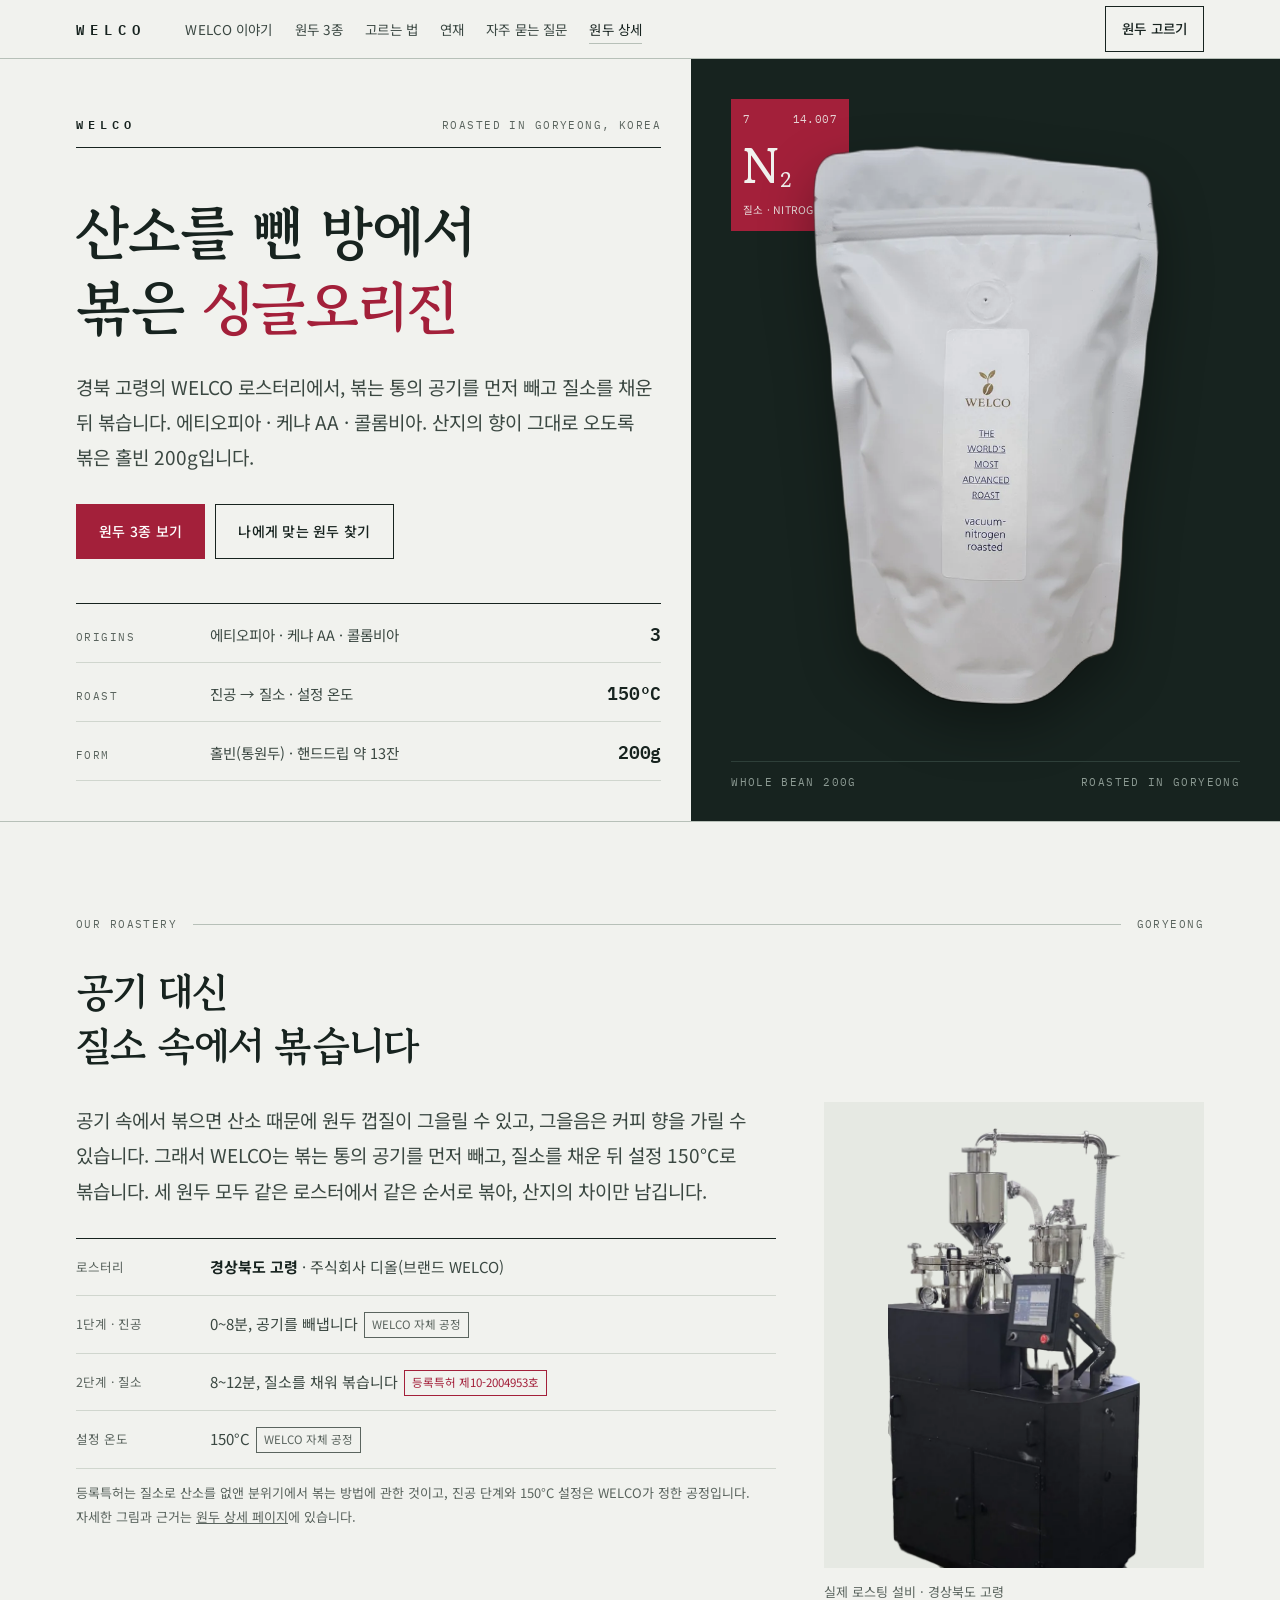
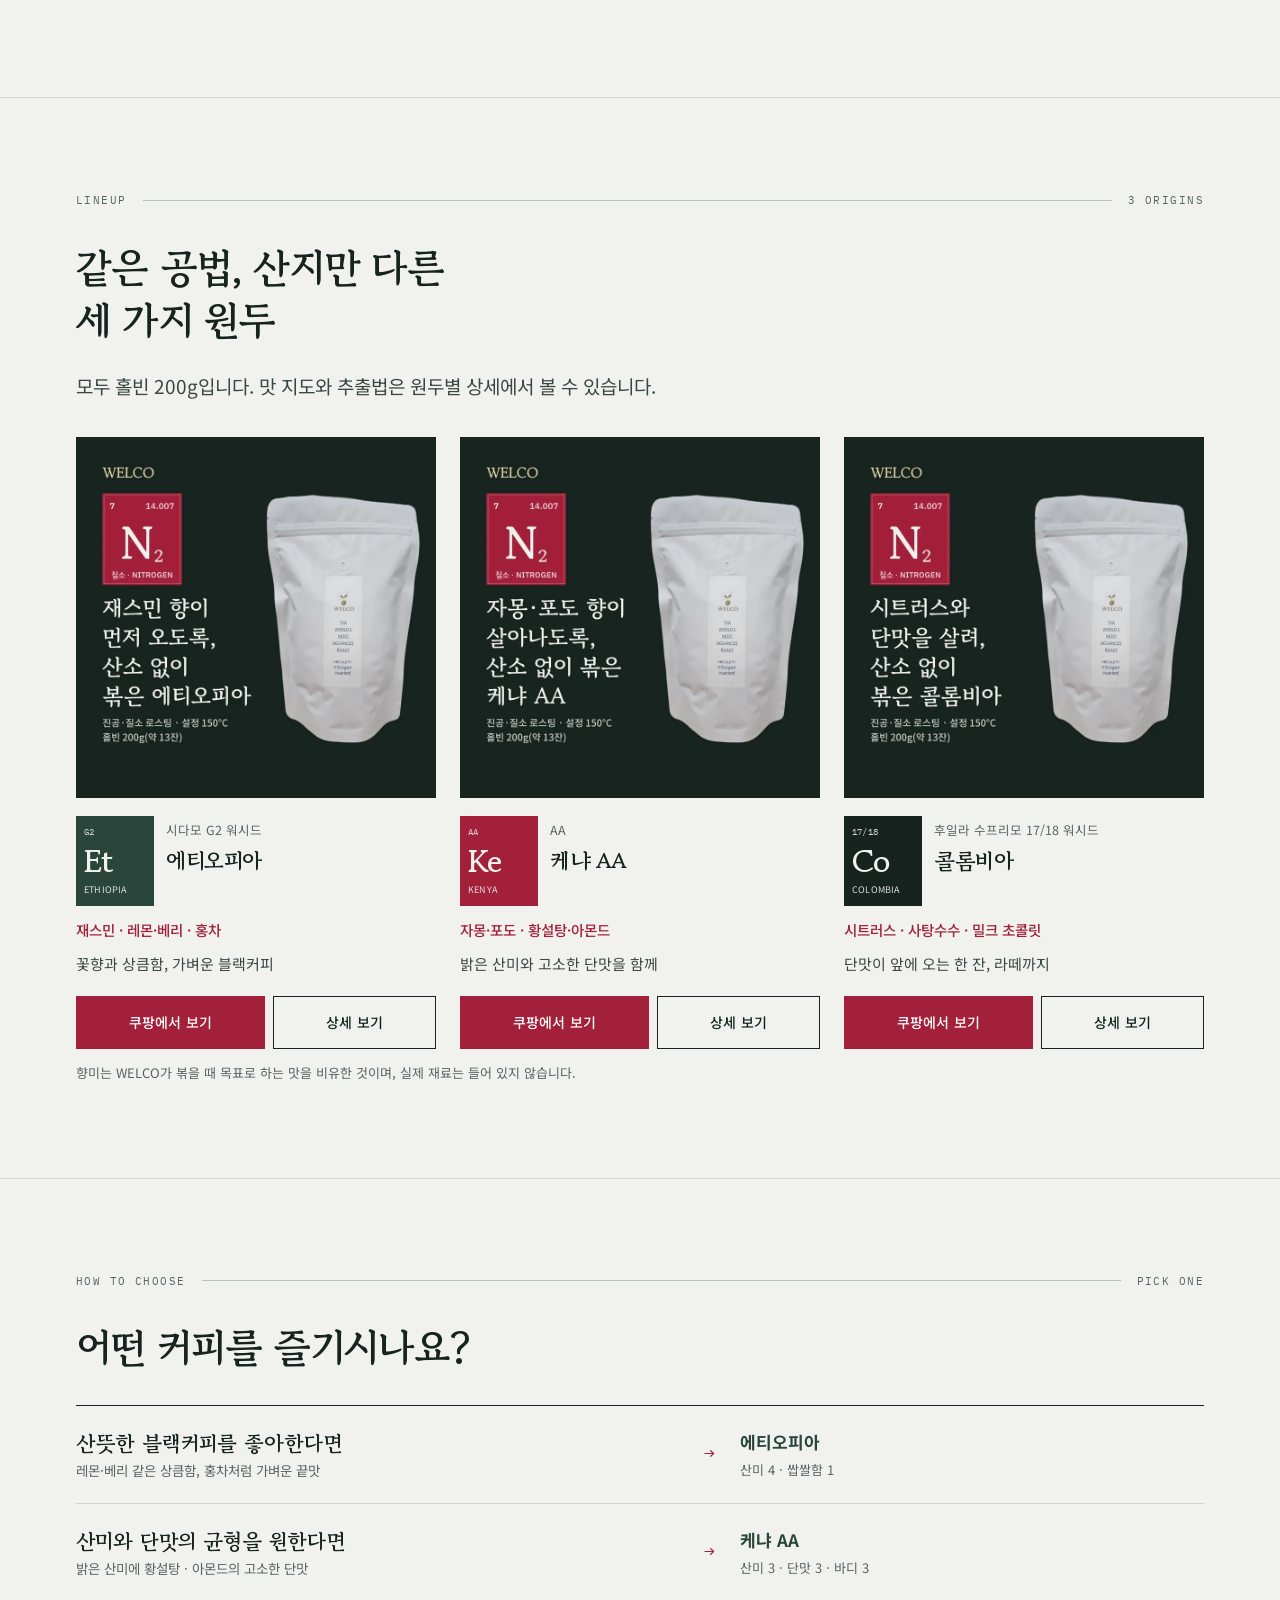
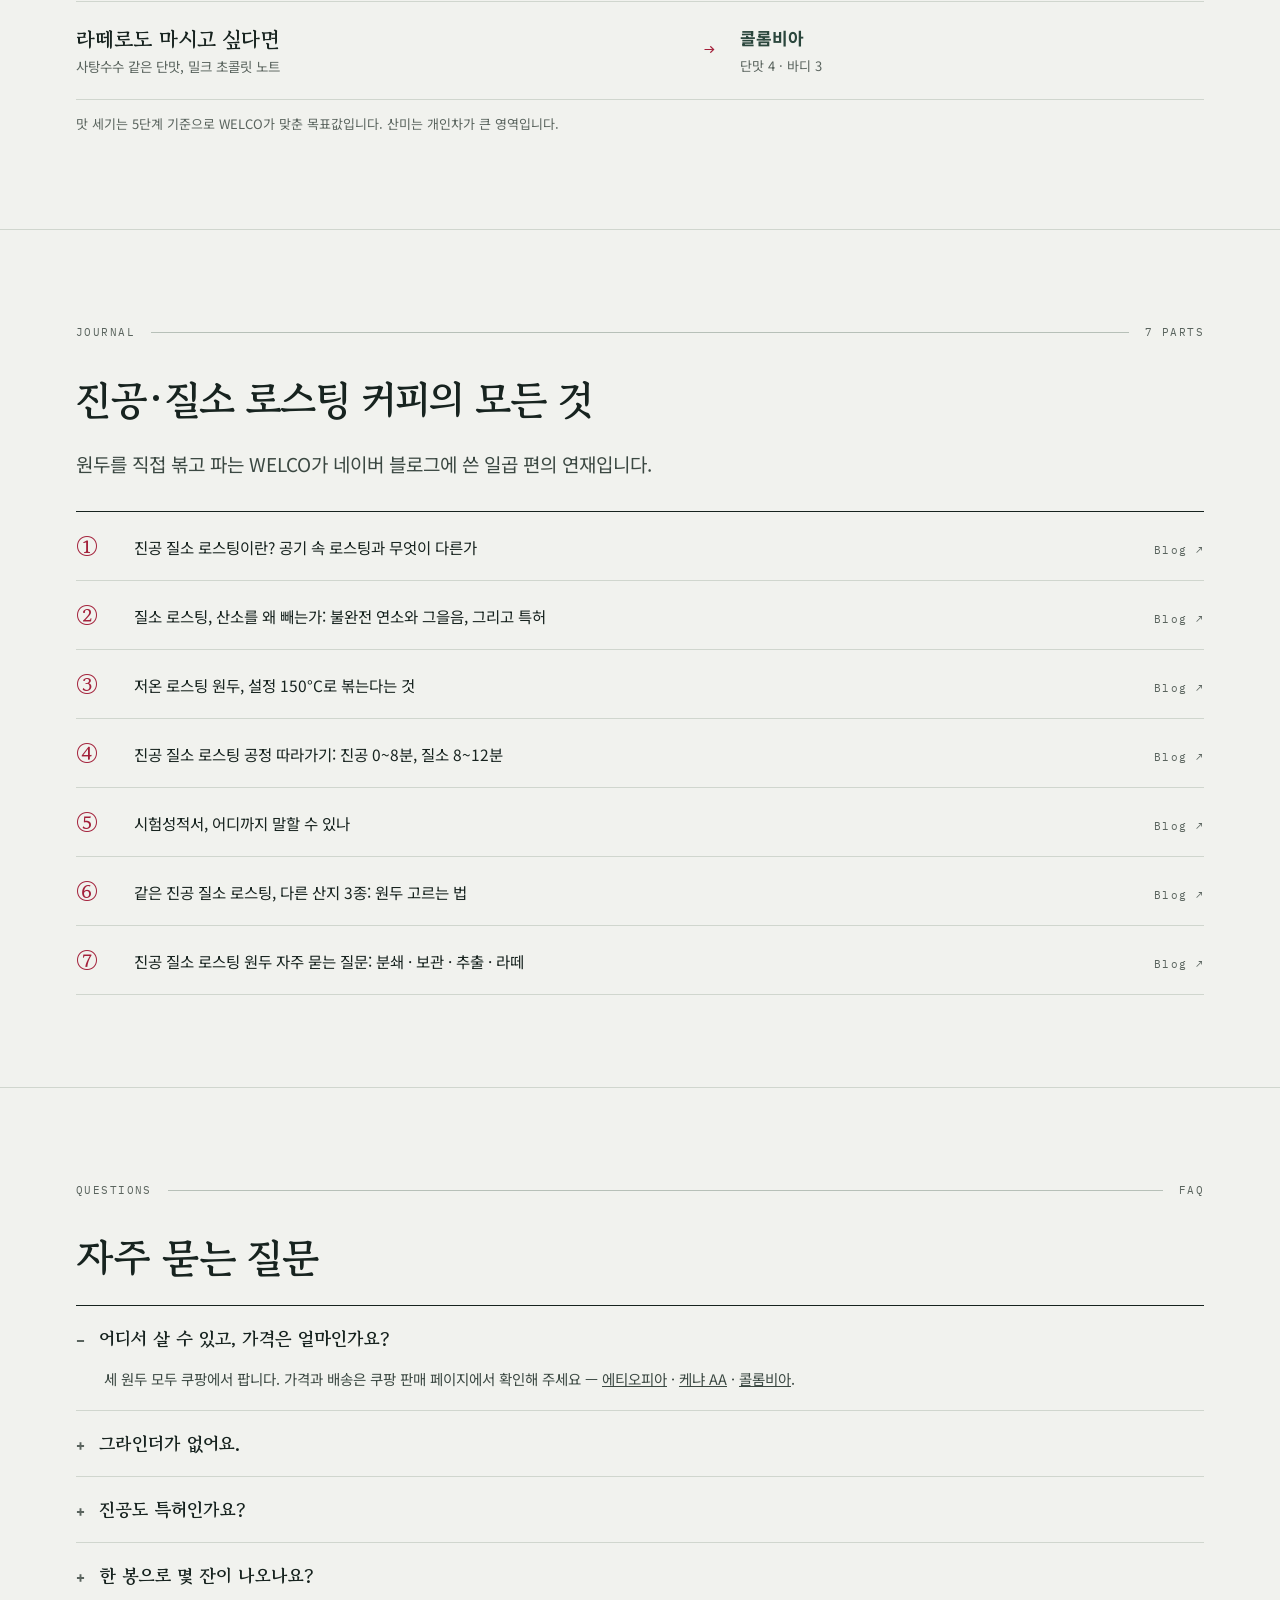
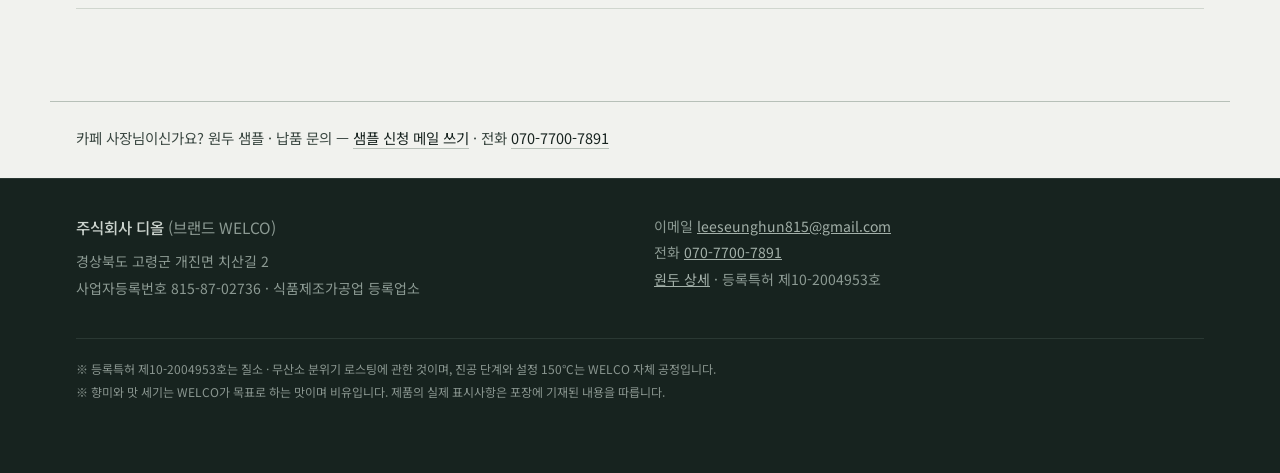
==== index.html @ 34b6f6d3 "디자인 루프 2회차: 접근성 보강 - 본문으로 건너뛰기 링크와 main 영역 추가, 워드마크 translate=no - 모바일 독립 링크·헤더 버튼 터치 대상 44px 이상(375" ====
<!DOCTYPE html>
<!--
  ============================================================================
  WELCO (주식회사 디올) — 첫 화면 / welco-coffee.github.io  (v4, 2026-11-15)
  독자 = 일반 소비자. 역할 = 요약 · 안내. 원두별 맛 지도 · 추출법 · 시험은 shop.html(상세)이 맡는다.
  디자인 시스템 v3 "N₂ SHEET" — assets/spec.css 를 shop.html과 공유한다.

  ⚑ 가격 · 재고는 적지 않는다. 구매는 쿠팡 링크로 보낸다.
  ⚑ 특허(제10-2004953호) = 질소 · 무산소 분위기 로스팅. 진공 단계는 WELCO 자체 공정.
  ⚑ 시험 결과는 이 페이지에 쓰지 않는다(범위 표기와 함께 shop.html에만).
  ⚑ 봉투 사진의 로고와 THE WORLD'S MOST ADVANCED ROAST 문구는 자르거나 흐리지 않는다.
  ⚑ 카페 납품은 맨 아래 한 줄(#cafe)만.
  ============================================================================
-->
<html lang="ko">
<head>
<meta charset="utf-8">
<meta name="viewport" content="width=device-width, initial-scale=1">
<title>WELCO — 산소를 뺀 방에서 볶은 싱글오리진 원두 | 경북 고령 로스터리</title>
<meta name="description" content="경북 고령 WELCO 로스터리가 공기를 빼고(진공) 질소를 채운 뒤 설정 150°C로 볶은 싱글오리진 홀빈 200g. 에티오피아 · 케냐 AA · 콜롬비아 중 취향에 맞는 원두를 고르고 쿠팡에서 만나 보세요.">
<meta property="og:title" content="WELCO — 산소를 뺀 방에서 볶은 싱글오리진 원두">
<meta property="og:description" content="경북 고령 로스터리의 진공·질소 로스팅. 에티오피아 · 케냐 AA · 콜롬비아 홀빈 200g.">
<meta property="og:image" content="https://welco-coffee.github.io/assets/img/og-lineup.jpg">
<meta property="og:url" content="https://welco-coffee.github.io/">
<meta property="og:type" content="website">
<meta property="og:locale" content="ko_KR">
<meta name="twitter:card" content="summary_large_image">
<link rel="canonical" href="https://welco-coffee.github.io/">
<link rel="icon" href="assets/logo.png">
<link rel="preload" as="image" href="assets/img/pouch.webp" type="image/webp" fetchpriority="high">
<link rel="preconnect" href="https://fonts.googleapis.com">
<link rel="preconnect" href="https://fonts.gstatic.com" crossorigin>
<script type="application/ld+json">
{
  "@context": "https://schema.org",
  "@type": "Organization",
  "name": "WELCO",
  "legalName": "주식회사 디올",
  "url": "https://welco-coffee.github.io/",
  "logo": "https://welco-coffee.github.io/assets/logo.png",
  "description": "경북 고령 로스터리. 진공·질소 로스팅 싱글오리진 원두(에티오피아 · 케냐 AA · 콜롬비아).",
  "email": "leeseunghun815@gmail.com",
  "telephone": "+82-70-7700-7891",
  "address": {
    "@type": "PostalAddress",
    "streetAddress": "개진면 치산길 2",
    "addressLocality": "고령군",
    "addressRegion": "경상북도",
    "addressCountry": "KR"
  }
}
</script>
<link href="https://fonts.googleapis.com/css2?family=Gowun+Batang:wght@400;700&family=Noto+Sans+KR:wght@400;500;700&family=IBM+Plex+Mono:wght@500;600&display=swap" rel="stylesheet">
<link rel="stylesheet" href="assets/spec.css">
<style>
  /* 히어로 오른쪽: 잉크 판 위에 실물 봉투(로고 · 문구 그대로), 왼쪽 위에 N₂ 칸 */
  .hero .R{background:var(--ink); border-left:0;}
  .hero .R .el{position:absolute; left:40px; top:40px;}
  .hero .R img{max-height:560px; filter:drop-shadow(0 22px 26px rgba(0,0,0,.34));}
  .hero .R figcaption{color:#8C9A93; border-top-color:#2E3F39;}
  .hero h1{font-size:58px;}
  @media(max-width:980px){ .hero .R{padding:30px 20px 52px;} .hero .R .el{left:20px; top:20px;} .hero .R img{max-height:300px;} }
  /* 모바일: 사진 띠를 낮게 눌러 첫 화면에 제목과 구매 버튼이 함께 들어오게 한다 */
  @media(max-width:700px){ .hero h1{font-size:31px; margin-top:20px;} .hero .R{padding:16px 20px 38px;} .hero .R img{max-height:200px;} .hero .R figcaption{bottom:12px;} .hero .lede{margin:16px 0 22px;} .hero .L{padding-top:22px;} .hero .cta-row{margin-bottom:30px;} }

  /* WELCO 이야기 */
  .story{display:grid; grid-template-columns:minmax(0,1fr) minmax(0,380px); gap:48px; align-items:start; margin-top:30px;}
  .story .stage{background:var(--paper2); padding:26px 20px 0; display:flex; justify-content:center;}
  .story .stage img{max-height:440px; width:auto;}
  .facts{list-style:none; margin:30px 0 0; padding:0; border-top:1px solid var(--ink);}
  .facts li{display:grid; grid-template-columns:120px minmax(0,1fr); gap:14px; padding:14px 0; border-bottom:1px solid var(--rule);}
  .facts .k{font-size:12.5px; color:var(--ink3); padding-top:2px;}
  .facts .v{font-size:15px; color:var(--ink2);}
  .facts .v b{color:var(--ink); font-weight:700;}
  .facts .tag{display:inline-block; font-size:11.5px; padding:1px 7px; margin-left:6px; border:1px solid var(--cherry); color:var(--cherry); vertical-align:1px;}
  .facts .tag.own{border-color:var(--ink3); color:var(--ink3);}

  /* 원두 3종 요약 카드 */
  .trio{display:grid; grid-template-columns:repeat(3,minmax(0,1fr)); gap:24px; margin-top:34px;}
  .trio article{display:flex; flex-direction:column; min-width:0; border-top:1px solid var(--ink);}
  .trio .ph{background:var(--ink); aspect-ratio:1/1; overflow:hidden;}
  .trio .ph img{width:100%; height:100%; object-fit:contain;}
  .trio .id{display:flex; gap:12px; align-items:flex-start; margin:18px 0 10px;}
  .trio h3{font-size:22px; line-height:1.35;}
  .trio .reg{font-size:12.5px; color:var(--ink3); margin:2px 0 4px;}
  .trio .notes{font-size:14.5px; color:var(--cherry); font-weight:500; margin:0 0 6px;}
  .trio .one{font-size:15px; color:var(--ink2); margin:0 0 18px;}
  .trio .go{margin-top:auto; display:flex; gap:8px; flex-wrap:wrap;}
  .trio .go .btn{flex:1 1 auto; text-align:center; padding:12px 14px;}

  /* 고르는 법 */
  .pick{list-style:none; margin:30px 0 0; padding:0; border-top:1px solid var(--ink);}
  .pick li{border-bottom:1px solid var(--rule);}
  .pick a{display:grid; grid-template-columns:minmax(0,1.3fr) 28px minmax(0,1fr); gap:16px; align-items:center;
          padding:20px 0; text-decoration:none;}
  .pick .if{font-family:var(--serif); font-weight:700; font-size:21px; line-height:1.45; color:var(--ink);}
  .pick .if small{display:block; font-family:var(--sans); font-weight:400; font-size:13.5px; color:var(--ink3); margin-top:3px;}
  .pick .ar{font-family:var(--mono); color:var(--cherry); font-size:18px; text-align:center;}
  .pick .then{font-size:17px; font-weight:700; color:var(--leaf);}
  .pick .then span{display:block; font-size:13px; font-weight:400; color:var(--ink3);}
  .pick a:hover .then{color:var(--cherry);}

  /* 연재 목록 */
  .series{list-style:none; margin:30px 0 0; padding:0; border-top:1px solid var(--ink);}
  .series li{border-bottom:1px solid var(--rule);}
  .series a{display:grid; grid-template-columns:44px minmax(0,1fr) auto; gap:14px; align-items:baseline; padding:15px 0; text-decoration:none;}
  .series a:hover .ti{color:var(--cherry);}
  .series .no{font-family:var(--serif); font-weight:700; font-size:20px; color:var(--cherry);}
  .series .ti{font-size:15.5px; color:var(--ink);}
  .series .ar{font-family:var(--mono); font-size:11px; letter-spacing:.12em; color:var(--ink3);}

  /* 카페 한 줄 */
  .cafe{border-top:1px solid var(--rule2); padding:22px var(--pad) 26px;}
  .cafe p{margin:0; font-size:14.5px; color:var(--ink2);}
  .cafe a{color:var(--ink); border-bottom:1px solid var(--rule2); text-decoration:none;}
  .cafe a:hover{border-bottom-color:var(--cherry); color:var(--cherry);}

  @media(max-width:980px){
    .story{grid-template-columns:1fr;}
    .story .stage img{max-height:340px;}
    .trio{grid-template-columns:1fr; gap:40px;}
  }
  @media(max-width:700px){
    .facts li{grid-template-columns:1fr; gap:2px;}
    .pick a{grid-template-columns:minmax(0,1fr) auto; gap:6px 12px;}
    .pick .if{grid-column:1 / -1; font-size:18px;}
    .pick .ar{text-align:left;}
    .series a{grid-template-columns:30px minmax(0,1fr);}
    .series .ar{display:none;}
    .series .ti{font-size:15px;}
    .cafe a{display:inline-block; padding:11px 0 9px;}
  }
</style>
</head>
<body>
<a class="skip" href="#main">본문으로 건너뛰기</a>

<header>
  <div class="wrap nav">
    <a class="wm" href="#top" translate="no">WELCO</a>
    <ul>
      <li><a href="#story">WELCO 이야기</a></li>
      <li><a href="#beans">원두 3종</a></li>
      <li><a href="#pick">고르는 법</a></li>
      <li><a href="#blog">연재</a></li>
      <li><a href="#faq">자주 묻는 질문</a></li>
      <li><a class="x" href="shop.html">원두 상세</a></li>
    </ul>
    <a class="cta" href="#beans">원두 고르기</a>
  </div>
</header>

<!-- ══ HERO ══════════════════════════════════════════════════ -->
<main id="main">
<div class="hero" id="top">
  <div class="L">
    <div class="top">
      <span class="mono" style="color:var(--ink); font-size:12px; letter-spacing:.42em; font-weight:600;">WELCO</span>
      <span class="mono">Roasted in Goryeong, Korea</span>
    </div>

    <h1>산소를 뺀 방에서<br>볶은 <i>싱글오리진</i></h1>

    <p class="lede">
      경북 고령의 WELCO 로스터리에서, 볶는 통의 공기를 먼저 빼고 질소를 채운 뒤 볶습니다.
      에티오피아 · 케냐 AA · 콜롬비아. 산지의 향이 그대로 오도록 볶은 홀빈 200g입니다.
    </p>

    <div class="cta-row">
      <a class="btn btn-buy" href="#beans">원두 3종 보기</a>
      <a class="btn btn-line" href="#pick">나에게 맞는 원두 찾기</a>
    </div>

    <div class="specs">
      <div class="srow"><span class="mono">Origins</span><span class="v">에티오피아 · 케냐 AA · 콜롬비아</span><span class="n">3</span></div>
      <div class="srow"><span class="mono">Roast</span><span class="v">진공 → 질소 · 설정 온도</span><span class="n">150°C</span></div>
      <div class="srow"><span class="mono">Form</span><span class="v">홀빈(통원두) · 핸드드립 약 13잔</span><span class="n">200g</span></div>
    </div>
  </div>

  <figure class="R">
    <span class="el" aria-hidden="true"><span class="z"><span>7</span><span>14.007</span></span><span class="sym">N<sub>2</sub></span><span class="nm"><span class="ko">질소 · </span>NITROGEN</span></span>
    <img src="assets/img/pouch.webp" alt="WELCO 원두 200g 파우치 실물 — WELCO 로고와 THE WORLD'S MOST ADVANCED ROAST 문구"
         width="556" height="900" fetchpriority="high" decoding="async">
    <figcaption><span>Whole Bean 200g</span><span>Roasted in Goryeong</span></figcaption>
  </figure>
</div>

<!-- ══ WELCO 이야기 ══════════════════════════════════════════ -->
<section class="sect" id="story">
  <div class="wrap">
    <div class="head"><span class="mono">Our Roastery</span><span class="line"></span><span class="mono">Goryeong</span></div>
    <h2 class="t">공기 대신<br>질소 속에서 볶습니다</h2>
    <div class="story">
      <div>
        <p class="lede">
          공기 속에서 볶으면 산소 때문에 원두 껍질이 그을릴 수 있고, 그을음은 커피 향을 가릴 수 있습니다.
          그래서 WELCO는 볶는 통의 공기를 먼저 빼고, 질소를 채운 뒤 설정 150°C로 볶습니다.
          세 원두 모두 같은 로스터에서 같은 순서로 볶아, 산지의 차이만 남깁니다.
        </p>
        <ul class="facts">
          <li><span class="k">로스터리</span><span class="v"><b>경상북도 고령</b> · 주식회사 디올(브랜드 WELCO)</span></li>
          <li><span class="k">1단계 · 진공</span><span class="v">0~8분, 공기를 빼냅니다<span class="tag own">WELCO 자체 공정</span></span></li>
          <li><span class="k">2단계 · 질소</span><span class="v">8~12분, 질소를 채워 볶습니다<span class="tag">등록특허 제10-2004953호</span></span></li>
          <li><span class="k">설정 온도</span><span class="v">150°C<span class="tag own">WELCO 자체 공정</span></span></li>
        </ul>
        <p class="note">등록특허는 질소로 산소를 없앤 분위기에서 볶는 방법에 관한 것이고, 진공 단계와 150°C 설정은 WELCO가 정한 공정입니다.
        자세한 그림과 근거는 <a href="shop.html#process">원두 상세 페이지</a>에 있습니다.</p>
      </div>
      <figure>
        <div class="stage"><img src="assets/img/roaster.webp" alt="경상북도 고령 WELCO 로스터리의 진공·질소 로스터 실물" width="514" height="900" loading="lazy" decoding="async"></div>
        <figcaption class="note">실제 로스팅 설비 · 경상북도 고령</figcaption>
      </figure>
    </div>
  </div>
</section>

<!-- ══ 원두 3종 ══════════════════════════════════════════════ -->
<section class="sect" id="beans">
  <div class="wrap">
    <div class="head"><span class="mono">Lineup</span><span class="line"></span><span class="mono">3 Origins</span></div>
    <h2 class="t">같은 공법, 산지만 다른<br>세 가지 원두</h2>
    <p class="lede">모두 홀빈 200g입니다. 맛 지도와 추출법은 원두별 상세에서 볼 수 있습니다.</p>

    <div class="trio">
      <article>
        <div class="ph"><img src="assets/img/ethiopia-01.webp" alt="WELCO 에티오피아 — 재스민 향이 먼저 오도록, 산소 없이 볶은 에티오피아" width="800" height="800" loading="lazy" decoding="async"></div>
        <div class="id">
          <span class="el sm leaf" aria-hidden="true"><span class="z"><span>G2</span><span></span></span><span class="sym">Et</span><span class="nm">ETHIOPIA</span></span>
          <div><p class="reg">시다모 G2 워시드</p><h3>에티오피아</h3></div>
        </div>
        <p class="notes">재스민 · 레몬·베리 · 홍차</p>
        <p class="one">꽃향과 상큼함, 가벼운 블랙커피</p>
        <div class="go">
          <a class="btn btn-buy" href="https://www.coupang.com/vp/products/9765493123" target="_blank" rel="noopener">쿠팡에서 보기</a>
          <a class="btn btn-line" href="shop.html#ethiopia">상세 보기</a>
        </div>
      </article>
      <article>
        <div class="ph"><img src="assets/img/kenya-01.webp" alt="WELCO 케냐 AA — 자몽·포도 향이 살아나도록, 산소 없이 볶은 케냐 AA" width="800" height="800" loading="lazy" decoding="async"></div>
        <div class="id">
          <span class="el sm" aria-hidden="true"><span class="z"><span>AA</span><span></span></span><span class="sym">Ke</span><span class="nm">KENYA</span></span>
          <div><p class="reg">AA</p><h3>케냐 AA</h3></div>
        </div>
        <p class="notes">자몽·포도 · 황설탕·아몬드</p>
        <p class="one">밝은 산미와 고소한 단맛을 함께</p>
        <div class="go">
          <a class="btn btn-buy" href="https://www.coupang.com/vp/products/9252103197" target="_blank" rel="noopener">쿠팡에서 보기</a>
          <a class="btn btn-line" href="shop.html#kenya">상세 보기</a>
        </div>
      </article>
      <article>
        <div class="ph"><img src="assets/img/colombia-01.webp" alt="WELCO 콜롬비아 — 시트러스와 단맛을 살려, 산소 없이 볶은 콜롬비아" width="800" height="800" loading="lazy" decoding="async"></div>
        <div class="id">
          <span class="el sm ink" aria-hidden="true"><span class="z"><span>17/18</span><span></span></span><span class="sym">Co</span><span class="nm">COLOMBIA</span></span>
          <div><p class="reg">후일라 수프리모 17/18 워시드</p><h3>콜롬비아</h3></div>
        </div>
        <p class="notes">시트러스 · 사탕수수 · 밀크 초콜릿</p>
        <p class="one">단맛이 앞에 오는 한 잔, 라떼까지</p>
        <div class="go">
          <a class="btn btn-buy" href="https://www.coupang.com/vp/products/9765914575" target="_blank" rel="noopener">쿠팡에서 보기</a>
          <a class="btn btn-line" href="shop.html#colombia">상세 보기</a>
        </div>
      </article>
    </div>
    <p class="note">향미는 WELCO가 볶을 때 목표로 하는 맛을 비유한 것이며, 실제 재료는 들어 있지 않습니다.</p>
  </div>
</section>

<!-- ══ 고르는 법 ═════════════════════════════════════════════ -->
<section class="sect" id="pick">
  <div class="wrap">
    <div class="head"><span class="mono">How to Choose</span><span class="line"></span><span class="mono">Pick One</span></div>
    <h2 class="t">어떤 커피를 즐기시나요?</h2>
    <ol class="pick">
      <li><a href="shop.html#ethiopia">
        <span class="if">산뜻한 블랙커피를 좋아한다면<small>레몬·베리 같은 상큼함, 홍차처럼 가벼운 끝맛</small></span>
        <span class="ar">→</span><span class="then">에티오피아<span>산미 4 · 쌉쌀함 1</span></span></a></li>
      <li><a href="shop.html#kenya">
        <span class="if">산미와 단맛의 균형을 원한다면<small>밝은 산미에 황설탕 · 아몬드의 고소한 단맛</small></span>
        <span class="ar">→</span><span class="then">케냐 AA<span>산미 3 · 단맛 3 · 바디 3</span></span></a></li>
      <li><a href="shop.html#colombia">
        <span class="if">라떼로도 마시고 싶다면<small>사탕수수 같은 단맛, 밀크 초콜릿 노트</small></span>
        <span class="ar">→</span><span class="then">콜롬비아<span>단맛 4 · 바디 3</span></span></a></li>
    </ol>
    <p class="note">맛 세기는 5단계 기준으로 WELCO가 맞춘 목표값입니다. 산미는 개인차가 큰 영역입니다.</p>
  </div>
</section>

<!-- ══ 블로그 연재 ═══════════════════════════════════════════ -->
<section class="sect" id="blog">
  <div class="wrap">
    <div class="head"><span class="mono">Journal</span><span class="line"></span><span class="mono">7 Parts</span></div>
    <h2 class="t">진공·질소 로스팅 커피의 모든 것</h2>
    <p class="lede">원두를 직접 볶고 파는 WELCO가 네이버 블로그에 쓴 일곱 편의 연재입니다.</p>
    <ol class="series">
      <li><a href="https://blog.naver.com/leeseunghun815/224477705615" target="_blank" rel="noopener"><span class="no">①</span><span class="ti">진공 질소 로스팅이란? 공기 속 로스팅과 무엇이 다른가</span><span class="ar">Blog ↗</span></a></li>
      <li><a href="https://blog.naver.com/leeseunghun815/224477707424" target="_blank" rel="noopener"><span class="no">②</span><span class="ti">질소 로스팅, 산소를 왜 빼는가: 불완전 연소와 그을음, 그리고 특허</span><span class="ar">Blog ↗</span></a></li>
      <li><a href="https://blog.naver.com/leeseunghun815/224477708943" target="_blank" rel="noopener"><span class="no">③</span><span class="ti">저온 로스팅 원두, 설정 150°C로 볶는다는 것</span><span class="ar">Blog ↗</span></a></li>
      <li><a href="https://blog.naver.com/leeseunghun815/224477710483" target="_blank" rel="noopener"><span class="no">④</span><span class="ti">진공 질소 로스팅 공정 따라가기: 진공 0~8분, 질소 8~12분</span><span class="ar">Blog ↗</span></a></li>
      <li><a href="https://blog.naver.com/leeseunghun815/224477712047" target="_blank" rel="noopener"><span class="no">⑤</span><span class="ti">시험성적서, 어디까지 말할 수 있나</span><span class="ar">Blog ↗</span></a></li>
      <li><a href="https://blog.naver.com/leeseunghun815/224477713742" target="_blank" rel="noopener"><span class="no">⑥</span><span class="ti">같은 진공 질소 로스팅, 다른 산지 3종: 원두 고르는 법</span><span class="ar">Blog ↗</span></a></li>
      <li><a href="https://blog.naver.com/leeseunghun815/224477715603" target="_blank" rel="noopener"><span class="no">⑦</span><span class="ti">진공 질소 로스팅 원두 자주 묻는 질문: 분쇄 · 보관 · 추출 · 라떼</span><span class="ar">Blog ↗</span></a></li>
    </ol>
  </div>
</section>

<!-- ══ 자주 묻는 질문 ════════════════════════════════════════ -->
<section class="sect" id="faq">
  <div class="wrap">
    <div class="head"><span class="mono">Questions</span><span class="line"></span><span class="mono">FAQ</span></div>
    <h2 class="t">자주 묻는 질문</h2>
    <div class="faq">
      <details open>
        <summary>어디서 살 수 있고, 가격은 얼마인가요?</summary>
        <p>세 원두 모두 쿠팡에서 팝니다. 가격과 배송은 쿠팡 판매 페이지에서 확인해 주세요 — <a href="https://www.coupang.com/vp/products/9765493123" target="_blank" rel="noopener">에티오피아</a> · <a href="https://www.coupang.com/vp/products/9252103197" target="_blank" rel="noopener">케냐 AA</a> · <a href="https://www.coupang.com/vp/products/9765914575" target="_blank" rel="noopener">콜롬비아</a>.</p>
      </details>
      <details>
        <summary>그라인더가 없어요.</summary>
        <p>홀빈(통원두) 상품이라 분쇄가 필요합니다. 분쇄된 가루는 판매하지 않습니다. 선물하실 때도 받는 분께 그라인더가 있는지 먼저 확인해 주세요.</p>
      </details>
      <details>
        <summary>진공도 특허인가요?</summary>
        <p>아닙니다. 등록특허 제10-2004953호는 질소로 산소를 없앤 분위기에서 볶는 방법입니다. 질소를 채우기 전에 공기를 빼는 진공 단계와 설정 150°C는 WELCO가 정한 자체 공정입니다.</p>
      </details>
      <details>
        <summary>한 봉으로 몇 잔이 나오나요?</summary>
        <p>핸드드립 한 잔에 원두 15g이면 200g 한 봉으로 약 13잔입니다. 하루 한 잔이면 약 2주 분량입니다. 원두별 추출법은 <a href="shop.html#beans">원두 상세</a>에 있습니다.</p>
      </details>
    </div>
  </div>
</section>

<!-- ══ 카페 한 줄 ════════════════════════════════════════════ -->
<div class="wrap cafe" id="cafe">
  <p>카페 사장님이신가요? 원두 샘플 · 납품 문의 —
    <a href="mailto:leeseunghun815@gmail.com?subject=%5BWELCO%5D%20%EC%B9%B4%ED%8E%98%20%EC%9B%90%EB%91%90%20%EC%83%98%ED%94%8C%20%EC%8B%A0%EC%B2%AD&amp;body=%E2%91%A0%20%EB%A7%A4%EC%9E%A5%EB%AA%85%20%C2%B7%20%EC%97%B0%EB%9D%BD%EC%B2%98%3A%0A%E2%91%A1%20%EC%83%98%ED%94%8C%20%EB%B0%9B%EC%9C%BC%EC%8B%A4%20%EC%A3%BC%EC%86%8C%3A%0A%E2%91%A2%20%EC%9B%90%ED%95%98%EC%8B%9C%EB%8A%94%20%EC%9B%90%EB%91%90%20%28%EC%97%90%ED%8B%B0%EC%98%A4%ED%94%BC%EC%95%84%20/%20%EC%BC%80%EB%83%90%20AA%20/%20%EC%BD%9C%EB%A1%AC%EB%B9%84%EC%95%84%29%3A%0A%E2%91%A3%20%EC%A3%BC%EB%A1%9C%20%EC%93%B0%EC%8B%9C%EB%8A%94%20%EC%B6%94%EC%B6%9C%20%EB%B0%A9%EC%8B%9D%20%28%EC%97%90%EC%8A%A4%ED%94%84%EB%A0%88%EC%86%8C%20%C2%B7%20%ED%95%B8%EB%93%9C%EB%93%9C%EB%A6%BD%20%C2%B7%20%EC%BD%9C%EB%93%9C%EB%B8%8C%EB%A3%A8%20%EB%93%B1%29%3A%0A%E2%91%A4%20%ED%95%9C%20%EB%8B%AC%20%EC%9B%90%EB%91%90%20%EC%82%AC%EC%9A%A9%EB%9F%89%20%28%EB%8C%80%EB%9E%B5%29%3A%0A">샘플 신청 메일 쓰기</a>
    · 전화 <a href="tel:07077007891">070-7700-7891</a></p>
</div>

</main>

<footer>
  <div class="wrap grid">
    <div>
      <p style="margin:0 0 6px;"><b>주식회사 디올</b> (브랜드 WELCO)</p>
      <p style="margin:0; font-size:14px;">
        경상북도 고령군 개진면 치산길 2<br>
        사업자등록번호 815-87-02736 · 식품제조가공업 등록업소
      </p>
    </div>
    <div>
      <p style="margin:0; font-size:14px;">
        이메일 <a href="mailto:leeseunghun815@gmail.com">leeseunghun815@gmail.com</a><br>
        전화 <a href="tel:07077007891">070-7700-7891</a><br>
        <a href="shop.html">원두 상세</a> · 등록특허 제10-2004953호
      </p>
    </div>
    <p class="disc">
      ※ 등록특허 제10-2004953호는 질소 · 무산소 분위기 로스팅에 관한 것이며, 진공 단계와 설정 150°C는 WELCO 자체 공정입니다.<br>
      ※ 향미와 맛 세기는 WELCO가 목표로 하는 맛이며 비유입니다. 제품의 실제 표시사항은 포장에 기재된 내용을 따릅니다.
    </p>
  </div>
</footer>

</body>
</html>
---- assets/spec.css ----
@charset "UTF-8";
/* ============================================================================
   WELCO 디자인 시스템 v3 "N₂ SHEET" (2026-11-15) — v2 "SPEC SHEET"의 격자·괘선을 잇고
   색·서체를 쿠팡 상세페이지와 같은 WELCO 브랜드 값으로 바꿨다.
   index.html(B2B 카페 납품·임가공)과 shop.html(B2C 원두 3종)이 함께 쓴다.
   한쪽에만 필요한 규칙은 그 페이지의 <style> 블록에 둔다.

   타입   제목 Gowun Batang 700 · 본문 Noto Sans KR 400/500/700
          라벨·수치 IBM Plex Mono 500 (라틴·숫자 전용 — 한글을 모노에 넣지 않는다)
   색     잉크 #17231F · 잎 #2A463C · 체리 #A3203A · 재스민 #E6D8A8 · 바탕 #F1F2EE
          돌 #5A645E · 안개 #D0D6CE · 카드 #FBFBF8
   금지   그라디언트 · 둥근 모서리 · 이모지. 구분은 1px 괘선과 여백으로.
   서명   주기율표 칸(N₂ · 산지 칸) — .el
   ============================================================================ */

:root{
    --paper:#F1F2EE; --paper2:#E6E9E3; --raised:#FBFBF8; --ink:#17231F; --ink2:#3B4842; --ink3:#5A645E;
    --rule:#D0D6CE; --rule2:#B7C0B8; --leaf:#2A463C; --cherry:#A3203A; --jasmine:#E6D8A8;
    --sage:var(--leaf);
    --sans:'Noto Sans KR','Pretendard','Apple SD Gothic Neo','Malgun Gothic','맑은 고딕',sans-serif;
    --serif:'Gowun Batang','Nanum Myeongjo','AppleMyungjo',serif;
    --mono:'IBM Plex Mono','Consolas',monospace;
    --pad:26px;
  }
  *{box-sizing:border-box;}
  html{scroll-behavior:smooth;}
  body{
    margin:0; background:var(--paper); color:var(--ink); font-family:var(--sans);
    font-size:15.5px; line-height:1.9; word-break:keep-all; overflow-wrap:break-word;
    -webkit-font-smoothing:antialiased; -webkit-text-size-adjust:100%;
  }
  /* width/height 속성을 CLS 방지용으로 달았으므로 height:auto가 없으면 사진이 늘어난다 */
  img{max-width:100%; height:auto; display:block;}
  a{color:inherit;}
  p{margin:0 0 1.15em;}
  h1,h2,h3,h4{font-family:var(--serif); font-weight:700; letter-spacing:-.02em; margin:0; word-break:keep-all;}

  .wrap{max-width:1180px; margin:0 auto; padding:0 var(--pad);}
  /* 모노스페이스는 라틴·숫자 전용. 한글 라벨은 .label(본문 서체)을 쓴다 —
     한글을 모노에 넣으면 자간이 무너진다. */
  .mono{font-family:var(--mono); font-size:11px; letter-spacing:.13em; text-transform:uppercase; color:var(--ink3);}
  .label{font-size:12.5px; letter-spacing:.02em; color:var(--ink3); font-weight:500;}
  .plate .label{color:#9AA79F;}
  .sect{padding:92px 0; border-top:1px solid var(--rule);}
  .sect:first-of-type{border-top:0;}
  .plate{background:var(--ink); color:#E2E7E3; border-top:0;}
  .plate h2,.plate h3{color:#F6F7F3;} .plate .mono{color:#9AA79F;}
  .plate .lede{color:#C3CBC5;}

  /* 섹션 머리: 라벨 ── 괘선 ── 번호 */
  .head{display:flex; align-items:center; gap:16px; margin-bottom:30px;}
  .head .line{flex:1; height:1px; background:var(--rule2);}
  .plate .head .line{background:#2E3F39;}
  h2.t{font-size:40px; line-height:1.34; margin:0 0 20px; max-width:900px;}
  .lede{font-size:19px; line-height:1.85; color:var(--ink2); max-width:720px; margin:0 0 4px;}
  .body{max-width:720px;}
  .rule-b{border-bottom:1px solid var(--rule);}

  /* 헤더 */
  header{position:sticky; top:0; z-index:60; background:rgba(241,242,238,.94);
         backdrop-filter:saturate(1.2) blur(6px); border-bottom:1px solid var(--rule2);}
  .nav{display:flex; align-items:center; height:58px; gap:26px;}
  .nav .wm{font-family:var(--mono); font-weight:600; font-size:14px; letter-spacing:.42em;
           text-decoration:none; color:var(--ink);}
  .nav ul{list-style:none; display:flex; gap:22px; margin:0 auto 0 14px; padding:0;}
  .nav ul a{font-size:13.5px; letter-spacing:.01em; color:var(--ink2);
            text-decoration:none; padding:4px 0; border-bottom:1px solid transparent;}
  .nav ul a:hover{color:var(--ink); border-bottom-color:var(--ink);}
  /* 다른 페이지로 건너가는 링크는 괘선을 미리 깔아 '여기 말고 저기'임을 알린다 */
  .nav ul a.x{color:var(--ink); border-bottom-color:var(--rule2);}
  .nav .cta{font-size:13.5px; font-weight:500; letter-spacing:.01em;
            border:1px solid var(--ink); color:var(--ink); text-decoration:none; padding:9px 16px;}
  .nav .cta:hover{background:var(--ink); color:var(--paper);}

  /* 좁은 화면에서 메뉴를 감추면 모바일에는 섹션으로 갈 방법이 아예 없어진다.
     숨기는 대신 헤더 둘째 줄로 내려 가로로 넘기는 탭 바로 만든다.
     스크롤은 이 <ul> 안에서만 일어나므로 문서에는 가로 스크롤이 생기지 않는다. */
  /* 앵커로 섹션에 내려앉을 때 sticky 헤더가 제목을 덮지 않도록 그만큼 자리를 비운다 */
  section[id], div[id]{scroll-margin-top:74px;}

  @media(max-width:900px){
    /* 헤더가 2행이 되어 면적이 넓어지면 반투명(.94)+blur 사이로 본문이 비쳐 어른거린다.
       모바일에서는 불투명으로 세운다. */
    header{background:var(--paper); backdrop-filter:none;}
    section[id], div[id]{scroll-margin-top:104px;}
    .nav{flex-wrap:wrap; height:auto; gap:0;}
    .nav .wm{height:52px; display:flex; align-items:center; margin-right:auto;}
    .nav .cta{align-self:center; padding:12px 14px; font-size:13px;}
    .nav ul{order:3; width:100%; min-width:0; margin:0; padding:0; gap:20px;
            flex-wrap:nowrap; overflow-x:auto; overscroll-behavior-x:contain;
            border-top:1px solid var(--rule); scrollbar-width:none; -ms-overflow-style:none;}
    .nav ul::-webkit-scrollbar{display:none;}
    .nav ul li{flex:0 0 auto;}
    .nav ul a{display:block; padding:10px 0; white-space:nowrap; font-size:13px;}
  }

  /* 히어로 */
  .hero{display:grid; grid-template-columns:1fr 46%;
        min-height:min(calc(100vh - 58px), 740px); border-bottom:1px solid var(--rule2);}
  .hero .L{padding:54px var(--pad) 40px; display:flex; flex-direction:column;
           max-width:calc(1180px * .54); margin-left:max(calc((100vw - 1180px)/2), 0px);}
  .hero .top{display:flex; justify-content:space-between; align-items:baseline; gap:20px;
             border-bottom:1px solid var(--ink); padding-bottom:11px;}
  .hero h1{font-size:60px; line-height:1.3; margin:46px 0 0;}
  .hero h1 i{font-style:normal; color:var(--cherry);}
  .hero .lede{margin:24px 0 30px;}
  .hero .cta-row{display:flex; gap:10px; flex-wrap:wrap; margin-bottom:44px;}
  .specs{margin-top:auto; border-top:1px solid var(--ink);}
  /* 그리드 자식의 기본 min-width:auto 때문에 좁은 화면에서 칸이 밀려 가로 스크롤이 생긴다 */
  .hero .L, .hero .R, .specs{min-width:0;}
  .srow{display:grid; grid-template-columns:minmax(0,118px) minmax(0,1fr) auto; gap:16px;
        align-items:baseline; border-bottom:1px solid var(--rule); padding:12px 0;}
  .srow .v{font-size:14.5px; color:var(--ink2);}
  .srow .n{font-family:var(--mono); font-size:18px; font-weight:600; letter-spacing:-.01em; white-space:nowrap;}
  .srow .n.sg{color:var(--sage);}
  /* 로스팅기·패키지는 배경을 지운 컷아웃이라 종이 위에 놓는다 */
  .hero .R{position:relative; background:var(--paper); border-left:1px solid var(--rule2);
           overflow:hidden; display:flex; align-items:center; justify-content:center;
           padding:44px 40px 74px;}
  .hero .R picture{display:contents;}
  .hero .R img{width:auto; max-width:100%; height:100%; max-height:100%; object-fit:contain;}
  .hero .R figcaption{position:absolute; left:40px; right:40px; bottom:28px; display:flex;
        justify-content:space-between; gap:14px; color:var(--ink3); font-family:var(--mono);
        font-size:10.5px; letter-spacing:.13em; text-transform:uppercase;
        border-top:1px solid var(--rule2); padding-top:11px;}
  @media(max-width:980px){
    .hero{grid-template-columns:1fr; min-height:0;}
    .hero .L{max-width:none; margin:0 auto; width:100%; max-width:1180px; padding-top:38px;}
    /* 높이를 고정하지 않고 사진 높이로 결정한다 — 고정 높이는 기기마다 남는 여백이 달라진다.
       (sticky 헤더는 문서 흐름에서 자리를 차지하므로 이 영역을 가리지 않는다) */
    .hero .R{height:auto; order:-1; border-left:0; border-bottom:1px solid var(--rule2);
             padding:24px 20px 48px;}
    .hero .R img{height:auto; max-height:300px; width:auto;}
    .hero .R figcaption{left:20px; right:20px; bottom:16px; font-size:10.5px; letter-spacing:.09em;}
    .hero h1{font-size:34px; margin-top:30px;}
  }

  /* 버튼 */
  .btn{display:inline-block; font-size:14px; font-weight:500; letter-spacing:.02em;
       text-decoration:none; padding:13px 22px; border:1px solid var(--ink);}
  .btn-fill{background:var(--ink); color:var(--paper);}
  .btn-fill:hover{background:#000;}
  .btn-line:hover{background:var(--ink); color:var(--paper);}
  .plate .btn{border-color:#F1F2EE; color:#F1F2EE;}
  .plate .btn-fill{background:#F1F2EE; color:var(--ink);}
  .plate .btn-line:hover{background:#F1F2EE; color:var(--ink);}

  /* 2열 카드 */
  .duo{display:grid; grid-template-columns:1fr 1fr; gap:0; border-top:1px solid var(--ink);}
  .duo > div{padding:34px 34px 36px; border-bottom:1px solid var(--rule2);}
  .duo > div:first-child{border-right:1px solid var(--rule2);}
  .duo h3{font-size:26px; margin:10px 0 12px;}
  .duo ul{list-style:none; margin:18px 0 0; padding:0;}
  .duo li{position:relative; padding:8px 0 8px 20px; border-bottom:1px solid var(--rule);
          font-size:14.5px; color:var(--ink2);}
  .duo li::before{content:''; position:absolute; left:0; top:18px; width:9px; height:1px; background:var(--ink3);}
  .duo .go{display:inline-block; margin-top:20px; font-family:var(--mono); font-size:11px;
           letter-spacing:.12em; text-transform:uppercase; text-decoration:none;
           border-bottom:1px solid var(--ink); padding-bottom:3px;}
  @media(max-width:820px){ .duo{grid-template-columns:1fr;} .duo > div:first-child{border-right:0;} }

  /* 표 */
  table{width:100%; border-collapse:collapse; margin:0 0 10px;}
  th,td{border-bottom:1px solid var(--rule); padding:13px 14px 13px 0; text-align:left;
        vertical-align:top; font-size:14.5px; line-height:1.8;}
  th{font-size:12.5px; letter-spacing:.02em; color:var(--ink3); font-weight:500;
     width:132px; white-space:nowrap;}
  td{color:var(--ink2);}
  table.tbl{border-top:1px solid var(--ink);}
  table.price th{width:auto; text-align:right; color:var(--ink3);}
  table.price th:first-child{text-align:left;}
  table.price td{text-align:right; font-family:var(--mono); font-size:16px; color:var(--ink);}
  table.price td:first-child{text-align:left; font-family:var(--sans); font-size:15px;}
  table.price tr.hi td{background:#E6E9E3;}
  .plate th{color:#94A29B;} .plate td{color:#CBD3CD;}
  .plate th,.plate td{border-bottom-color:#2A3833;}
  .plate table.tbl{border-top-color:#4E5F58;}
  /* 산문 주석은 본문 서체로 — 모노는 라벨·수치 전용 */
  .note{font-size:13px; line-height:1.9; color:var(--ink3); margin:12px 0 0; max-width:720px;}
  .plate .note{color:#94A29B;}

  /* 절차 */
  .steps{display:grid; grid-template-columns:repeat(5,1fr); gap:0; border-top:1px solid var(--ink); margin-top:34px;}
  .steps div{padding:22px 20px 26px; border-right:1px solid var(--rule2); border-bottom:1px solid var(--rule2);}
  .steps div:last-child{border-right:0;}
  .steps div.no{padding:0; border:0;}
  .steps .no{font-family:var(--mono); font-size:11px; letter-spacing:.13em; color:var(--ink3); margin-bottom:12px;}
  .steps b{display:block; font-family:var(--serif); font-weight:700; font-size:18px; margin-bottom:7px;}
  .steps p{margin:0; font-size:13.5px; line-height:1.8; color:var(--ink2);}
  /* 3칸짜리(추출 가이드 등)는 .steps.c3 으로 */
  .steps.c3{grid-template-columns:repeat(3,1fr);}
  @media(max-width:980px){
    .steps, .steps.c3{grid-template-columns:1fr 1fr;}
    .steps div{border-right:1px solid var(--rule2);}
  }
  @media(max-width:560px){ .steps, .steps.c3{grid-template-columns:1fr;} }

  /* 경고 블록 */
  .warn{border:1px solid var(--ink); padding:26px 28px; margin-top:26px; background:var(--raised);}
  .warn h3{font-size:19px; margin-bottom:8px;}
  .warn p{margin:0; font-size:14.5px; color:var(--ink2);}

  /* 검증 3열 */
  .proof{display:grid; grid-template-columns:repeat(3,1fr); border-top:1px solid var(--ink); margin-top:8px;}
  .proof > div{padding:26px 26px 30px; border-right:1px solid var(--rule2); border-bottom:1px solid var(--rule2);}
  .proof > div:last-child{border-right:0;}
  .proof .badge{font-size:12.5px; font-weight:500; letter-spacing:.02em;
                border:1px solid var(--sage); color:var(--sage); padding:4px 11px; display:inline-block; margin-bottom:16px;}
  .proof .badge.gold{border-color:var(--cherry); color:var(--cherry);}
  .proof .org{font-family:var(--serif); font-weight:700; font-size:19px; line-height:1.5; margin:0 0 8px;}
  .proof .det{font-size:13px; color:var(--ink3); line-height:1.9;}
  .proof .det .n{font-family:var(--mono); letter-spacing:.02em;}
  @media(max-width:820px){ .proof{grid-template-columns:1fr;} .proof > div{border-right:0;} }

  /* 사진 */
  figure{margin:0;}
  .shot img{width:100%;}
  /* v2의 흑백 사진 규칙은 v3에서 거둔다 — 상품 이미지 자체가 브랜드 색을 담고 있다 */
  .shot.mono-photo img{filter:grayscale(1) contrast(1.06);}
  /* 디자인 규칙("사진은 전부 흑백")의 유일한 예외.
     원두는 이 제품의 주인공이라 색을 살린다 — 흑백에 넣으면 짙은 갈색이
     배경과 함께 검정으로 수렴해 형태까지 사라진다.
     황금빛은 이미지 자체에 구워 두었으므로 여기서는 필터만 벗긴다. */
  .shot.color img{filter:none;}
  .shot figcaption{font-size:13px; color:var(--ink3);
                   border-top:1px solid var(--rule); padding-top:10px; margin-top:12px; line-height:1.85;}
  .plate .shot figcaption{color:#A3B0A9; border-top-color:#2E3F39;}
  .two{display:grid; grid-template-columns:1fr 1fr; gap:34px; margin-top:44px;}
  .two.narrow-l{grid-template-columns:360px 1fr; align-items:start;}
  .two.narrow-r{grid-template-columns:1fr 320px; align-items:start;}
  @media(max-width:820px){
    .two, .two.narrow-l, .two.narrow-r{grid-template-columns:1fr;}
    .two.narrow-l figure{max-width:360px;}
    .two.narrow-r figure{max-width:320px;}
  }

  /* FAQ */
  .faq{border-top:1px solid var(--ink); margin-top:8px;}
  .faq details{border-bottom:1px solid var(--rule); padding:18px 0;}
  .faq summary{cursor:pointer; list-style:none; font-family:var(--serif); font-weight:700;
               font-size:18px; line-height:1.6; display:flex; gap:14px; align-items:baseline;}
  .faq summary::-webkit-details-marker{display:none;}
  .faq summary::before{content:'+'; font-family:var(--mono); font-size:15px; color:var(--ink3);}
  .faq details[open] summary::before{content:'\2212';}
  .faq p{margin:12px 0 0 28px; font-size:14.5px; color:var(--ink2); max-width:760px;}

  /* 문의 */
  .contact{display:grid; grid-template-columns:1fr 1fr; gap:0; border-top:1px solid #4E5F58; margin-top:8px;}
  .contact > div{padding:34px 34px 36px;}
  .contact > div:first-child{border-right:1px solid #2A3833;}
  .mail{display:inline-block; font-family:var(--mono); font-size:28px; font-weight:500; letter-spacing:-.02em;
        color:#F6F7F3; text-decoration:none; margin:12px 0 22px; word-break:break-all;
        border-bottom:1px solid #4E5F58; padding-bottom:4px;}
  .mail:hover{color:#fff; border-bottom-color:#F6F7F3;}
  @media(max-width:520px){ .mail{font-size:20px;} }
  .ol{list-style:none; margin:16px 0 0; padding:0; counter-reset:c;}
  .ol li{counter-increment:c; position:relative; padding:9px 0 9px 34px; border-bottom:1px solid #2A3833;
         font-size:14.5px; color:#CBD3CD;}
  .ol li::before{content:counter(c,decimal-leading-zero); position:absolute; left:0; top:11px;
                 font-family:var(--mono); font-size:11px; color:#8C9A93; letter-spacing:.1em;}
  @media(max-width:820px){ .contact{grid-template-columns:1fr;} .contact > div:first-child{border-right:0; border-bottom:1px solid #2A3833;} }

  footer{background:var(--ink); color:#8C9A93; padding:34px 0 56px; border-top:1px solid #2A3833;}
  footer .grid{display:grid; grid-template-columns:1fr 1fr; gap:28px;}
  footer b{color:#CBD3CD; font-weight:500;}
  footer .disc{font-size:12px; line-height:1.95;
               color:#8A9690; grid-column:1 / -1; border-top:1px solid #2A3833; padding-top:18px; margin-top:8px;}
  footer a{color:#A3B0A9;}
  @media(max-width:820px){ footer .grid{grid-template-columns:1fr;} }

  /* ══ 모바일 가독성 ═══════════════════════════════════════════
     핵심은 표다. 좁은 화면에서 132px 항목명 칸이 본문을 짓눌러
     서너 글자마다 줄이 바뀐다. 모바일에서는 항목명을 위로 올리고
     내용을 폭 전체로 편다. */
  @media(max-width:700px){
    :root{ --pad:20px; }
    body{ font-size:16px; line-height:1.85; }
    .sect{ padding:58px 0; }
    h2.t{ font-size:25px; line-height:1.42; margin-bottom:16px; }
    h3{ font-size:19px !important; }
    .lede{ font-size:16.5px; line-height:1.85; }
    .head{ margin-bottom:22px; }

    /* 설명형 표만 쌓는다. 단가표(.price)는 숫자를 나란히 봐야 하므로 표 형태 유지 */
    table.tbl:not(.price), table.tbl:not(.price) tbody, table.tbl:not(.price) tr,
    table.tbl:not(.price) th, table.tbl:not(.price) td{ display:block; width:auto; }
    table.tbl:not(.price){ border-top:1px solid var(--ink); }
    table.tbl:not(.price) tr{ border-bottom:1px solid var(--rule); padding:14px 0; }
    table.tbl:not(.price) th{ border:0; padding:0 0 5px; font-size:12.5px; color:var(--ink3); white-space:normal; }
    table.tbl:not(.price) td{ border:0; padding:0; font-size:15.5px; line-height:1.8; color:var(--ink); }
    .plate table.tbl:not(.price) tr{ border-bottom-color:#2A3833; }
    .plate table.tbl:not(.price) td{ color:#D3DAD5; }

    table.price th, table.price td{ padding:13px 8px 13px 0; font-size:14.5px; }
    table.price th:first-child, table.price td:first-child{ padding-left:0; }
    table.price td:nth-child(2){ font-size:17px; font-weight:500; }

    .duo > div{ padding:26px 22px 28px; }
    .duo li{ font-size:15px; }
    .warn{ padding:22px 20px; }
    .warn p{ font-size:15px; }
    .steps div{ padding:20px 18px 22px; }
    .steps p{ font-size:14.5px; }
    .faq summary{ font-size:17px; }
    .faq p{ font-size:15.5px; margin-left:0; }
    .note{ font-size:13.5px; line-height:2; }
    .proof > div{ padding:22px 20px 24px; }
    .btn{ padding:14px 20px; font-size:15px; }
    /* 히어로 버튼은 글자 길이에 따라 폭이 들쭉날쭉해진다. 화면 폭에 맞춰 나란히 세운다 */
    .cta-row{ gap:8px; }
    .hero .cta-row{ display:grid; grid-template-columns:1fr; gap:8px; margin-bottom:36px; }
    .hero .cta-row .btn{ text-align:center; }
    .hero h1{ font-size:30px; margin-top:26px; }
    /* 헤더에 이미 워드마크가 있으므로 모바일 히어로의 머리줄은 숨겨 제목을 끌어올린다 */
    .hero .top{ display:none; }
    .hero .R{ padding:20px 20px 44px; }
    .hero .R img{ max-height:280px; }
    /* 좌우로 벌어지는 캡션이 좁은 화면에서 각각 두 줄로 접힌다. 자간을 좁혀 한 줄에 앉힌다 */
    .hero .R figcaption{ font-size:10px; letter-spacing:.05em; gap:10px; }

    /* 손가락으로 누르는 것들 — 28px짜리 표적은 모바일에서 잘 빗나간다 */
    .faq summary{ padding:9px 0; }
    .faq details{ padding:12px 0; }
    .duo .go{ padding:11px 0 9px; }
    footer a{ display:inline-block; padding:5px 0; }
    .proof .badge{ padding:6px 12px; }
    .srow{ grid-template-columns:minmax(0,1fr) auto; gap:6px 12px; padding:14px 0; }
    .srow .mono{ grid-column:1 / -1; }
    .srow .n{ font-size:17px; }
    .tel, .mail{ font-size:19px; }
    .contact > div{ padding:26px 22px 28px; }
    .ol li{ font-size:15px; }
  }

  /* ══ v3 추가 ═══════════════════════════════════════════════
     주기율표 칸 — 이 사이트의 서명. N₂(원자번호 7 · 14.007)와 산지 칸(ET·KE·CO)이 같은 틀을 쓴다. */
  .el{display:inline-flex; flex-direction:column; justify-content:space-between; width:118px; height:132px;
      padding:10px 12px 11px; background:var(--cherry); color:var(--paper); flex:0 0 auto;}
  .el .z{display:flex; justify-content:space-between; font-family:var(--mono); font-size:11px; letter-spacing:.04em; opacity:.85;}
  .el .sym{font-family:var(--serif); font-weight:700; font-size:50px; line-height:1; letter-spacing:-.02em;}
  .el .sym sub{font-size:.42em; vertical-align:baseline; position:relative; top:.08em; margin-left:2px;}
  .el .nm{font-size:10.5px; letter-spacing:.02em; opacity:.9; white-space:nowrap; overflow:hidden;}
  .el.leaf{background:var(--leaf);} .el.ink{background:var(--ink);}
  .el.jas{background:var(--jasmine); color:var(--ink);}
  .el.sm{width:78px; height:90px; padding:7px 8px 8px;} .el.sm .sym{font-size:32px;} .el.sm .z, .el.sm .nm{font-size:9px; letter-spacing:.02em;}
  /* 히어로의 큰 칸은 좁은 화면에서 작은 칸 크기로 줄인다(transform 대신 실제 크기를 바꿔 글자가 잘리지 않게) */
  @media(max-width:700px){ .hero .R .el .ko{display:none;} .hero .R .el{width:78px; height:90px; padding:7px 8px 8px;} .hero .R .el .sym{font-size:32px;} .hero .R .el .z, .hero .R .el .nm{font-size:9px;} }

  /* 버튼 — 체리는 '구매로 가는 길' 하나에만 쓴다 */
  .btn-buy{background:var(--cherry); border-color:var(--cherry); color:#fff;}
  .btn-buy:hover{background:#8a1a31; border-color:#8a1a31;}
  .plate .btn-buy{background:var(--cherry); border-color:var(--cherry); color:#fff;}
  a:focus-visible, summary:focus-visible, button:focus-visible{outline:2px solid var(--cherry); outline-offset:3px;}
  html{-webkit-tap-highlight-color:rgba(163,32,58,.15);}
  a, summary, button{touch-action:manipulation;}
  .srow .n, .calc, .taste b{font-variant-numeric:tabular-nums;}
  h1, h2.t{text-wrap:balance;}
  /* 본문 바로가기 — 키보드로 들어오면 첫 탭에서 보인다 */
  .skip{position:absolute; left:16px; top:-60px; z-index:100; background:var(--ink); color:var(--paper);
        padding:12px 16px; font-size:14px; text-decoration:none;}
  .skip:focus{top:12px;}
  /* 모바일 터치 대상 44px — 문단 안 링크를 뺀 독립 링크들 */
  @media(max-width:700px){
    .nav ul a{padding:12px 0;}
    footer a{padding:11px 0;}
    .card .sub, .cafe a, .bean .cta-row .sub a, .contact .btn{display:inline-block; padding:11px 0;}
    .card .sub{display:block;}
  }
  @media (prefers-reduced-motion:reduce){ html{scroll-behavior:auto;} }
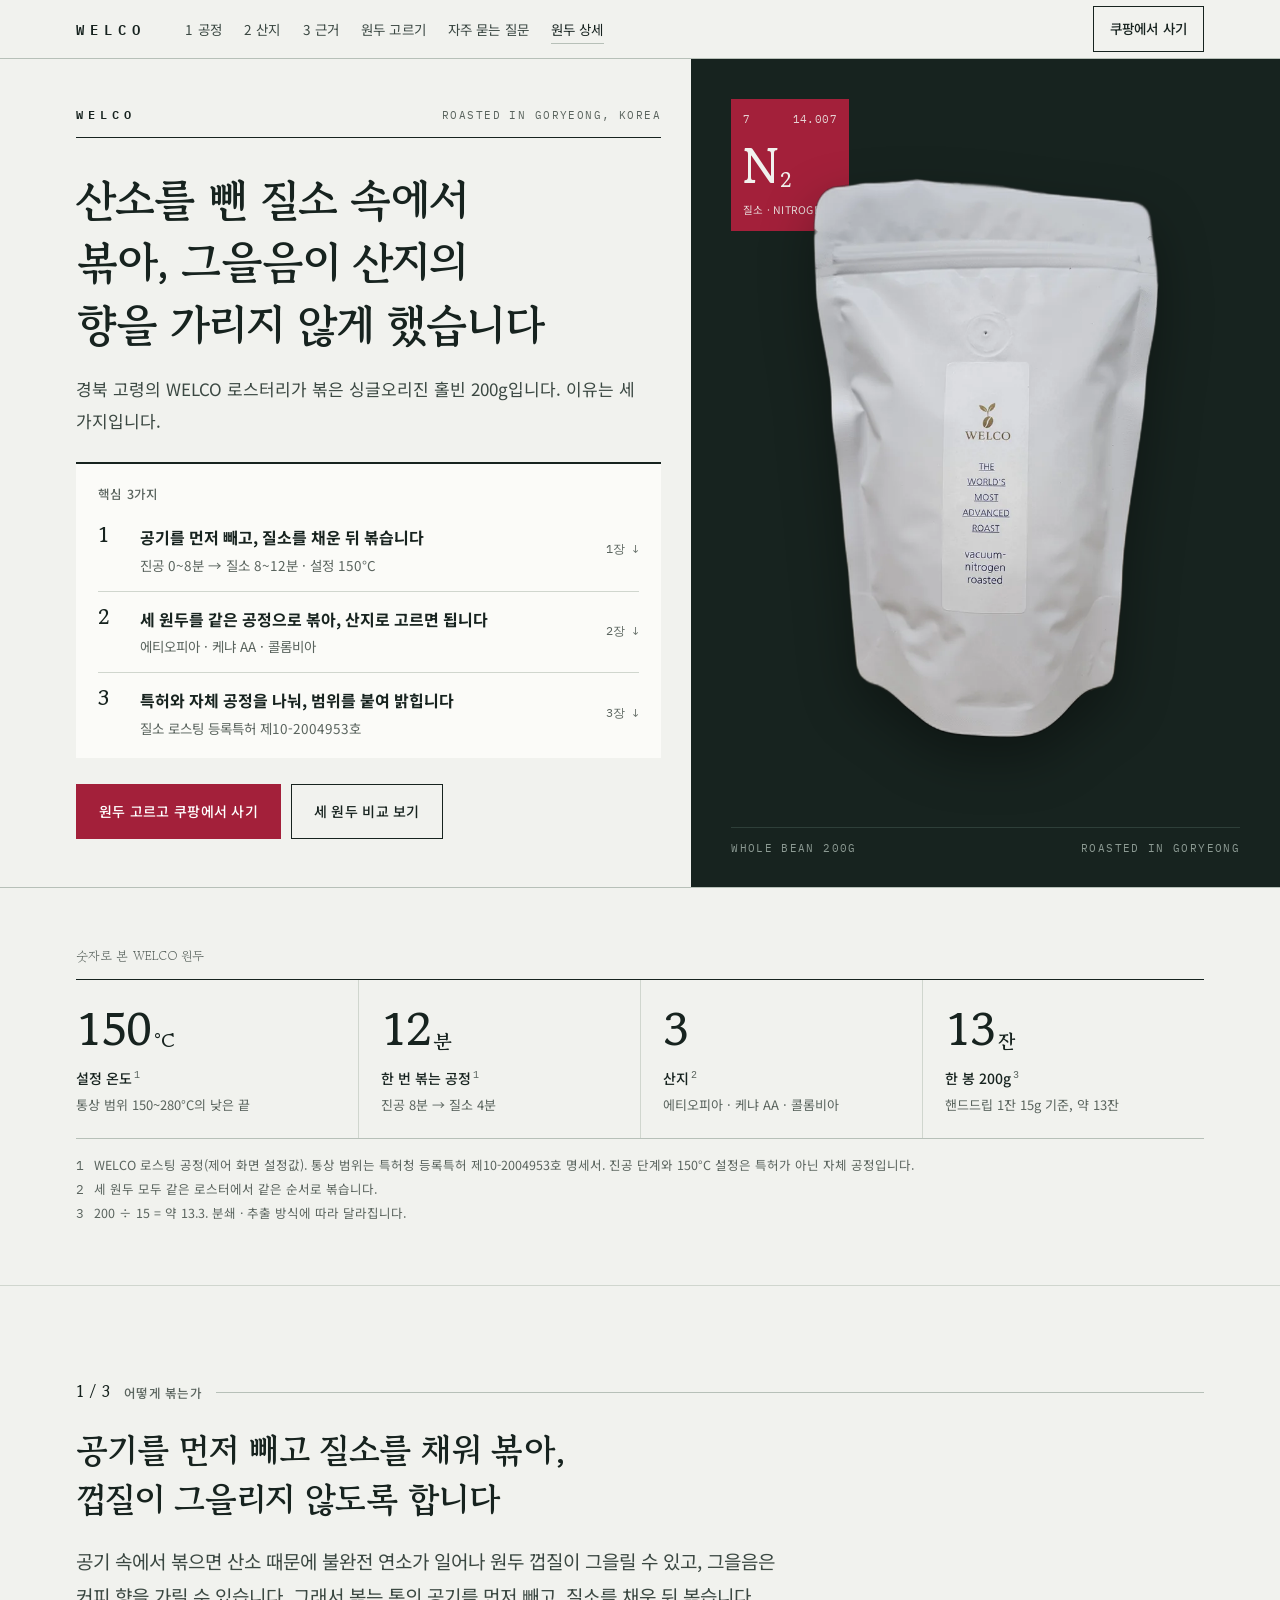
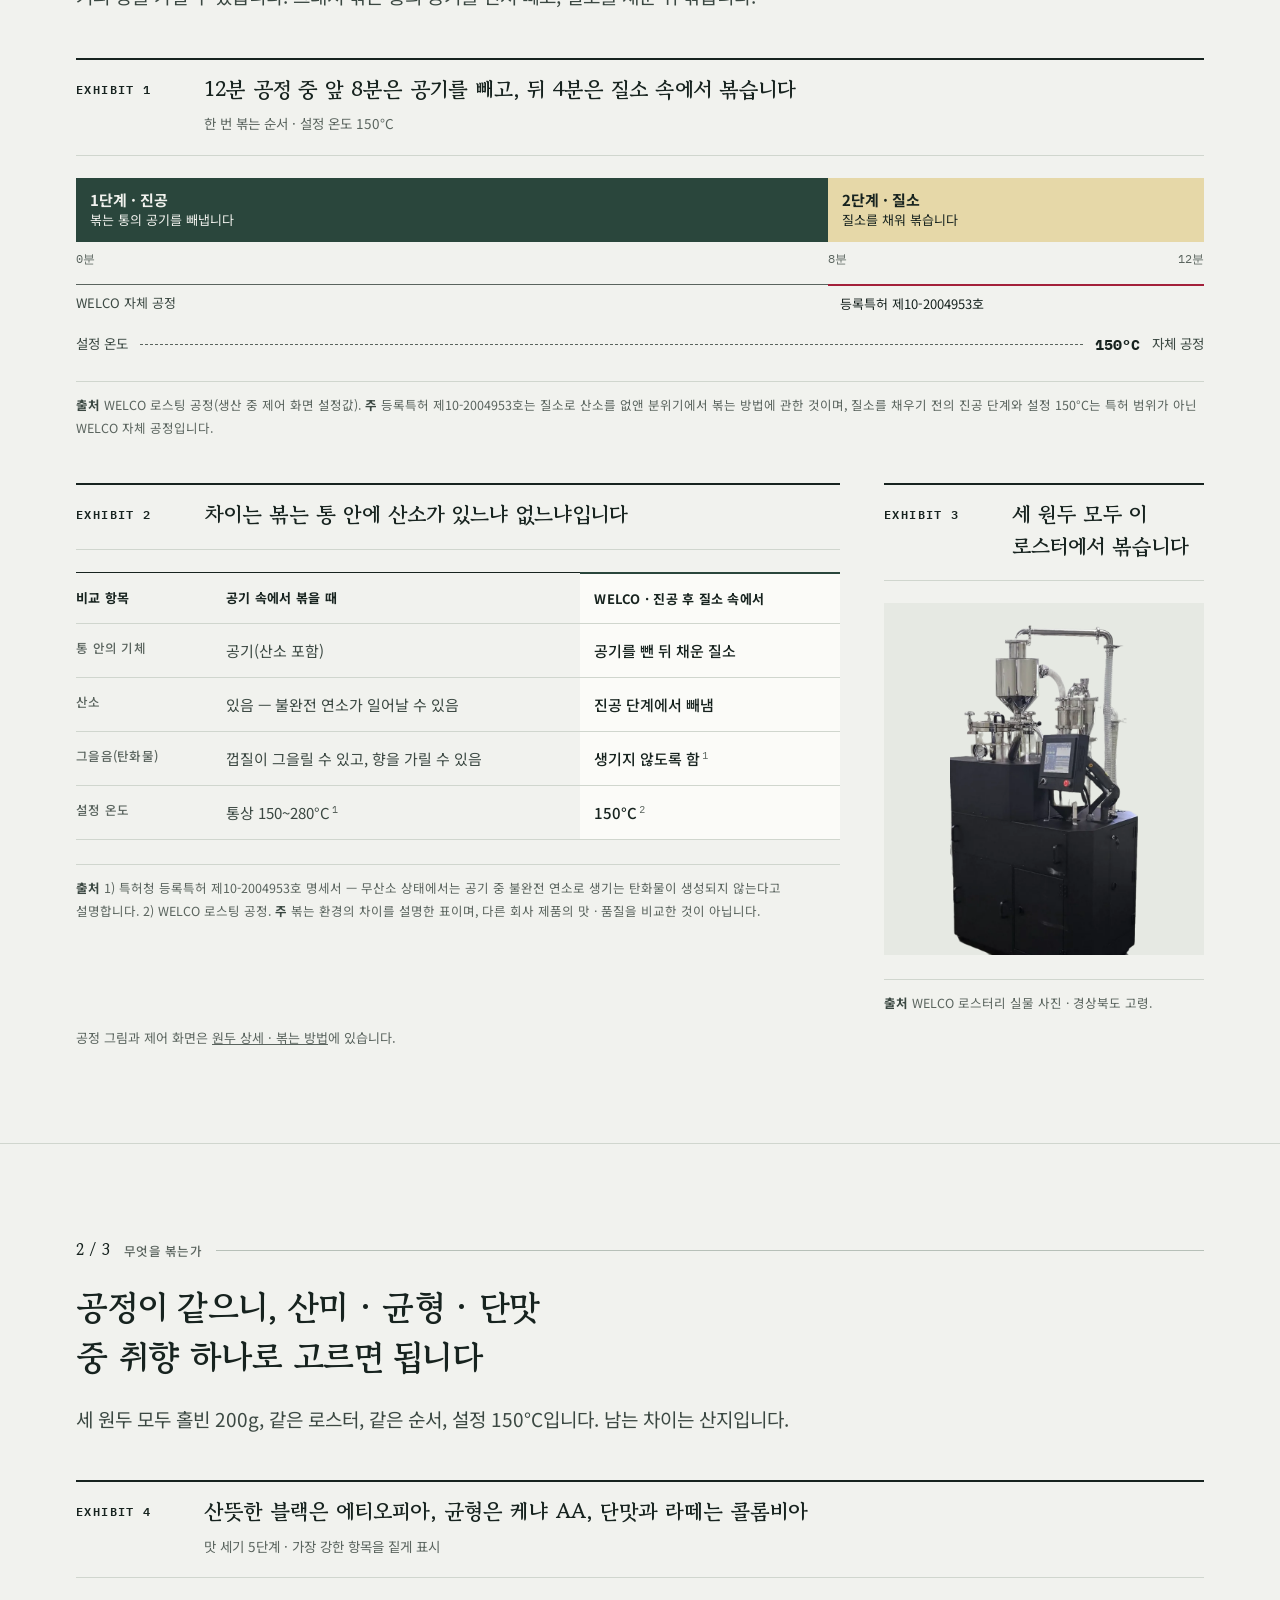
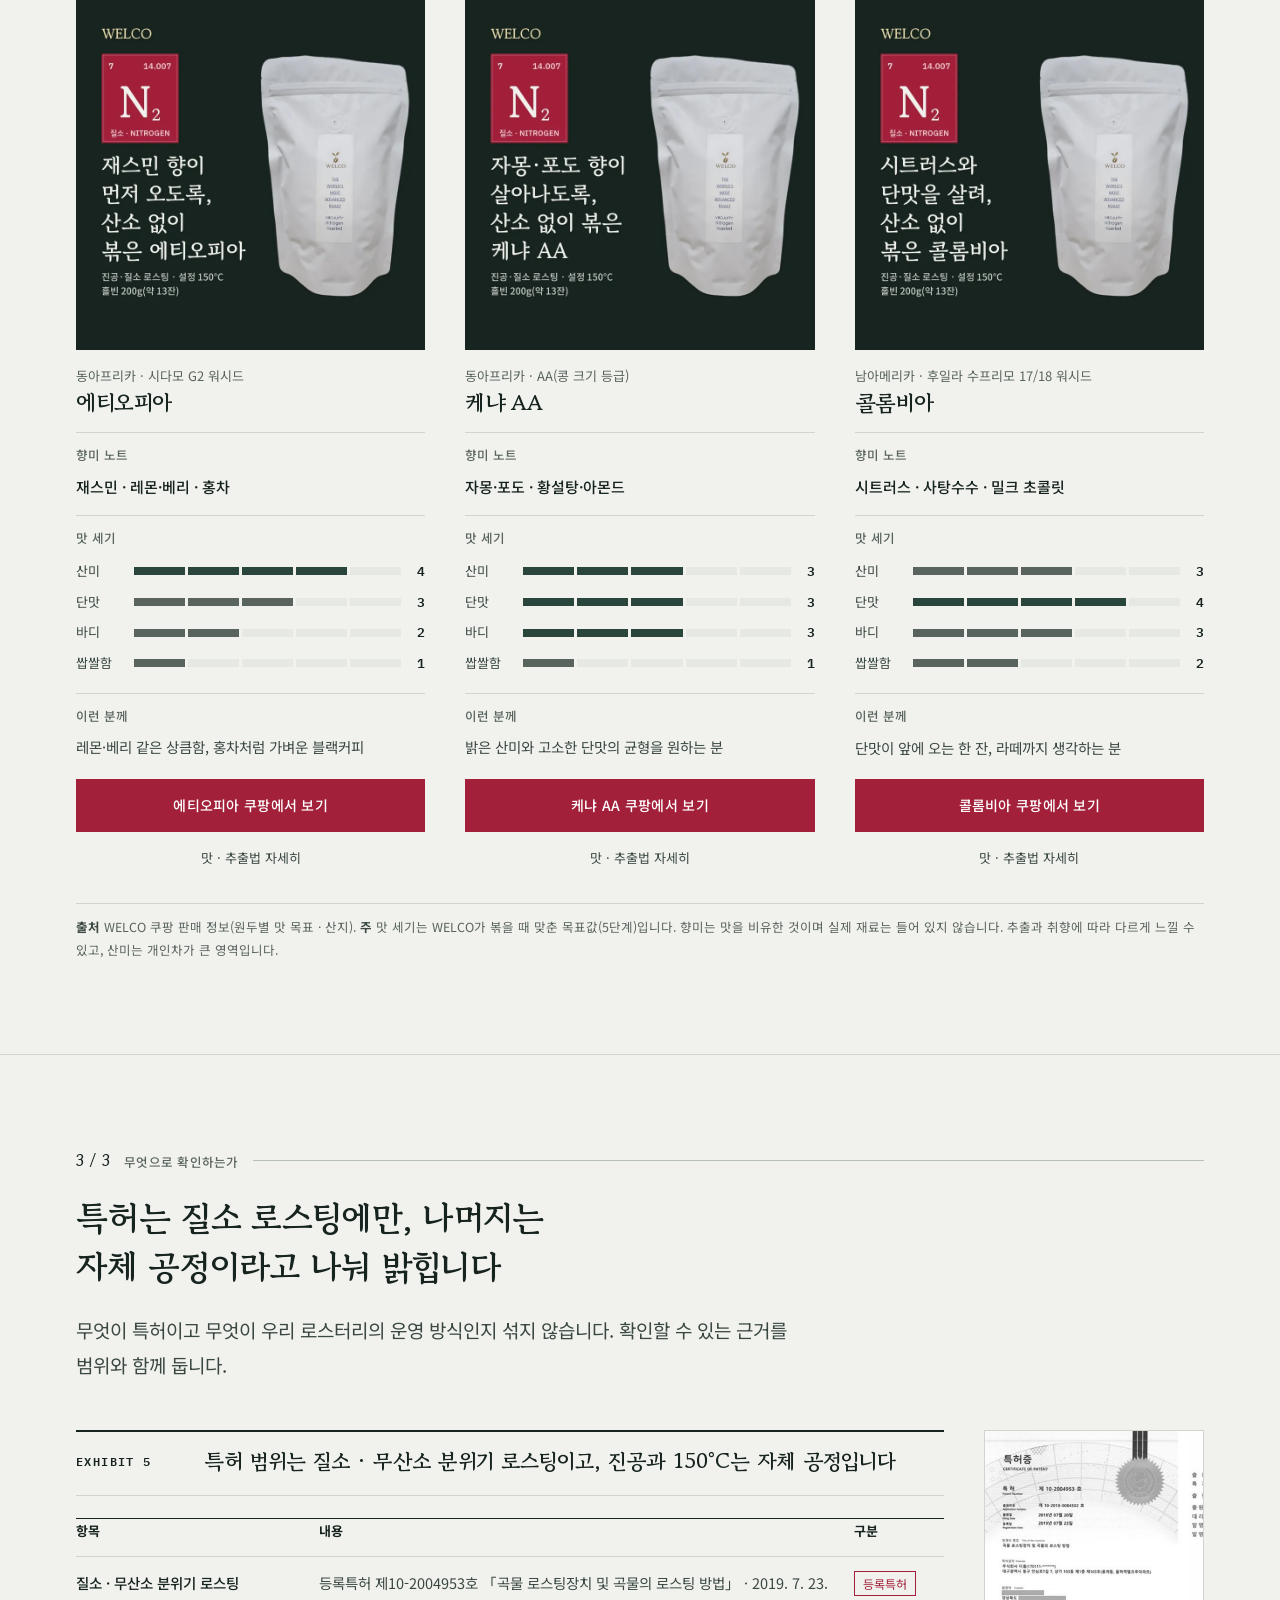
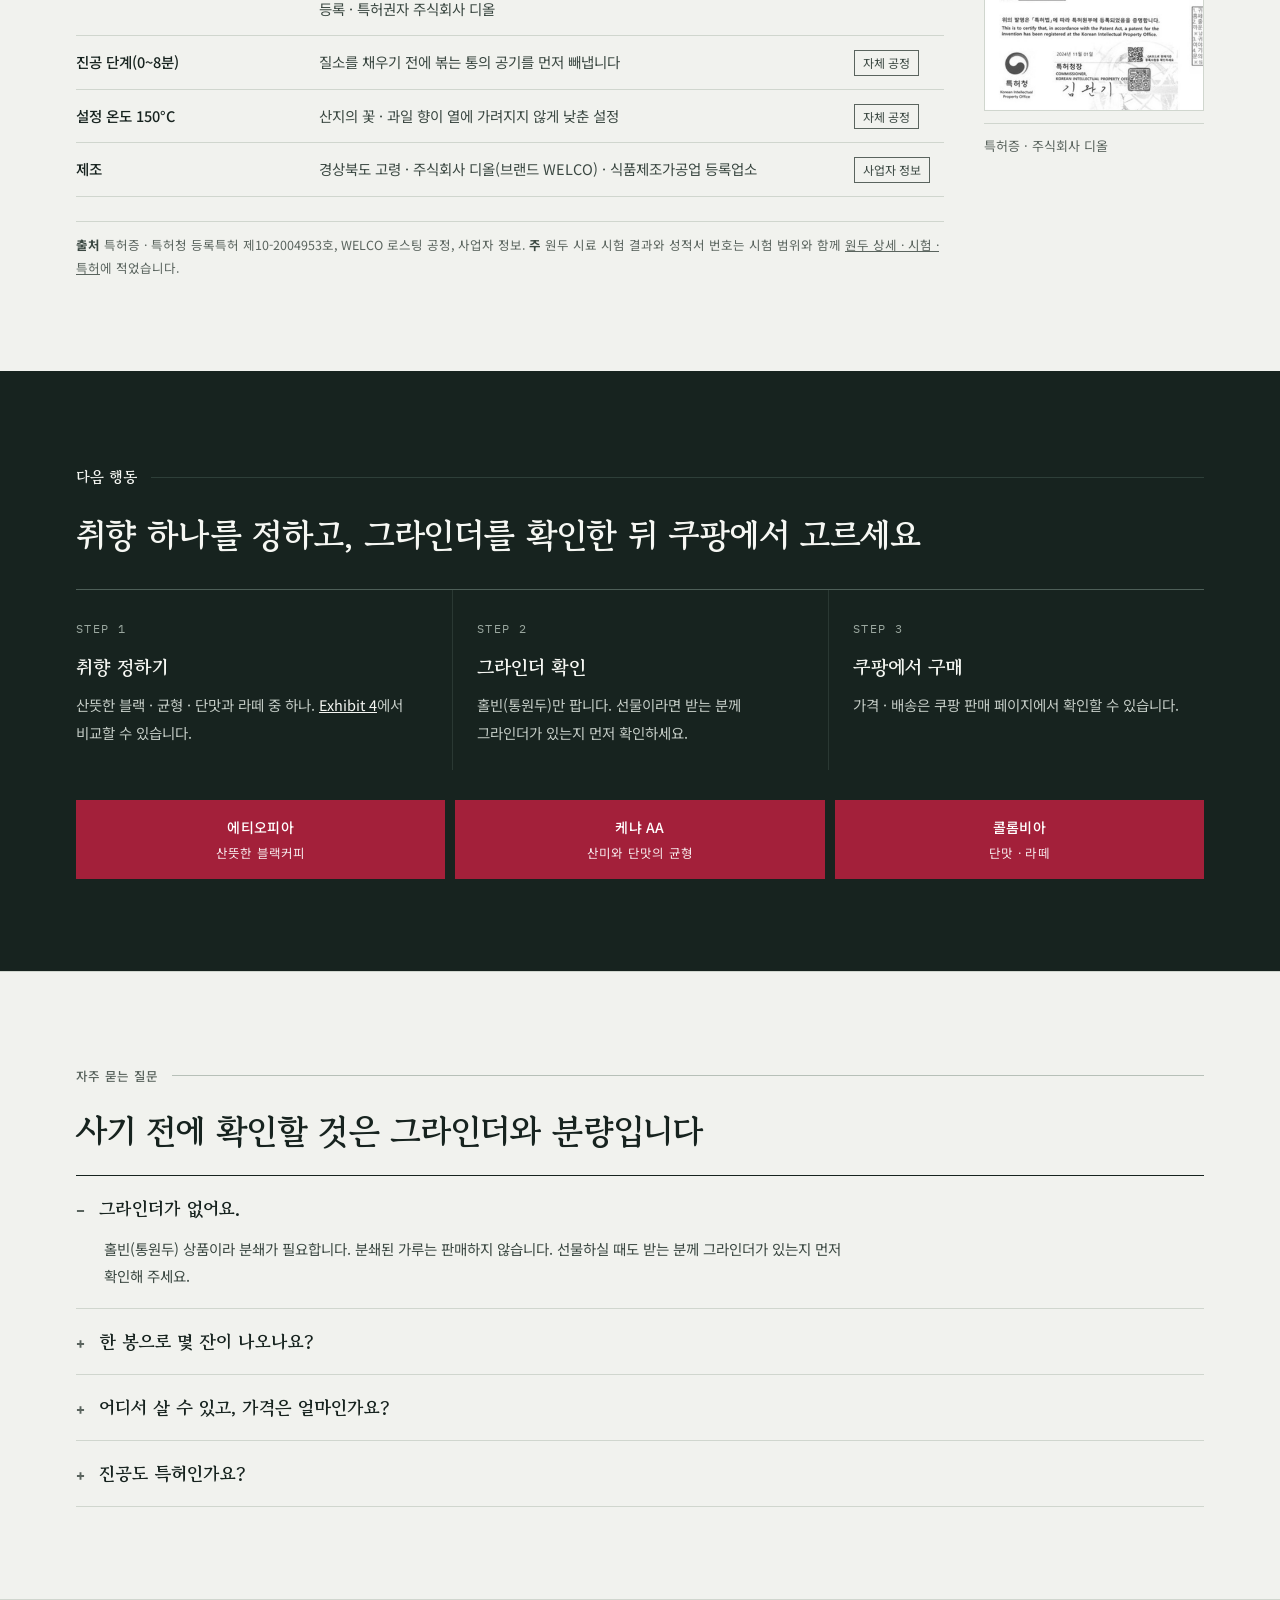
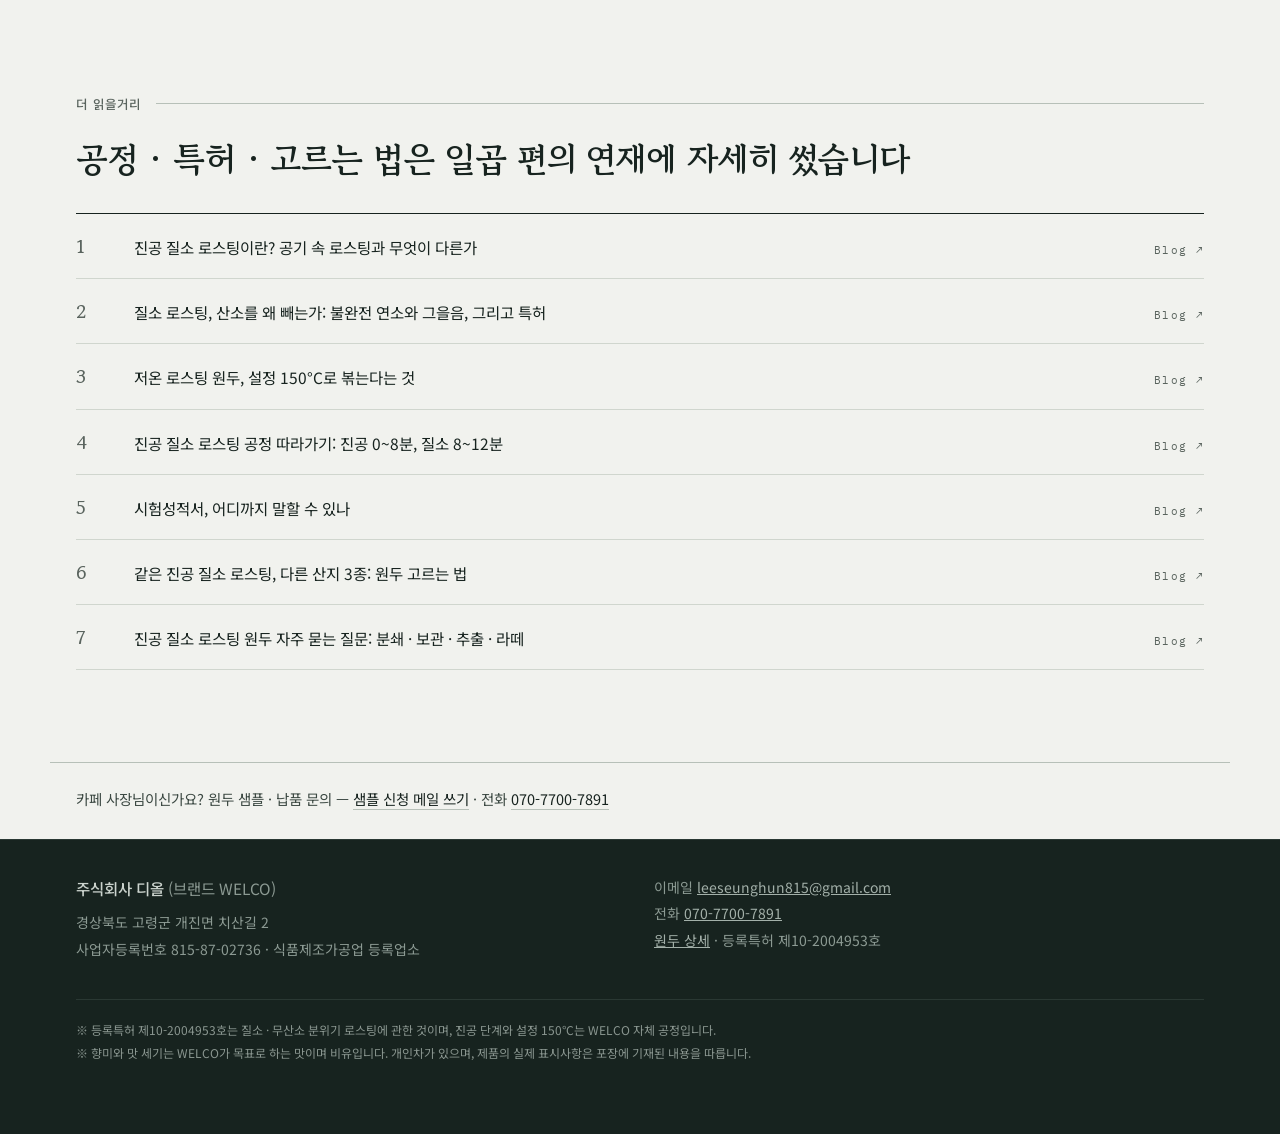
==== commit eeed472a: "보고서식 1회차: 결론 먼저 · 근거 3개 · Exhibit 구조로 두 페이지 재구성 - index: 첫 화면을 결론 한 문장 + 핵심 3가지(공정 · 산지 · 근거 공개) + 구" ====
--- a/index.html
+++ b/index.html
@@ -1,14 +1,15 @@
 <!DOCTYPE html>
 <!--
   ============================================================================
-  WELCO (주식회사 디올) — 첫 화면 / welco-coffee.github.io  (v4, 2026-11-15)
-  독자 = 일반 소비자. 역할 = 요약 · 안내. 원두별 맛 지도 · 추출법 · 시험은 shop.html(상세)이 맡는다.
-  디자인 시스템 v3 "N₂ SHEET" — assets/spec.css 를 shop.html과 공유한다.
+  WELCO (주식회사 디올) — 첫 화면 / welco-coffee.github.io  (v5 보고서식, 2026-11-15)
+  독자 = 일반 소비자. 구조 = 결론 한 문장 → 근거 3개(공정 · 산지 · 근거 공개) → 각 근거의 Exhibit → 다음 행동.
+  제목은 모두 그 구간의 결론 문장(액션 타이틀). 도표는 번호 + 결론형 캡션 + 출처·주석.
 
   ⚑ 가격 · 재고는 적지 않는다. 구매는 쿠팡 링크로 보낸다.
-  ⚑ 특허(제10-2004953호) = 질소 · 무산소 분위기 로스팅. 진공 단계는 WELCO 자체 공정.
+  ⚑ 특허(제10-2004953호) = 질소 · 무산소 분위기 로스팅. 진공 단계와 설정 150°C는 WELCO 자체 공정.
   ⚑ 시험 결과는 이 페이지에 쓰지 않는다(범위 표기와 함께 shop.html에만).
-  ⚑ 봉투 사진의 로고와 THE WORLD'S MOST ADVANCED ROAST 문구는 자르거나 흐리지 않는다.
+  ⚑ 봉투 사진의 로고와 THE WORLD'S MOST ADVANCED ROAST 문구는 자르거나 흐리지 않는다(본문으로 되풀이하지 않음).
+  ⚑ 수치는 저장소에 이미 있는 사실만. 새 수치를 만들지 않는다.
   ⚑ 카페 납품은 맨 아래 한 줄(#cafe)만.
   ============================================================================
 -->
@@ -16,9 +17,9 @@
 <head>
 <meta charset="utf-8">
 <meta name="viewport" content="width=device-width, initial-scale=1">
-<title>WELCO — 산소를 뺀 방에서 볶은 싱글오리진 원두 | 경북 고령 로스터리</title>
-<meta name="description" content="경북 고령 WELCO 로스터리가 공기를 빼고(진공) 질소를 채운 뒤 설정 150°C로 볶은 싱글오리진 홀빈 200g. 에티오피아 · 케냐 AA · 콜롬비아 중 취향에 맞는 원두를 고르고 쿠팡에서 만나 보세요.">
-<meta property="og:title" content="WELCO — 산소를 뺀 방에서 볶은 싱글오리진 원두">
+<title>WELCO — 산소를 뺀 질소 속에서 볶은 싱글오리진 원두 | 경북 고령 로스터리</title>
+<meta name="description" content="WELCO는 볶는 통의 공기를 빼고(진공) 질소를 채운 뒤 설정 150°C로 볶아, 그을음이 산지의 향을 가리지 않도록 합니다. 에티오피아 · 케냐 AA · 콜롬비아 홀빈 200g. 구매는 쿠팡에서.">
+<meta property="og:title" content="WELCO — 산소를 뺀 질소 속에서 볶은 싱글오리진 원두">
 <meta property="og:description" content="경북 고령 로스터리의 진공·질소 로스팅. 에티오피아 · 케냐 AA · 콜롬비아 홀빈 200g.">
 <meta property="og:image" content="https://welco-coffee.github.io/assets/img/og-lineup.jpg">
 <meta property="og:url" content="https://welco-coffee.github.io/">
@@ -53,59 +54,108 @@
 <link href="https://fonts.googleapis.com/css2?family=Gowun+Batang:wght@400;700&family=Noto+Sans+KR:wght@400;500;700&family=IBM+Plex+Mono:wght@500;600&display=swap" rel="stylesheet">
 <link rel="stylesheet" href="assets/spec.css">
 <style>
-  /* 히어로 오른쪽: 잉크 판 위에 실물 봉투(로고 · 문구 그대로), 왼쪽 위에 N₂ 칸 */
+  /* ── 히어로: 왼쪽 = 결론 + 근거 3개, 오른쪽 = 실물 봉투(로고 · 문구 그대로) ── */
   .hero .R{background:var(--ink); border-left:0;}
   .hero .R .el{position:absolute; left:40px; top:40px;}
   .hero .R img{max-height:560px; filter:drop-shadow(0 22px 26px rgba(0,0,0,.34));}
   .hero .R figcaption{color:#8C9A93; border-top-color:#2E3F39;}
-  .hero h1{font-size:58px;}
-  @media(max-width:980px){ .hero .R{padding:30px 20px 52px;} .hero .R .el{left:20px; top:20px;} .hero .R img{max-height:300px;} }
-  /* 모바일: 사진 띠를 낮게 눌러 첫 화면에 제목과 구매 버튼이 함께 들어오게 한다 */
-  @media(max-width:700px){ .hero h1{font-size:31px; margin-top:20px;} .hero .R{padding:16px 20px 38px;} .hero .R img{max-height:200px;} .hero .R figcaption{bottom:12px;} .hero .lede{margin:16px 0 22px;} .hero .L{padding-top:22px;} .hero .cta-row{margin-bottom:30px;} }
-
-  /* WELCO 이야기 */
-  .story{display:grid; grid-template-columns:minmax(0,1fr) minmax(0,380px); gap:48px; align-items:start; margin-top:30px;}
-  .story .stage{background:var(--paper2); padding:26px 20px 0; display:flex; justify-content:center;}
-  .story .stage img{max-height:440px; width:auto;}
-  .facts{list-style:none; margin:30px 0 0; padding:0; border-top:1px solid var(--ink);}
-  .facts li{display:grid; grid-template-columns:120px minmax(0,1fr); gap:14px; padding:14px 0; border-bottom:1px solid var(--rule);}
-  .facts .k{font-size:12.5px; color:var(--ink3); padding-top:2px;}
-  .facts .v{font-size:15px; color:var(--ink2);}
-  .facts .v b{color:var(--ink); font-weight:700;}
-  .facts .tag{display:inline-block; font-size:11.5px; padding:1px 7px; margin-left:6px; border:1px solid var(--cherry); color:var(--cherry); vertical-align:1px;}
-  .facts .tag.own{border-color:var(--ink3); color:var(--ink3);}
-
-  /* 원두 3종 요약 카드 */
-  .trio{display:grid; grid-template-columns:repeat(3,minmax(0,1fr)); gap:24px; margin-top:34px;}
-  .trio article{display:flex; flex-direction:column; min-width:0; border-top:1px solid var(--ink);}
-  .trio .ph{background:var(--ink); aspect-ratio:1/1; overflow:hidden;}
-  .trio .ph img{width:100%; height:100%; object-fit:contain;}
-  .trio .id{display:flex; gap:12px; align-items:flex-start; margin:18px 0 10px;}
-  .trio h3{font-size:22px; line-height:1.35;}
-  .trio .reg{font-size:12.5px; color:var(--ink3); margin:2px 0 4px;}
-  .trio .notes{font-size:14.5px; color:var(--cherry); font-weight:500; margin:0 0 6px;}
-  .trio .one{font-size:15px; color:var(--ink2); margin:0 0 18px;}
-  .trio .go{margin-top:auto; display:flex; gap:8px; flex-wrap:wrap;}
-  .trio .go .btn{flex:1 1 auto; text-align:center; padding:12px 14px;}
-
-  /* 고르는 법 */
-  .pick{list-style:none; margin:30px 0 0; padding:0; border-top:1px solid var(--ink);}
-  .pick li{border-bottom:1px solid var(--rule);}
-  .pick a{display:grid; grid-template-columns:minmax(0,1.3fr) 28px minmax(0,1fr); gap:16px; align-items:center;
-          padding:20px 0; text-decoration:none;}
-  .pick .if{font-family:var(--serif); font-weight:700; font-size:21px; line-height:1.45; color:var(--ink);}
-  .pick .if small{display:block; font-family:var(--sans); font-weight:400; font-size:13.5px; color:var(--ink3); margin-top:3px;}
-  .pick .ar{font-family:var(--mono); color:var(--cherry); font-size:18px; text-align:center;}
-  .pick .then{font-size:17px; font-weight:700; color:var(--leaf);}
-  .pick .then span{display:block; font-size:13px; font-weight:400; color:var(--ink3);}
-  .pick a:hover .then{color:var(--cherry);}
-
-  /* 연재 목록 */
+  .hero .L{padding-top:44px;}
+  .hero h1{font-size:44px; line-height:1.42; margin:30px 0 0;}
+  .hero .lede{font-size:17px; margin:18px 0 26px;}
+  .hero .exec{margin-bottom:26px;}
+  .hero .cta-row{margin-bottom:8px;}
+  @media(max-width:980px){ .hero .R{order:2; padding:30px 20px 52px;} .hero .R .el{left:20px; top:20px;} .hero .R img{max-height:340px;} .hero .L{padding-bottom:44px;} }
+  @media(max-width:700px){
+    .hero h1{font-size:27px; line-height:1.5; margin-top:0;}
+    .hero .L{padding-top:22px;}
+    .hero .lede{font-size:15.5px; margin:12px 0 18px;}
+    .hero .exec{margin-bottom:18px;}
+    .hero .R img{max-height:300px;}
+    .hero .cta-row{margin-bottom:0;}
+  }
+
+  .band{padding:56px 0 60px; border-top:0;}
+  .band .label{display:block; margin-bottom:12px;}
+
+  /* Exhibit 1 — 공정 시간 막대 */
+  .tl2 .seg{display:grid; grid-template-columns:8fr 4fr; min-height:64px;}
+  .tl2 .seg > div{padding:10px 14px; display:flex; flex-direction:column; justify-content:center; min-width:0;}
+  .tl2 .vac{background:var(--leaf); color:#F1F2EE;}
+  .tl2 .nit{background:var(--jasmine); color:var(--ink);}
+  .tl2 b{font-size:15px; font-weight:700; line-height:1.4;}
+  .tl2 .seg span{font-size:13px; line-height:1.5;}
+  .tl2 .ticks{display:grid; grid-template-columns:8fr 4fr; font-family:var(--mono); font-size:12px; color:var(--ink3); margin-top:6px;}
+  .tl2 .ticks span:last-child{display:flex; justify-content:space-between;}
+  .tl2 .temp{display:flex; align-items:center; gap:12px; margin-top:16px; font-size:13.5px; color:var(--ink2);}
+  .tl2 .temp i{flex:1; height:0; border-top:1px dashed var(--ink3);}
+  .tl2 .temp b{font-family:var(--mono); font-size:15px; color:var(--ink);}
+  .scope{display:grid; grid-template-columns:8fr 4fr; margin-top:14px; font-size:13px; line-height:1.6;}
+  .scope span{padding:8px 12px 0 0; border-top:1px solid var(--ink3); color:var(--ink2);}
+  .scope span + span{padding-left:12px; border-top:2px solid var(--cherry); color:var(--ink);}
+
+  /* Exhibit 2 — 비교표 */
+  table.cmp{border-top:1px solid var(--ink); margin:0;}
+  table.cmp thead th{font-size:13px; color:var(--ink); font-weight:700; white-space:normal; width:auto; padding-top:13px;}
+  table.cmp thead th:first-child{width:150px;}
+  table.cmp tbody th{width:150px; color:var(--ink3);}
+  table.cmp td{font-size:15px; color:var(--ink2);}
+  table.cmp td.we{color:var(--ink); background:var(--raised); padding-left:14px; font-weight:500;}
+  table.cmp thead th.we{background:var(--raised); padding-left:14px; padding-top:13px; border-top:2px solid var(--leaf);}
+
+  .duo2{display:grid; grid-template-columns:minmax(0,1fr) minmax(0,320px); gap:44px; align-items:start;}
+  .duo2 .stage{background:var(--paper2); padding:22px 18px 0; display:flex; justify-content:center;}
+  .duo2 .stage img{max-height:330px; width:auto;}
+
+  /* Exhibit 3 — 산지 비교 매트릭스 */
+  .mx{display:grid; grid-template-columns:repeat(3,minmax(0,1fr)); gap:40px;}
+  .mx > .c{min-width:0; display:flex; flex-direction:column;}
+  .mx .rh{display:block; font-size:12.5px; font-weight:500; color:var(--ink3); border-top:1px solid var(--rule); padding-top:10px; margin:14px 0 6px;}
+  .mx .ph{background:var(--ink); aspect-ratio:1/1; overflow:hidden;}
+  .mx .ph img{width:100%; height:100%; object-fit:contain;}
+  .mx h3{font-size:22px; line-height:1.35;}
+  .mx .reg{font-size:13px; color:var(--ink3); margin:2px 0 0;}
+  .mx .notes{font-size:15px; color:var(--ink); font-weight:500; margin:0;}
+  .mx .fit{font-size:14.5px; color:var(--ink2); margin:0;}
+  .dots{list-style:none; margin:0; padding:0;}
+  .dots li{display:grid; grid-template-columns:48px minmax(0,1fr) 14px; gap:10px; align-items:center; font-size:13px; color:var(--ink2); padding:3px 0;}
+  .dots .bar{display:grid; grid-template-columns:repeat(5,1fr); gap:3px; height:8px;}
+  .dots .bar i{background:var(--paper2);}
+  .dots .bar i.on{background:var(--ink3);}
+  .dots li.top .bar i.on{background:var(--leaf);}
+  .dots b{font-family:var(--mono); font-weight:600; font-size:13px; text-align:right; color:var(--ink);}
+  .mx .buy{display:flex; flex-direction:column; gap:6px; margin-top:auto; padding-top:18px;}
+  .mx .buy .btn{text-align:center; padding:12px 14px;}
+  .mx .buy .sub{font-size:13px; color:var(--ink2); text-align:center; text-decoration:none; border-bottom:1px solid transparent; padding:8px 0;}
+  .mx .buy .sub:hover{color:var(--ink); text-decoration:underline;}
+
+  /* Exhibit 4 — 근거 공개표 */
+  table.ev{border-top:1px solid var(--ink); margin:0;}
+  table.ev thead th{font-size:13px; color:var(--ink); font-weight:700; padding-top:0;}
+  table.ev th{width:auto;}
+  table.ev td:first-child{color:var(--ink); font-weight:500; width:28%;}
+  table.ev .tag{display:inline-block; font-size:12px; padding:1px 8px; border:1px solid var(--ink3); color:var(--ink2); white-space:nowrap;}
+  table.ev .tag.pt{border-color:var(--cherry); color:var(--cherry);}
+  .duo3{display:grid; grid-template-columns:minmax(0,1fr) 220px; gap:40px; align-items:start;}
+  .duo3 figure img{border:1px solid var(--rule);}
+
+  /* 다음 행동 */
+  .next{list-style:none; margin:30px 0 0; padding:0; display:grid; grid-template-columns:repeat(3,minmax(0,1fr)); border-top:1px solid #4E5F58;}
+  .next li{padding:22px 24px 24px 0; min-width:0;}
+  .next li + li{padding-left:24px; border-left:1px solid #2A3833;}
+  .next .s{font-family:var(--mono); font-size:11.5px; letter-spacing:.12em; color:#9AA79F;}
+  .next b{display:block; font-family:var(--serif); font-size:19px; color:#F6F7F3; margin:8px 0 6px;}
+  .next p{margin:0; font-size:14.5px; color:#C3CBC5;}
+  .next p a{color:#F6F7F3;}
+  .buyrow{display:grid; grid-template-columns:repeat(3,minmax(0,1fr)); gap:10px; margin-top:30px;}
+  .buyrow .btn{text-align:center;}
+  .buyrow .btn small{display:block; font-size:12.5px; font-weight:400; opacity:.9;}
+
+  /* 연재 */
   .series{list-style:none; margin:30px 0 0; padding:0; border-top:1px solid var(--ink);}
   .series li{border-bottom:1px solid var(--rule);}
   .series a{display:grid; grid-template-columns:44px minmax(0,1fr) auto; gap:14px; align-items:baseline; padding:15px 0; text-decoration:none;}
-  .series a:hover .ti{color:var(--cherry);}
-  .series .no{font-family:var(--serif); font-weight:700; font-size:20px; color:var(--cherry);}
+  .series a:hover .ti{text-decoration:underline; text-underline-offset:4px;}
+  .series .no{font-family:var(--serif); font-weight:700; font-size:18px; color:var(--ink3);}
   .series .ti{font-size:15.5px; color:var(--ink);}
   .series .ar{font-family:var(--mono); font-size:11px; letter-spacing:.12em; color:var(--ink3);}
 
@@ -113,22 +163,40 @@
   .cafe{border-top:1px solid var(--rule2); padding:22px var(--pad) 26px;}
   .cafe p{margin:0; font-size:14.5px; color:var(--ink2);}
   .cafe a{color:var(--ink); border-bottom:1px solid var(--rule2); text-decoration:none;}
-  .cafe a:hover{border-bottom-color:var(--cherry); color:var(--cherry);}
+  .cafe a:hover{border-bottom-color:var(--ink);}
 
   @media(max-width:980px){
-    .story{grid-template-columns:1fr;}
-    .story .stage img{max-height:340px;}
-    .trio{grid-template-columns:1fr; gap:40px;}
+    .duo2, .duo3{grid-template-columns:1fr;}
+    .duo2 figure{max-width:340px;}
+    .duo3 figure.shot{max-width:220px; margin-top:24px !important;}
+    .mx{grid-template-columns:1fr; gap:36px;}
+    .mx .ph{max-width:420px;}
+    .next{grid-template-columns:1fr;}
+    .next li, .next li + li{padding:20px 0; border-left:0; border-bottom:1px solid #2A3833;}
+    .buyrow{grid-template-columns:1fr;}
   }
   @media(max-width:700px){
-    .facts li{grid-template-columns:1fr; gap:2px;}
-    .pick a{grid-template-columns:minmax(0,1fr) auto; gap:6px 12px;}
-    .pick .if{grid-column:1 / -1; font-size:18px;}
-    .pick .ar{text-align:left;}
+    .band{padding:40px 0 44px;}
+    table.cmp, table.cmp thead, table.cmp tbody, table.cmp tr, table.cmp th, table.cmp td{display:block; width:auto !important;}
+    table.cmp thead{display:none;}
+    table.cmp tr{border-bottom:1px solid var(--rule); padding:12px 0;}
+    table.cmp th, table.cmp td{border:0; padding:0;}
+    table.cmp tbody th{font-size:12.5px; padding-bottom:6px;}
+    table.cmp td{font-size:14.5px; padding:2px 0;}
+    table.cmp td.we{padding:6px 10px; margin-top:4px;}
+    table.cmp td::before{content:attr(data-h); display:block; font-size:12px; color:var(--ink3); font-weight:400;}
+    table.ev, table.ev thead, table.ev tbody, table.ev tr, table.ev th, table.ev td{display:block; width:auto !important;}
+    table.ev thead{display:none;}
+    table.ev tr{border-bottom:1px solid var(--rule); padding:12px 0;}
+    table.ev td{border:0; padding:2px 0; font-size:14.5px;}
+    .tl2 .seg > div{padding:8px 10px;}
+    .tl2 b{font-size:13.5px;} .tl2 .seg span{font-size:12px;}
+    .scope{font-size:12px;}
     .series a{grid-template-columns:30px minmax(0,1fr);}
     .series .ar{display:none;}
     .series .ti{font-size:15px;}
     .cafe a{display:inline-block; padding:11px 0 9px;}
+    .mx .buy .sub{display:block; padding:12px 0;}
   }
 </style>
 </head>
@@ -139,19 +207,19 @@
   <div class="wrap nav">
     <a class="wm" href="#top" translate="no">WELCO</a>
     <ul>
-      <li><a href="#story">WELCO 이야기</a></li>
-      <li><a href="#beans">원두 3종</a></li>
-      <li><a href="#pick">고르는 법</a></li>
-      <li><a href="#blog">연재</a></li>
+      <li><a href="#process">1 공정</a></li>
+      <li><a href="#origins">2 산지</a></li>
+      <li><a href="#evidence">3 근거</a></li>
+      <li><a href="#next">원두 고르기</a></li>
       <li><a href="#faq">자주 묻는 질문</a></li>
       <li><a class="x" href="shop.html">원두 상세</a></li>
     </ul>
-    <a class="cta" href="#beans">원두 고르기</a>
+    <a class="cta" href="#next">쿠팡에서 사기</a>
   </div>
 </header>
 
-<!-- ══ HERO ══════════════════════════════════════════════════ -->
 <main id="main">
+<!-- ══ 결론 한 문장 + 근거 3개 ═══════════════════════════════ -->
 <div class="hero" id="top">
   <div class="L">
     <div class="top">
@@ -159,22 +227,22 @@
       <span class="mono">Roasted in Goryeong, Korea</span>
     </div>
 
-    <h1>산소를 뺀 방에서<br>볶은 <i>싱글오리진</i></h1>
-
-    <p class="lede">
-      경북 고령의 WELCO 로스터리에서, 볶는 통의 공기를 먼저 빼고 질소를 채운 뒤 볶습니다.
-      에티오피아 · 케냐 AA · 콜롬비아. 산지의 향이 그대로 오도록 볶은 홀빈 200g입니다.
-    </p>
+    <h1>산소를 뺀 질소 속에서 볶아, 그을음이 산지의 향을 가리지 않게 했습니다</h1>
+
+    <p class="lede">경북 고령의 WELCO 로스터리가 볶은 싱글오리진 홀빈 200g입니다. 이유는 세 가지입니다.</p>
+
+    <nav class="exec" aria-label="핵심 3가지">
+      <span class="label">핵심 3가지</span>
+      <ol>
+        <li><a href="#process"><span class="n">1</span><span class="c">공기를 먼저 빼고, 질소를 채운 뒤 볶습니다</span><span class="e">진공 0~8분 → 질소 8~12분 · 설정 150°C</span><span class="go">1장 ↓</span></a></li>
+        <li><a href="#origins"><span class="n">2</span><span class="c">세 원두를 같은 공정으로 볶아, 산지로 고르면 됩니다</span><span class="e">에티오피아 · 케냐 AA · 콜롬비아</span><span class="go">2장 ↓</span></a></li>
+        <li><a href="#evidence"><span class="n">3</span><span class="c">특허와 자체 공정을 나눠, 범위를 붙여 밝힙니다</span><span class="e">질소 로스팅 등록특허 제10-2004953호</span><span class="go">3장 ↓</span></a></li>
+      </ol>
+    </nav>
 
     <div class="cta-row">
-      <a class="btn btn-buy" href="#beans">원두 3종 보기</a>
-      <a class="btn btn-line" href="#pick">나에게 맞는 원두 찾기</a>
-    </div>
-
-    <div class="specs">
-      <div class="srow"><span class="mono">Origins</span><span class="v">에티오피아 · 케냐 AA · 콜롬비아</span><span class="n">3</span></div>
-      <div class="srow"><span class="mono">Roast</span><span class="v">진공 → 질소 · 설정 온도</span><span class="n">150°C</span></div>
-      <div class="srow"><span class="mono">Form</span><span class="v">홀빈(통원두) · 핸드드립 약 13잔</span><span class="n">200g</span></div>
+      <a class="btn btn-buy" href="#next">원두 고르고 쿠팡에서 사기</a>
+      <a class="btn btn-line" href="#origins">세 원두 비교 보기</a>
     </div>
   </div>
 
@@ -186,148 +254,220 @@
   </figure>
 </div>
 
-<!-- ══ WELCO 이야기 ══════════════════════════════════════════ -->
-<section class="sect" id="story">
-  <div class="wrap">
-    <div class="head"><span class="mono">Our Roastery</span><span class="line"></span><span class="mono">Goryeong</span></div>
-    <h2 class="t">공기 대신<br>질소 속에서 볶습니다</h2>
-    <div class="story">
-      <div>
-        <p class="lede">
-          공기 속에서 볶으면 산소 때문에 원두 껍질이 그을릴 수 있고, 그을음은 커피 향을 가릴 수 있습니다.
-          그래서 WELCO는 볶는 통의 공기를 먼저 빼고, 질소를 채운 뒤 설정 150°C로 볶습니다.
-          세 원두 모두 같은 로스터에서 같은 순서로 볶아, 산지의 차이만 남깁니다.
-        </p>
-        <ul class="facts">
-          <li><span class="k">로스터리</span><span class="v"><b>경상북도 고령</b> · 주식회사 디올(브랜드 WELCO)</span></li>
-          <li><span class="k">1단계 · 진공</span><span class="v">0~8분, 공기를 빼냅니다<span class="tag own">WELCO 자체 공정</span></span></li>
-          <li><span class="k">2단계 · 질소</span><span class="v">8~12분, 질소를 채워 볶습니다<span class="tag">등록특허 제10-2004953호</span></span></li>
-          <li><span class="k">설정 온도</span><span class="v">150°C<span class="tag own">WELCO 자체 공정</span></span></li>
-        </ul>
-        <p class="note">등록특허는 질소로 산소를 없앤 분위기에서 볶는 방법에 관한 것이고, 진공 단계와 150°C 설정은 WELCO가 정한 공정입니다.
-        자세한 그림과 근거는 <a href="shop.html#process">원두 상세 페이지</a>에 있습니다.</p>
+<!-- ══ 핵심 수치 ══════════════════════════════════════════════ -->
+<section class="sect band" aria-labelledby="kpi-t">
+  <div class="wrap">
+    <h2 class="label" id="kpi-t">숫자로 본 WELCO 원두</h2>
+    <div class="kpis">
+      <div><span class="v">150<small>°C</small></span><span class="k">설정 온도<sup>1</sup></span><span class="s">통상 범위 150~280°C의 낮은 끝</span></div>
+      <div><span class="v">12<small>분</small></span><span class="k">한 번 볶는 공정<sup>1</sup></span><span class="s">진공 8분 → 질소 4분</span></div>
+      <div><span class="v">3</span><span class="k">산지<sup>2</sup></span><span class="s">에티오피아 · 케냐 AA · 콜롬비아</span></div>
+      <div><span class="v">13<small>잔</small></span><span class="k">한 봉 200g<sup>3</sup></span><span class="s">핸드드립 1잔 15g 기준, 약 13잔</span></div>
+    </div>
+    <ol class="fn">
+      <li><span>1</span>WELCO 로스팅 공정(제어 화면 설정값). 통상 범위는 특허청 등록특허 제10-2004953호 명세서. 진공 단계와 150°C 설정은 특허가 아닌 자체 공정입니다.</li>
+      <li><span>2</span>세 원두 모두 같은 로스터에서 같은 순서로 볶습니다.</li>
+      <li><span>3</span>200 ÷ 15 = 약 13.3. 분쇄 · 추출 방식에 따라 달라집니다.</li>
+    </ol>
+  </div>
+</section>
+
+<!-- ══ 근거 1 · 공정 ═════════════════════════════════════════ -->
+<section class="sect" id="process">
+  <div class="wrap">
+    <div class="chap"><span class="n">1 / 3</span><span class="label">어떻게 볶는가</span><span class="line"></span></div>
+    <h2 class="t act">공기를 먼저 빼고 질소를 채워 볶아, 껍질이 그을리지 않도록 합니다</h2>
+    <p class="lede">공기 속에서 볶으면 산소 때문에 불완전 연소가 일어나 원두 껍질이 그을릴 수 있고, 그을음은 커피 향을 가릴 수 있습니다. 그래서 볶는 통의 공기를 먼저 빼고, 질소를 채운 뒤 볶습니다.</p>
+
+    <figure class="ex">
+      <div class="ex-h"><span class="ex-no">Exhibit 1</span><p class="ex-t">12분 공정 중 앞 8분은 공기를 빼고, 뒤 4분은 질소 속에서 볶습니다</p><p class="ex-sub">한 번 볶는 순서 · 설정 온도 150°C</p></div>
+      <div class="ex-b tl2" role="img" aria-label="0분부터 8분까지 진공 단계로 공기를 빼고, 8분부터 12분까지 질소를 채워 볶는다. 설정 온도는 150°C. 진공 단계와 150°C는 WELCO 자체 공정이고, 질소 · 무산소 분위기 로스팅은 등록특허 제10-2004953호.">
+        <div class="seg">
+          <div class="vac"><b>1단계 · 진공</b><span>볶는 통의 공기를 빼냅니다</span></div>
+          <div class="nit"><b>2단계 · 질소</b><span>질소를 채워 볶습니다</span></div>
+        </div>
+        <div class="ticks" aria-hidden="true"><span>0분</span><span><span>8분</span><span>12분</span></span></div>
+        <div class="scope" aria-hidden="true"><span>WELCO 자체 공정</span><span>등록특허 제10-2004953호</span></div>
+        <div class="temp" aria-hidden="true"><span>설정 온도</span><i></i><b>150°C</b><span>자체 공정</span></div>
       </div>
-      <figure>
-        <div class="stage"><img src="assets/img/roaster.webp" alt="경상북도 고령 WELCO 로스터리의 진공·질소 로스터 실물" width="514" height="900" loading="lazy" decoding="async"></div>
-        <figcaption class="note">실제 로스팅 설비 · 경상북도 고령</figcaption>
+      <figcaption class="ex-src"><b>출처</b> WELCO 로스팅 공정(생산 중 제어 화면 설정값). <b>주</b> 등록특허 제10-2004953호는 질소로 산소를 없앤 분위기에서 볶는 방법에 관한 것이며, 질소를 채우기 전의 진공 단계와 설정 150°C는 특허 범위가 아닌 WELCO 자체 공정입니다.</figcaption>
+    </figure>
+
+    <div class="duo2">
+      <figure class="ex">
+        <div class="ex-h"><span class="ex-no">Exhibit 2</span><p class="ex-t">차이는 볶는 통 안에 산소가 있느냐 없느냐입니다</p></div>
+        <div class="ex-b">
+          <table class="cmp">
+            <thead><tr><th scope="col">비교 항목</th><th scope="col">공기 속에서 볶을 때</th><th scope="col" class="we">WELCO · 진공 후 질소 속에서</th></tr></thead>
+            <tbody>
+              <tr><th scope="row">통 안의 기체</th><td data-h="공기 속에서 볶을 때">공기(산소 포함)</td><td class="we" data-h="WELCO">공기를 뺀 뒤 채운 질소</td></tr>
+              <tr><th scope="row">산소</th><td data-h="공기 속에서 볶을 때">있음 — 불완전 연소가 일어날 수 있음</td><td class="we" data-h="WELCO">진공 단계에서 빼냄</td></tr>
+              <tr><th scope="row">그을음(탄화물)</th><td data-h="공기 속에서 볶을 때">껍질이 그을릴 수 있고, 향을 가릴 수 있음</td><td class="we" data-h="WELCO">생기지 않도록 함<sup>1</sup></td></tr>
+              <tr><th scope="row">설정 온도</th><td data-h="공기 속에서 볶을 때">통상 150~280°C<sup>1</sup></td><td class="we" data-h="WELCO">150°C<sup>2</sup></td></tr>
+            </tbody>
+          </table>
+        </div>
+        <figcaption class="ex-src"><b>출처</b> 1) 특허청 등록특허 제10-2004953호 명세서 — 무산소 상태에서는 공기 중 불완전 연소로 생기는 탄화물이 생성되지 않는다고 설명합니다. 2) WELCO 로스팅 공정. <b>주</b> 볶는 환경의 차이를 설명한 표이며, 다른 회사 제품의 맛 · 품질을 비교한 것이 아닙니다.</figcaption>
       </figure>
-    </div>
-  </div>
-</section>
-
-<!-- ══ 원두 3종 ══════════════════════════════════════════════ -->
-<section class="sect" id="beans">
-  <div class="wrap">
-    <div class="head"><span class="mono">Lineup</span><span class="line"></span><span class="mono">3 Origins</span></div>
-    <h2 class="t">같은 공법, 산지만 다른<br>세 가지 원두</h2>
-    <p class="lede">모두 홀빈 200g입니다. 맛 지도와 추출법은 원두별 상세에서 볼 수 있습니다.</p>
-
-    <div class="trio">
-      <article>
-        <div class="ph"><img src="assets/img/ethiopia-01.webp" alt="WELCO 에티오피아 — 재스민 향이 먼저 오도록, 산소 없이 볶은 에티오피아" width="800" height="800" loading="lazy" decoding="async"></div>
-        <div class="id">
-          <span class="el sm leaf" aria-hidden="true"><span class="z"><span>G2</span><span></span></span><span class="sym">Et</span><span class="nm">ETHIOPIA</span></span>
-          <div><p class="reg">시다모 G2 워시드</p><h3>에티오피아</h3></div>
+      <figure class="ex">
+        <div class="ex-h"><span class="ex-no">Exhibit 3</span><p class="ex-t">세 원두 모두 이 로스터에서 볶습니다</p></div>
+        <div class="ex-b"><div class="stage"><img src="assets/img/roaster.webp" alt="경상북도 고령 WELCO 로스터리의 진공·질소 로스터 실물" width="514" height="900" loading="lazy" decoding="async"></div></div>
+        <figcaption class="ex-src"><b>출처</b> WELCO 로스터리 실물 사진 · 경상북도 고령.</figcaption>
+      </figure>
+    </div>
+    <p class="note">공정 그림과 제어 화면은 <a href="shop.html#process">원두 상세 · 볶는 방법</a>에 있습니다.</p>
+  </div>
+</section>
+
+<!-- ══ 근거 2 · 산지 ═════════════════════════════════════════ -->
+<section class="sect" id="origins">
+  <div class="wrap">
+    <div class="chap"><span class="n">2 / 3</span><span class="label">무엇을 볶는가</span><span class="line"></span></div>
+    <h2 class="t act">공정이 같으니, 산미 · 균형 · 단맛 중 취향 하나로 고르면 됩니다</h2>
+    <p class="lede">세 원두 모두 홀빈 200g, 같은 로스터, 같은 순서, 설정 150°C입니다. 남는 차이는 산지입니다.</p>
+
+    <figure class="ex">
+      <div class="ex-h"><span class="ex-no">Exhibit 4</span><p class="ex-t">산뜻한 블랙은 에티오피아, 균형은 케냐 AA, 단맛과 라떼는 콜롬비아</p><p class="ex-sub">맛 세기 5단계 · 가장 강한 항목을 짙게 표시</p></div>
+      <div class="ex-b">
+        <div class="mx">
+          <div class="c card3">
+            <div class="ph"><img src="assets/img/ethiopia-01.webp" alt="WELCO 에티오피아 — 재스민 향이 먼저 오도록, 산소 없이 볶은 에티오피아" width="800" height="800" loading="lazy" decoding="async"></div>
+            <p class="reg" style="margin-top:14px;">동아프리카 · 시다모 G2 워시드</p><h3>에티오피아</h3>
+            <span class="rh">향미 노트</span><p class="notes">재스민 · 레몬·베리 · 홍차</p>
+            <span class="rh">맛 세기</span>
+            <ul class="dots" aria-label="에티오피아 맛 세기 5단계 중">
+              <li class="top"><span>산미</span><span class="bar"><i class="on"></i><i class="on"></i><i class="on"></i><i class="on"></i><i></i></span><b>4</b></li>
+              <li><span>단맛</span><span class="bar"><i class="on"></i><i class="on"></i><i class="on"></i><i></i><i></i></span><b>3</b></li>
+              <li><span>바디</span><span class="bar"><i class="on"></i><i class="on"></i><i></i><i></i><i></i></span><b>2</b></li>
+              <li><span>쌉쌀함</span><span class="bar"><i class="on"></i><i></i><i></i><i></i><i></i></span><b>1</b></li>
+            </ul>
+            <span class="rh">이런 분께</span><p class="fit">레몬·베리 같은 상큼함, 홍차처럼 가벼운 블랙커피</p>
+            <div class="buy"><a class="btn btn-buy" href="https://www.coupang.com/vp/products/9765493123" target="_blank" rel="noopener">에티오피아 쿠팡에서 보기</a><a class="sub" href="shop.html#ethiopia">맛 · 추출법 자세히</a></div>
+          </div>
+          <div class="c card3">
+            <div class="ph"><img src="assets/img/kenya-01.webp" alt="WELCO 케냐 AA — 자몽·포도 향이 살아나도록, 산소 없이 볶은 케냐 AA" width="800" height="800" loading="lazy" decoding="async"></div>
+            <p class="reg" style="margin-top:14px;">동아프리카 · AA(콩 크기 등급)</p><h3>케냐 AA</h3>
+            <span class="rh">향미 노트</span><p class="notes">자몽·포도 · 황설탕·아몬드</p>
+            <span class="rh">맛 세기</span>
+            <ul class="dots" aria-label="케냐 AA 맛 세기 5단계 중">
+              <li class="top"><span>산미</span><span class="bar"><i class="on"></i><i class="on"></i><i class="on"></i><i></i><i></i></span><b>3</b></li>
+              <li class="top"><span>단맛</span><span class="bar"><i class="on"></i><i class="on"></i><i class="on"></i><i></i><i></i></span><b>3</b></li>
+              <li class="top"><span>바디</span><span class="bar"><i class="on"></i><i class="on"></i><i class="on"></i><i></i><i></i></span><b>3</b></li>
+              <li><span>쌉쌀함</span><span class="bar"><i class="on"></i><i></i><i></i><i></i><i></i></span><b>1</b></li>
+            </ul>
+            <span class="rh">이런 분께</span><p class="fit">밝은 산미와 고소한 단맛의 균형을 원하는 분</p>
+            <div class="buy"><a class="btn btn-buy" href="https://www.coupang.com/vp/products/9252103197" target="_blank" rel="noopener">케냐 AA 쿠팡에서 보기</a><a class="sub" href="shop.html#kenya">맛 · 추출법 자세히</a></div>
+          </div>
+          <div class="c card3">
+            <div class="ph"><img src="assets/img/colombia-01.webp" alt="WELCO 콜롬비아 — 시트러스와 단맛을 살려, 산소 없이 볶은 콜롬비아" width="800" height="800" loading="lazy" decoding="async"></div>
+            <p class="reg" style="margin-top:14px;">남아메리카 · 후일라 수프리모 17/18 워시드</p><h3>콜롬비아</h3>
+            <span class="rh">향미 노트</span><p class="notes">시트러스 · 사탕수수 · 밀크 초콜릿</p>
+            <span class="rh">맛 세기</span>
+            <ul class="dots" aria-label="콜롬비아 맛 세기 5단계 중">
+              <li><span>산미</span><span class="bar"><i class="on"></i><i class="on"></i><i class="on"></i><i></i><i></i></span><b>3</b></li>
+              <li class="top"><span>단맛</span><span class="bar"><i class="on"></i><i class="on"></i><i class="on"></i><i class="on"></i><i></i></span><b>4</b></li>
+              <li><span>바디</span><span class="bar"><i class="on"></i><i class="on"></i><i class="on"></i><i></i><i></i></span><b>3</b></li>
+              <li><span>쌉쌀함</span><span class="bar"><i class="on"></i><i class="on"></i><i></i><i></i><i></i></span><b>2</b></li>
+            </ul>
+            <span class="rh">이런 분께</span><p class="fit">단맛이 앞에 오는 한 잔, 라떼까지 생각하는 분</p>
+            <div class="buy"><a class="btn btn-buy" href="https://www.coupang.com/vp/products/9765914575" target="_blank" rel="noopener">콜롬비아 쿠팡에서 보기</a><a class="sub" href="shop.html#colombia">맛 · 추출법 자세히</a></div>
+          </div>
         </div>
-        <p class="notes">재스민 · 레몬·베리 · 홍차</p>
-        <p class="one">꽃향과 상큼함, 가벼운 블랙커피</p>
-        <div class="go">
-          <a class="btn btn-buy" href="https://www.coupang.com/vp/products/9765493123" target="_blank" rel="noopener">쿠팡에서 보기</a>
-          <a class="btn btn-line" href="shop.html#ethiopia">상세 보기</a>
+      </div>
+      <figcaption class="ex-src"><b>출처</b> WELCO 쿠팡 판매 정보(원두별 맛 목표 · 산지). <b>주</b> 맛 세기는 WELCO가 볶을 때 맞춘 목표값(5단계)입니다. 향미는 맛을 비유한 것이며 실제 재료는 들어 있지 않습니다. 추출과 취향에 따라 다르게 느낄 수 있고, 산미는 개인차가 큰 영역입니다.</figcaption>
+    </figure>
+  </div>
+</section>
+
+<!-- ══ 근거 3 · 근거 공개 ═════════════════════════════════════ -->
+<section class="sect" id="evidence">
+  <div class="wrap">
+    <div class="chap"><span class="n">3 / 3</span><span class="label">무엇으로 확인하는가</span><span class="line"></span></div>
+    <h2 class="t act">특허는 질소 로스팅에만, 나머지는 자체 공정이라고 나눠 밝힙니다</h2>
+    <p class="lede">무엇이 특허이고 무엇이 우리 로스터리의 운영 방식인지 섞지 않습니다. 확인할 수 있는 근거를 범위와 함께 둡니다.</p>
+
+    <div class="duo3">
+      <figure class="ex">
+        <div class="ex-h"><span class="ex-no">Exhibit 5</span><p class="ex-t">특허 범위는 질소 · 무산소 분위기 로스팅이고, 진공과 150°C는 자체 공정입니다</p></div>
+        <div class="ex-b">
+          <table class="ev">
+            <thead><tr><th scope="col">항목</th><th scope="col">내용</th><th scope="col">구분</th></tr></thead>
+            <tbody>
+              <tr><td>질소 · 무산소 분위기 로스팅</td><td>등록특허 제10-2004953호 「곡물 로스팅장치 및 곡물의 로스팅 방법」 · 2019. 7. 23. 등록 · 특허권자 주식회사 디올</td><td><span class="tag pt">등록특허</span></td></tr>
+              <tr><td>진공 단계(0~8분)</td><td>질소를 채우기 전에 볶는 통의 공기를 먼저 빼냅니다</td><td><span class="tag">자체 공정</span></td></tr>
+              <tr><td>설정 온도 150°C</td><td>산지의 꽃 · 과일 향이 열에 가려지지 않게 낮춘 설정</td><td><span class="tag">자체 공정</span></td></tr>
+              <tr><td>제조</td><td>경상북도 고령 · 주식회사 디올(브랜드 WELCO) · 식품제조가공업 등록업소</td><td><span class="tag">사업자 정보</span></td></tr>
+            </tbody>
+          </table>
         </div>
-      </article>
-      <article>
-        <div class="ph"><img src="assets/img/kenya-01.webp" alt="WELCO 케냐 AA — 자몽·포도 향이 살아나도록, 산소 없이 볶은 케냐 AA" width="800" height="800" loading="lazy" decoding="async"></div>
-        <div class="id">
-          <span class="el sm" aria-hidden="true"><span class="z"><span>AA</span><span></span></span><span class="sym">Ke</span><span class="nm">KENYA</span></span>
-          <div><p class="reg">AA</p><h3>케냐 AA</h3></div>
-        </div>
-        <p class="notes">자몽·포도 · 황설탕·아몬드</p>
-        <p class="one">밝은 산미와 고소한 단맛을 함께</p>
-        <div class="go">
-          <a class="btn btn-buy" href="https://www.coupang.com/vp/products/9252103197" target="_blank" rel="noopener">쿠팡에서 보기</a>
-          <a class="btn btn-line" href="shop.html#kenya">상세 보기</a>
-        </div>
-      </article>
-      <article>
-        <div class="ph"><img src="assets/img/colombia-01.webp" alt="WELCO 콜롬비아 — 시트러스와 단맛을 살려, 산소 없이 볶은 콜롬비아" width="800" height="800" loading="lazy" decoding="async"></div>
-        <div class="id">
-          <span class="el sm ink" aria-hidden="true"><span class="z"><span>17/18</span><span></span></span><span class="sym">Co</span><span class="nm">COLOMBIA</span></span>
-          <div><p class="reg">후일라 수프리모 17/18 워시드</p><h3>콜롬비아</h3></div>
-        </div>
-        <p class="notes">시트러스 · 사탕수수 · 밀크 초콜릿</p>
-        <p class="one">단맛이 앞에 오는 한 잔, 라떼까지</p>
-        <div class="go">
-          <a class="btn btn-buy" href="https://www.coupang.com/vp/products/9765914575" target="_blank" rel="noopener">쿠팡에서 보기</a>
-          <a class="btn btn-line" href="shop.html#colombia">상세 보기</a>
-        </div>
-      </article>
-    </div>
-    <p class="note">향미는 WELCO가 볶을 때 목표로 하는 맛을 비유한 것이며, 실제 재료는 들어 있지 않습니다.</p>
-  </div>
-</section>
-
-<!-- ══ 고르는 법 ═════════════════════════════════════════════ -->
-<section class="sect" id="pick">
-  <div class="wrap">
-    <div class="head"><span class="mono">How to Choose</span><span class="line"></span><span class="mono">Pick One</span></div>
-    <h2 class="t">어떤 커피를 즐기시나요?</h2>
-    <ol class="pick">
-      <li><a href="shop.html#ethiopia">
-        <span class="if">산뜻한 블랙커피를 좋아한다면<small>레몬·베리 같은 상큼함, 홍차처럼 가벼운 끝맛</small></span>
-        <span class="ar">→</span><span class="then">에티오피아<span>산미 4 · 쌉쌀함 1</span></span></a></li>
-      <li><a href="shop.html#kenya">
-        <span class="if">산미와 단맛의 균형을 원한다면<small>밝은 산미에 황설탕 · 아몬드의 고소한 단맛</small></span>
-        <span class="ar">→</span><span class="then">케냐 AA<span>산미 3 · 단맛 3 · 바디 3</span></span></a></li>
-      <li><a href="shop.html#colombia">
-        <span class="if">라떼로도 마시고 싶다면<small>사탕수수 같은 단맛, 밀크 초콜릿 노트</small></span>
-        <span class="ar">→</span><span class="then">콜롬비아<span>단맛 4 · 바디 3</span></span></a></li>
+        <figcaption class="ex-src"><b>출처</b> 특허증 · 특허청 등록특허 제10-2004953호, WELCO 로스팅 공정, 사업자 정보. <b>주</b> 원두 시료 시험 결과와 성적서 번호는 시험 범위와 함께 <a href="shop.html#proof">원두 상세 · 시험 · 특허</a>에 적었습니다.</figcaption>
+      </figure>
+      <figure class="shot" style="margin-top:44px;">
+        <img src="assets/patent.jpg" alt="특허증 제10-2004953호" width="760" height="974" loading="lazy" decoding="async">
+        <figcaption>특허증 · 주식회사 디올</figcaption>
+      </figure>
+    </div>
+  </div>
+</section>
+
+<!-- ══ 다음 행동 ══════════════════════════════════════════════ -->
+<section class="sect plate" id="next">
+  <div class="wrap">
+    <div class="chap"><span class="n" style="color:#F6F7F3;">다음 행동</span><span class="line" style="background:#2E3F39;"></span></div>
+    <h2 class="t act">취향 하나를 정하고, 그라인더를 확인한 뒤 쿠팡에서 고르세요</h2>
+    <ol class="next">
+      <li><span class="s">STEP 1</span><b>취향 정하기</b><p>산뜻한 블랙 · 균형 · 단맛과 라떼 중 하나. <a href="#origins">Exhibit 4</a>에서 비교할 수 있습니다.</p></li>
+      <li><span class="s">STEP 2</span><b>그라인더 확인</b><p>홀빈(통원두)만 팝니다. 선물이라면 받는 분께 그라인더가 있는지 먼저 확인하세요.</p></li>
+      <li><span class="s">STEP 3</span><b>쿠팡에서 구매</b><p>가격 · 배송은 쿠팡 판매 페이지에서 확인할 수 있습니다.</p></li>
     </ol>
-    <p class="note">맛 세기는 5단계 기준으로 WELCO가 맞춘 목표값입니다. 산미는 개인차가 큰 영역입니다.</p>
-  </div>
-</section>
-
-<!-- ══ 블로그 연재 ═══════════════════════════════════════════ -->
-<section class="sect" id="blog">
-  <div class="wrap">
-    <div class="head"><span class="mono">Journal</span><span class="line"></span><span class="mono">7 Parts</span></div>
-    <h2 class="t">진공·질소 로스팅 커피의 모든 것</h2>
-    <p class="lede">원두를 직접 볶고 파는 WELCO가 네이버 블로그에 쓴 일곱 편의 연재입니다.</p>
-    <ol class="series">
-      <li><a href="https://blog.naver.com/leeseunghun815/224477705615" target="_blank" rel="noopener"><span class="no">①</span><span class="ti">진공 질소 로스팅이란? 공기 속 로스팅과 무엇이 다른가</span><span class="ar">Blog ↗</span></a></li>
-      <li><a href="https://blog.naver.com/leeseunghun815/224477707424" target="_blank" rel="noopener"><span class="no">②</span><span class="ti">질소 로스팅, 산소를 왜 빼는가: 불완전 연소와 그을음, 그리고 특허</span><span class="ar">Blog ↗</span></a></li>
-      <li><a href="https://blog.naver.com/leeseunghun815/224477708943" target="_blank" rel="noopener"><span class="no">③</span><span class="ti">저온 로스팅 원두, 설정 150°C로 볶는다는 것</span><span class="ar">Blog ↗</span></a></li>
-      <li><a href="https://blog.naver.com/leeseunghun815/224477710483" target="_blank" rel="noopener"><span class="no">④</span><span class="ti">진공 질소 로스팅 공정 따라가기: 진공 0~8분, 질소 8~12분</span><span class="ar">Blog ↗</span></a></li>
-      <li><a href="https://blog.naver.com/leeseunghun815/224477712047" target="_blank" rel="noopener"><span class="no">⑤</span><span class="ti">시험성적서, 어디까지 말할 수 있나</span><span class="ar">Blog ↗</span></a></li>
-      <li><a href="https://blog.naver.com/leeseunghun815/224477713742" target="_blank" rel="noopener"><span class="no">⑥</span><span class="ti">같은 진공 질소 로스팅, 다른 산지 3종: 원두 고르는 법</span><span class="ar">Blog ↗</span></a></li>
-      <li><a href="https://blog.naver.com/leeseunghun815/224477715603" target="_blank" rel="noopener"><span class="no">⑦</span><span class="ti">진공 질소 로스팅 원두 자주 묻는 질문: 분쇄 · 보관 · 추출 · 라떼</span><span class="ar">Blog ↗</span></a></li>
-    </ol>
+    <div class="buyrow">
+      <a class="btn btn-buy" href="https://www.coupang.com/vp/products/9765493123" target="_blank" rel="noopener">에티오피아<small>산뜻한 블랙커피</small></a>
+      <a class="btn btn-buy" href="https://www.coupang.com/vp/products/9252103197" target="_blank" rel="noopener">케냐 AA<small>산미와 단맛의 균형</small></a>
+      <a class="btn btn-buy" href="https://www.coupang.com/vp/products/9765914575" target="_blank" rel="noopener">콜롬비아<small>단맛 · 라떼</small></a>
+    </div>
   </div>
 </section>
 
 <!-- ══ 자주 묻는 질문 ════════════════════════════════════════ -->
 <section class="sect" id="faq">
   <div class="wrap">
-    <div class="head"><span class="mono">Questions</span><span class="line"></span><span class="mono">FAQ</span></div>
-    <h2 class="t">자주 묻는 질문</h2>
+    <div class="chap"><span class="label">자주 묻는 질문</span><span class="line"></span></div>
+    <h2 class="t act">사기 전에 확인할 것은 그라인더와 분량입니다</h2>
     <div class="faq">
       <details open>
+        <summary>그라인더가 없어요.</summary>
+        <p>홀빈(통원두) 상품이라 분쇄가 필요합니다. 분쇄된 가루는 판매하지 않습니다. 선물하실 때도 받는 분께 그라인더가 있는지 먼저 확인해 주세요.</p>
+      </details>
+      <details>
+        <summary>한 봉으로 몇 잔이 나오나요?</summary>
+        <p>핸드드립 한 잔에 원두 15g이면 200g 한 봉으로 약 13잔입니다. 하루 한 잔이면 약 2주 분량입니다. 원두별 추출법은 <a href="shop.html#beans">원두 상세</a>에 있습니다.</p>
+      </details>
+      <details>
         <summary>어디서 살 수 있고, 가격은 얼마인가요?</summary>
         <p>세 원두 모두 쿠팡에서 팝니다. 가격과 배송은 쿠팡 판매 페이지에서 확인해 주세요 — <a href="https://www.coupang.com/vp/products/9765493123" target="_blank" rel="noopener">에티오피아</a> · <a href="https://www.coupang.com/vp/products/9252103197" target="_blank" rel="noopener">케냐 AA</a> · <a href="https://www.coupang.com/vp/products/9765914575" target="_blank" rel="noopener">콜롬비아</a>.</p>
-      </details>
-      <details>
-        <summary>그라인더가 없어요.</summary>
-        <p>홀빈(통원두) 상품이라 분쇄가 필요합니다. 분쇄된 가루는 판매하지 않습니다. 선물하실 때도 받는 분께 그라인더가 있는지 먼저 확인해 주세요.</p>
       </details>
       <details>
         <summary>진공도 특허인가요?</summary>
         <p>아닙니다. 등록특허 제10-2004953호는 질소로 산소를 없앤 분위기에서 볶는 방법입니다. 질소를 채우기 전에 공기를 빼는 진공 단계와 설정 150°C는 WELCO가 정한 자체 공정입니다.</p>
       </details>
-      <details>
-        <summary>한 봉으로 몇 잔이 나오나요?</summary>
-        <p>핸드드립 한 잔에 원두 15g이면 200g 한 봉으로 약 13잔입니다. 하루 한 잔이면 약 2주 분량입니다. 원두별 추출법은 <a href="shop.html#beans">원두 상세</a>에 있습니다.</p>
-      </details>
-    </div>
+    </div>
+  </div>
+</section>
+
+<!-- ══ 연재 ══════════════════════════════════════════════════ -->
+<section class="sect" id="blog">
+  <div class="wrap">
+    <div class="chap"><span class="label">더 읽을거리</span><span class="line"></span></div>
+    <h2 class="t act">공정 · 특허 · 고르는 법은 일곱 편의 연재에 자세히 썼습니다</h2>
+    <ol class="series">
+      <li><a href="https://blog.naver.com/leeseunghun815/224477705615" target="_blank" rel="noopener"><span class="no">1</span><span class="ti">진공 질소 로스팅이란? 공기 속 로스팅과 무엇이 다른가</span><span class="ar">Blog ↗</span></a></li>
+      <li><a href="https://blog.naver.com/leeseunghun815/224477707424" target="_blank" rel="noopener"><span class="no">2</span><span class="ti">질소 로스팅, 산소를 왜 빼는가: 불완전 연소와 그을음, 그리고 특허</span><span class="ar">Blog ↗</span></a></li>
+      <li><a href="https://blog.naver.com/leeseunghun815/224477708943" target="_blank" rel="noopener"><span class="no">3</span><span class="ti">저온 로스팅 원두, 설정 150°C로 볶는다는 것</span><span class="ar">Blog ↗</span></a></li>
+      <li><a href="https://blog.naver.com/leeseunghun815/224477710483" target="_blank" rel="noopener"><span class="no">4</span><span class="ti">진공 질소 로스팅 공정 따라가기: 진공 0~8분, 질소 8~12분</span><span class="ar">Blog ↗</span></a></li>
+      <li><a href="https://blog.naver.com/leeseunghun815/224477712047" target="_blank" rel="noopener"><span class="no">5</span><span class="ti">시험성적서, 어디까지 말할 수 있나</span><span class="ar">Blog ↗</span></a></li>
+      <li><a href="https://blog.naver.com/leeseunghun815/224477713742" target="_blank" rel="noopener"><span class="no">6</span><span class="ti">같은 진공 질소 로스팅, 다른 산지 3종: 원두 고르는 법</span><span class="ar">Blog ↗</span></a></li>
+      <li><a href="https://blog.naver.com/leeseunghun815/224477715603" target="_blank" rel="noopener"><span class="no">7</span><span class="ti">진공 질소 로스팅 원두 자주 묻는 질문: 분쇄 · 보관 · 추출 · 라떼</span><span class="ar">Blog ↗</span></a></li>
+    </ol>
   </div>
 </section>
 
@@ -358,7 +498,7 @@
     </div>
     <p class="disc">
       ※ 등록특허 제10-2004953호는 질소 · 무산소 분위기 로스팅에 관한 것이며, 진공 단계와 설정 150°C는 WELCO 자체 공정입니다.<br>
-      ※ 향미와 맛 세기는 WELCO가 목표로 하는 맛이며 비유입니다. 제품의 실제 표시사항은 포장에 기재된 내용을 따릅니다.
+      ※ 향미와 맛 세기는 WELCO가 목표로 하는 맛이며 비유입니다. 개인차가 있으며, 제품의 실제 표시사항은 포장에 기재된 내용을 따릅니다.
     </p>
   </div>
 </footer>
--- a/assets/spec.css
+++ b/assets/spec.css
@@ -366,4 +366,82 @@
     .card .sub, .cafe a, .bean .cta-row .sub a, .contact .btn{display:inline-block; padding:11px 0;}
     .card .sub{display:block;}
   }
-  @media (prefers-reduced-motion:reduce){ html{scroll-behavior:auto;} }
+  /* 서명 모션: 첫 화면의 N₂ 칸이 한 번만 내려앉는다. 다른 곳에는 모션을 두지 않는다 */
+  @keyframes settle{from{opacity:0; transform:translateY(-14px);} to{opacity:1; transform:none;}}
+  @keyframes rise{from{opacity:0; transform:translateY(10px);} to{opacity:1; transform:none;}}
+  .hero .R .el{animation:settle .7s cubic-bezier(.2,.7,.2,1) .15s both;}
+  .hero h1{animation:rise .6s cubic-bezier(.2,.7,.2,1) both;}
+  @media (prefers-reduced-motion:reduce){ html{scroll-behavior:auto;} .hero .R .el, .hero h1{animation:none;} }
+
+/* ══ v4 보고서 문법 층 (2026-11-15) ══════════════════════════════
+   결론 먼저 → 근거 3개 → 각 근거의 Exhibit(도표).
+   - 제목(h1·h2)은 주제어가 아니라 그 구간의 결론 문장이다.
+   - 도표는 "Exhibit n" 번호 + 결론형 캡션 + 아래 출처·주석 한 줄을 반드시 갖춘다.
+   - 체리는 구매 버튼과 도표 안 강조 한 곳에만. 나머지는 잉크·잎·회색 괘선. */
+.hero h1 i{color:inherit;}
+.kicker{font-size:13px; font-weight:500; color:var(--ink3); letter-spacing:.02em; margin:0;}
+.kicker b{color:var(--ink); font-weight:700;}
+
+/* 근거 3개 — 요약 박스. 번호는 아래 장 번호와 1:1로 대응한다 */
+.exec{border-top:2px solid var(--ink); background:var(--raised); padding:6px 22px 4px; margin:0;}
+.exec .label{display:block; padding:12px 0 4px;}
+.exec ol{list-style:none; margin:0; padding:0;}
+.exec li{border-top:1px solid var(--rule);}
+.exec li:first-child{border-top:0;}
+.exec a{display:grid; grid-template-columns:30px minmax(0,1fr) auto; gap:4px 12px; align-items:baseline;
+        padding:13px 0 14px; text-decoration:none; min-height:44px;}
+.exec .n{font-family:var(--serif); font-weight:700; font-size:21px; line-height:1.2; color:var(--ink);}
+.exec .c{font-size:16px; font-weight:700; line-height:1.55; color:var(--ink);}
+.exec .e{grid-column:2 / 3; font-size:13.5px; line-height:1.7; color:var(--ink3);}
+.exec .go{grid-row:1 / 3; grid-column:3; align-self:center; font-family:var(--mono); font-size:12px; color:var(--ink3);}
+.exec a:hover .c{text-decoration:underline; text-underline-offset:4px;}
+
+/* 핵심 수치 타일 */
+.kpis{display:grid; grid-template-columns:repeat(4,minmax(0,1fr)); border-top:1px solid var(--ink); border-bottom:1px solid var(--rule2);}
+.kpis > div{padding:24px 22px 22px 0; min-width:0;}
+.kpis > div + div{padding-left:22px; border-left:1px solid var(--rule);}
+.kpis .v{display:block; font-family:var(--serif); font-weight:700; font-size:46px; line-height:1.1; letter-spacing:-.02em; color:var(--ink); font-variant-numeric:tabular-nums;}
+.kpis .v small{font-size:.42em; font-weight:700; margin-left:3px; letter-spacing:0;}
+.kpis .k{display:block; font-size:14px; font-weight:500; color:var(--ink); margin-top:10px;}
+.kpis .s{display:block; font-size:13px; color:var(--ink3); line-height:1.7; margin-top:2px;}
+.kpis sup, .ex sup{font-family:var(--mono); font-size:10px; color:var(--ink3); margin-left:2px;}
+.fn{list-style:none; margin:14px 0 0; padding:0; font-size:12.5px; line-height:1.85; color:var(--ink3); max-width:900px;}
+.fn li{padding-left:18px; text-indent:-18px;}
+.fn li span{font-family:var(--mono); display:inline-block; width:18px; text-indent:0;}
+
+/* Exhibit */
+.ex{margin:44px 0 0; border-top:2px solid var(--ink);}
+.ex > .ex-h{display:grid; grid-template-columns:110px minmax(0,1fr); gap:6px 18px; padding:14px 0 18px; border-bottom:1px solid var(--rule);}
+.ex .ex-no{font-family:var(--mono); font-size:11.5px; font-weight:600; letter-spacing:.12em; text-transform:uppercase; color:var(--ink); padding-top:5px;}
+.ex .ex-t{font-family:var(--serif); font-weight:700; font-size:21px; line-height:1.5; margin:0; color:var(--ink);}
+.ex .ex-sub{grid-column:2; font-size:13.5px; color:var(--ink3); margin:0;}
+.ex .ex-b{padding:22px 0 6px;}
+.ex > figcaption, .ex .ex-src{border-top:1px solid var(--rule); margin-top:18px; padding-top:11px; font-size:12.5px; line-height:1.85; color:var(--ink3);}
+.ex .ex-src b{font-weight:700; color:var(--ink2);}
+.plate .ex{border-top-color:#F1F2EE;}
+.plate .ex .ex-no, .plate .ex .ex-t{color:#F6F7F3;}
+.plate .ex > .ex-h, .plate .ex .ex-src{border-color:#2E3F39;}
+.plate .ex .ex-sub, .plate .ex .ex-src{color:#A3B0A9;} .plate .ex .ex-src b{color:#CBD3CD;}
+
+/* 장 머리 — 근거 n / 3 */
+.chap{display:flex; align-items:baseline; gap:14px; margin-bottom:18px;}
+.chap .n{font-family:var(--serif); font-weight:700; font-size:15px; color:var(--ink);}
+.chap .label{color:var(--ink3);}
+.chap .line{flex:1; height:1px; background:var(--rule2); align-self:center;}
+h2.t.act{font-size:34px; line-height:1.45; max-width:860px;}
+
+@media(max-width:980px){ .kpis{grid-template-columns:1fr 1fr;} .kpis > div:nth-child(3){padding-left:0; border-left:0;} .kpis > div:nth-child(n+3){border-top:1px solid var(--rule);} }
+@media(max-width:700px){
+  h2.t.act{font-size:23px; line-height:1.5;}
+  .exec{padding:2px 16px 2px;}
+  .exec a{grid-template-columns:24px minmax(0,1fr); padding:11px 0 12px;}
+  .exec .go{display:none;}
+  .exec .n{font-size:18px;} .exec .c{font-size:15.5px;} .exec .e{font-size:13.5px;}
+  .kpis > div{padding:18px 12px 16px 0;} .kpis > div + div{padding-left:12px;}
+  .kpis > div:nth-child(3){padding-left:0;}
+  .kpis .v{font-size:34px;} .kpis .k{font-size:13.5px;} .kpis .s{font-size:12.5px;}
+  .ex{margin-top:34px;}
+  .ex > .ex-h{grid-template-columns:1fr; gap:4px;}
+  .ex .ex-sub{grid-column:1;}
+  .ex .ex-t{font-size:18px;}
+}
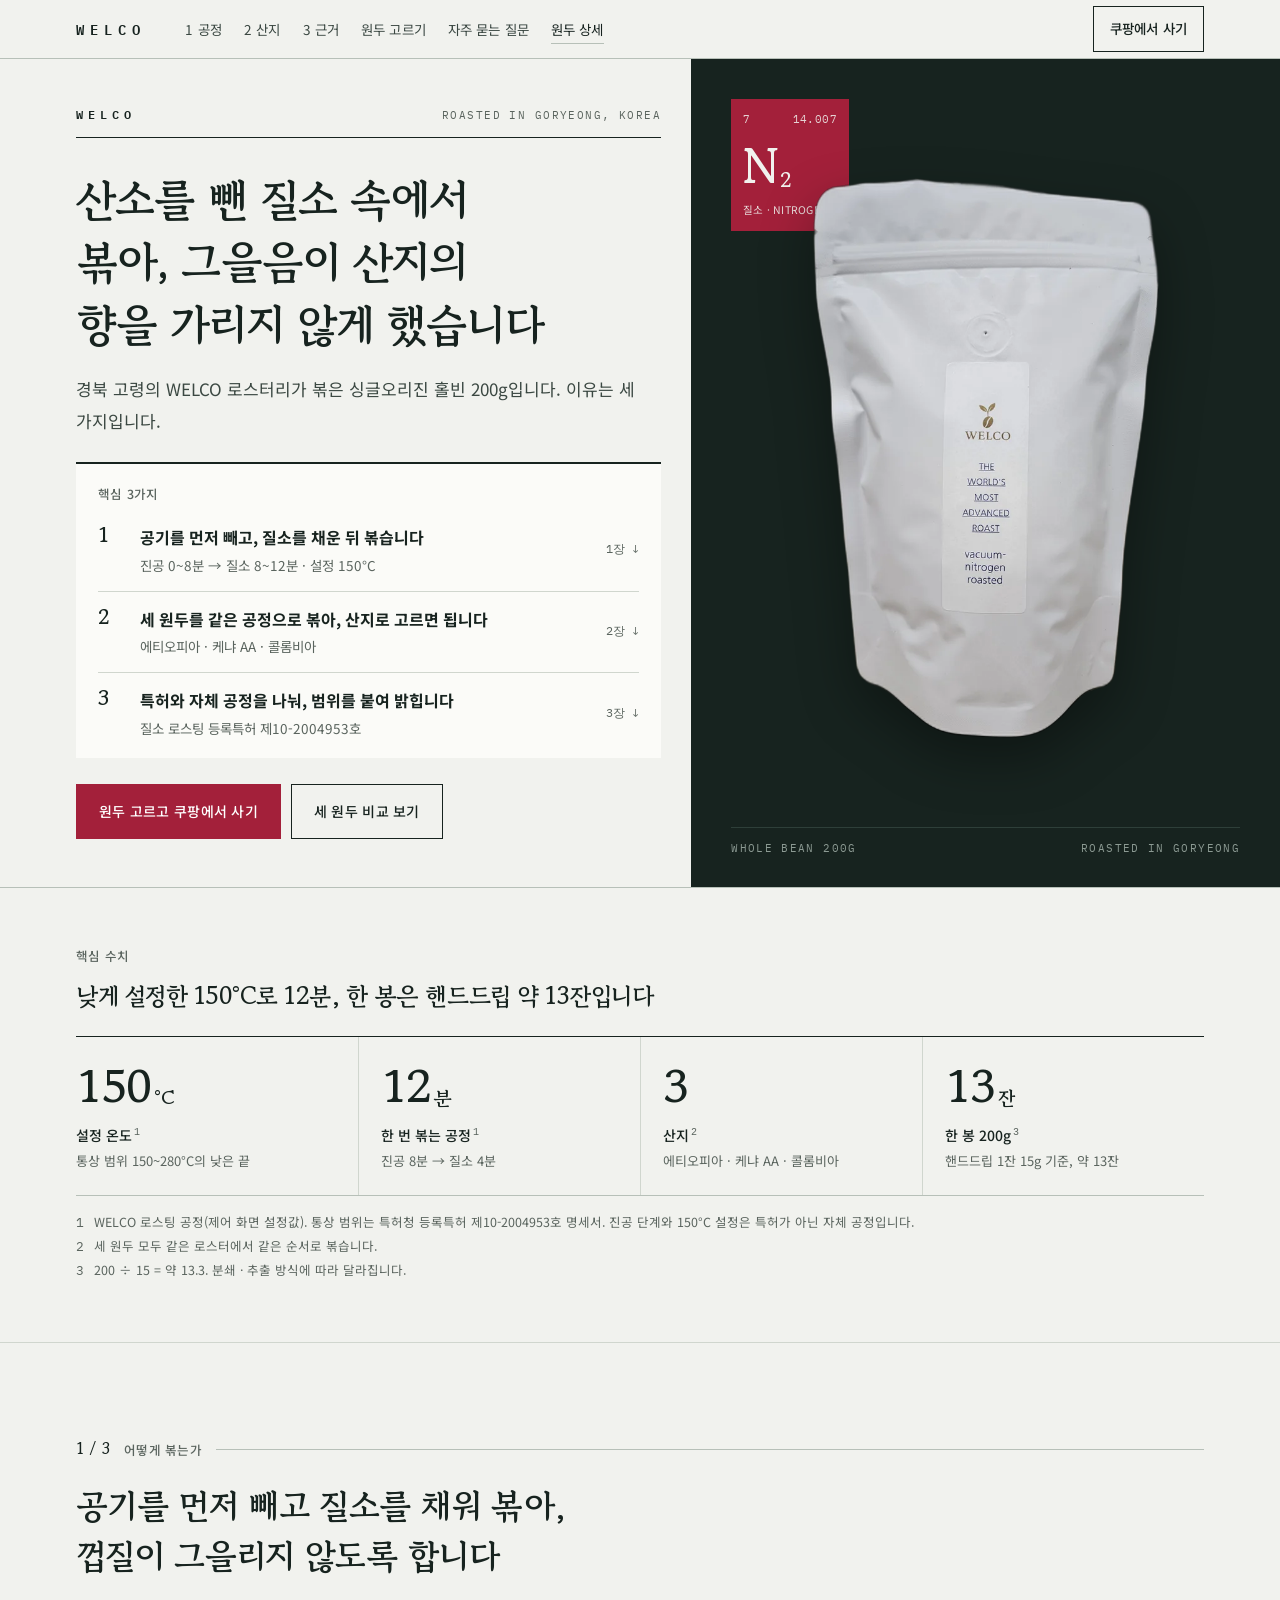
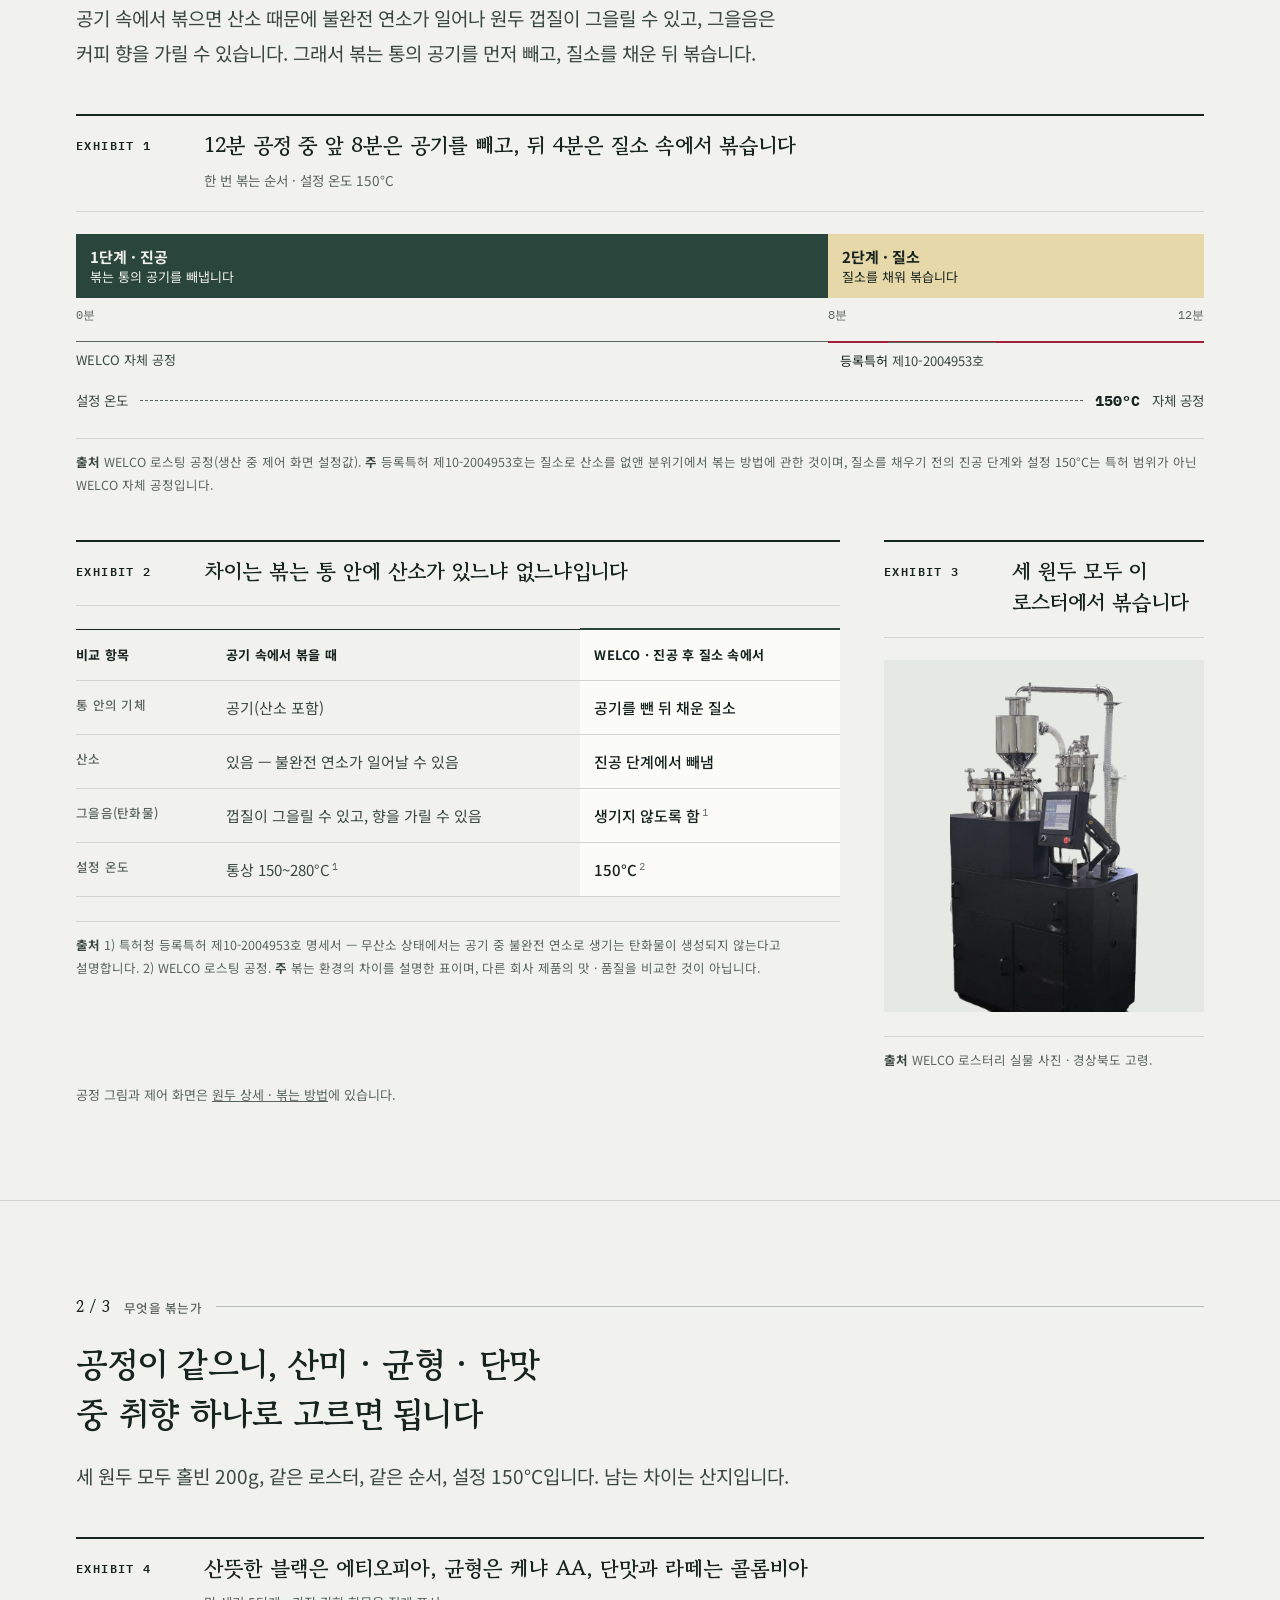
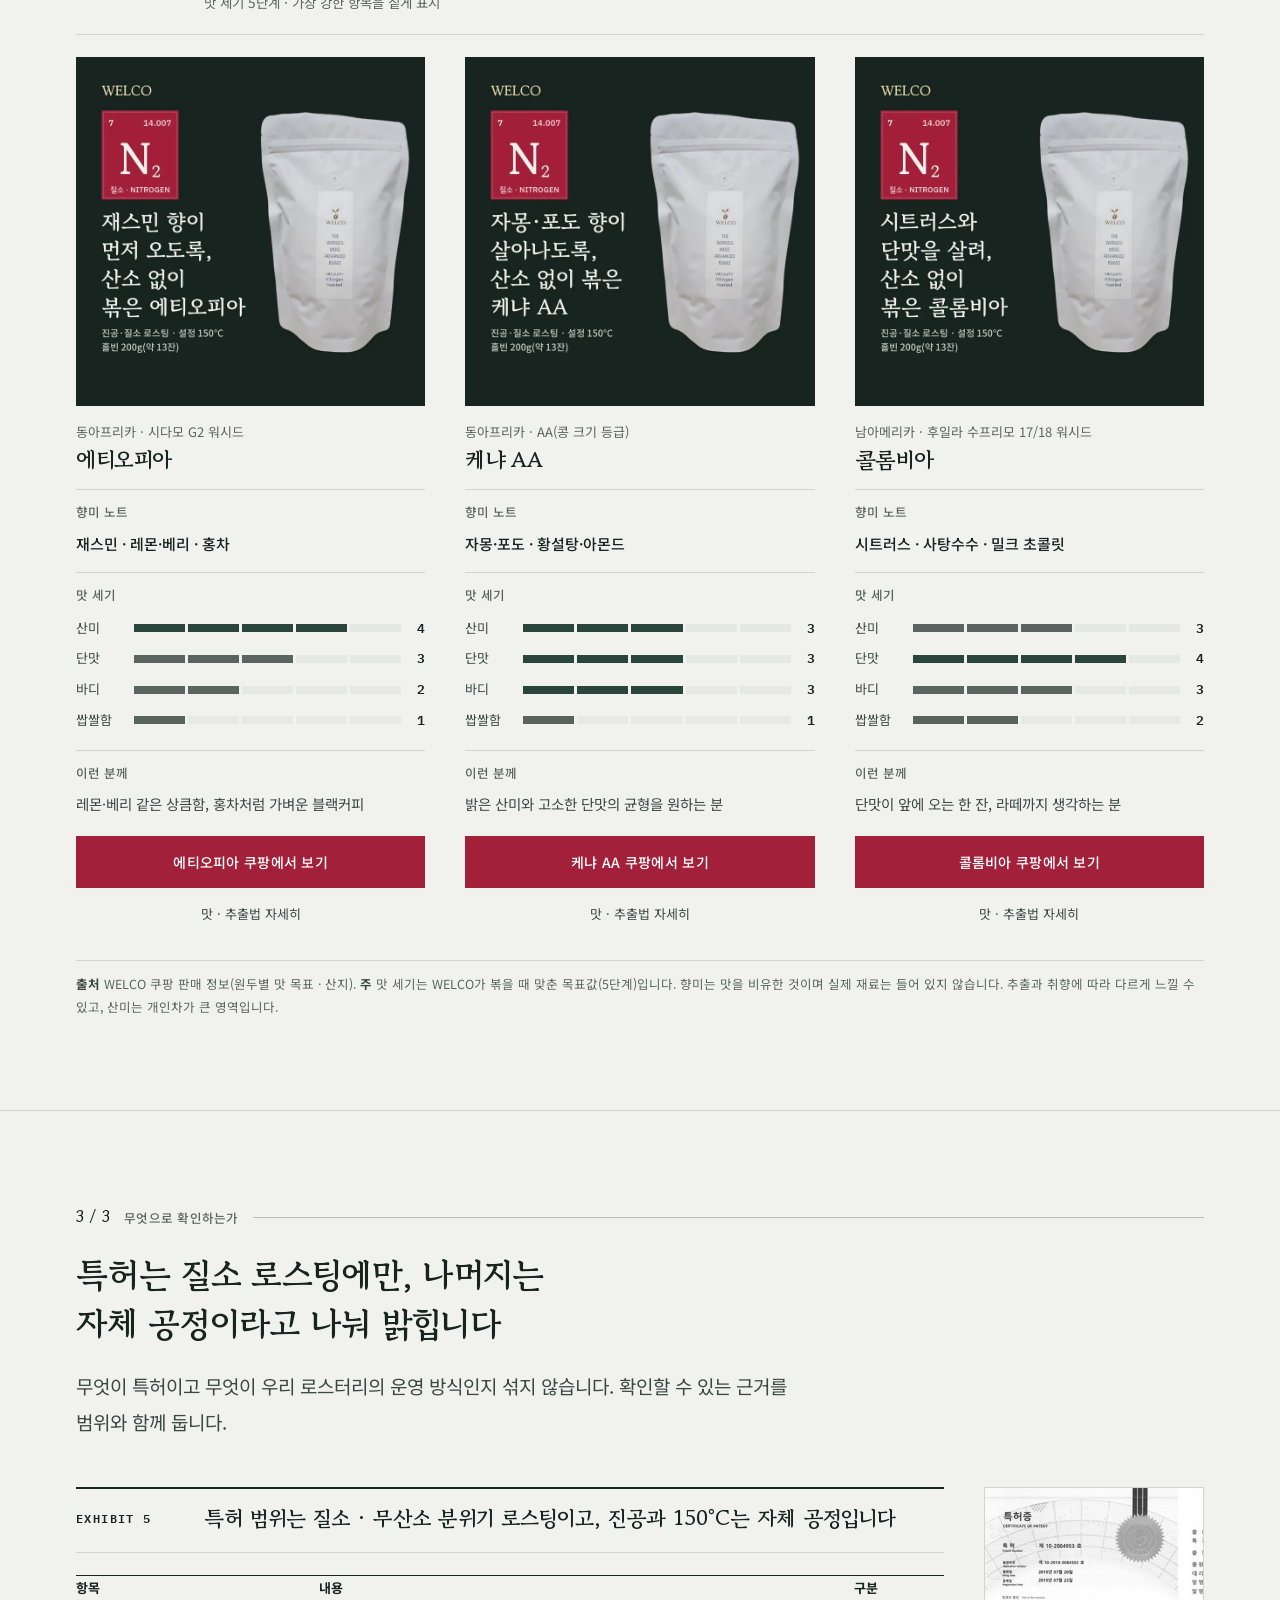
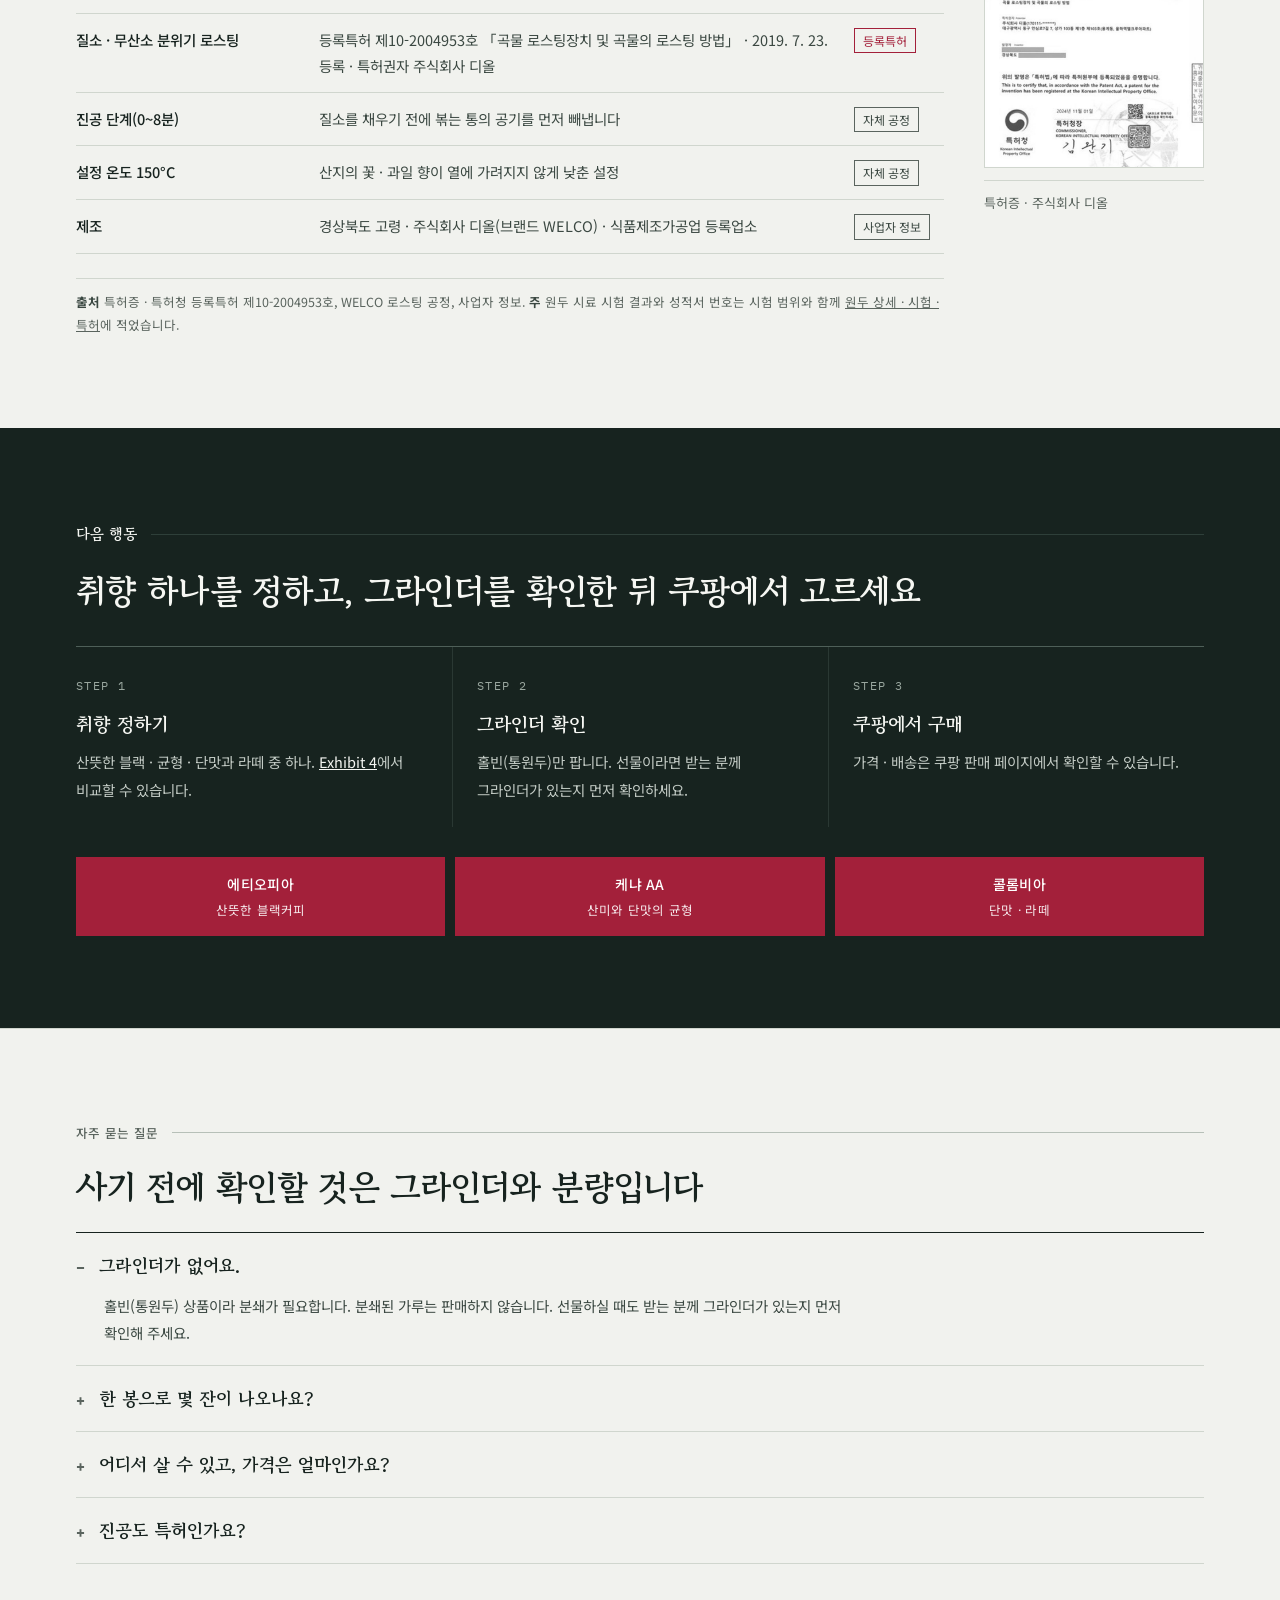
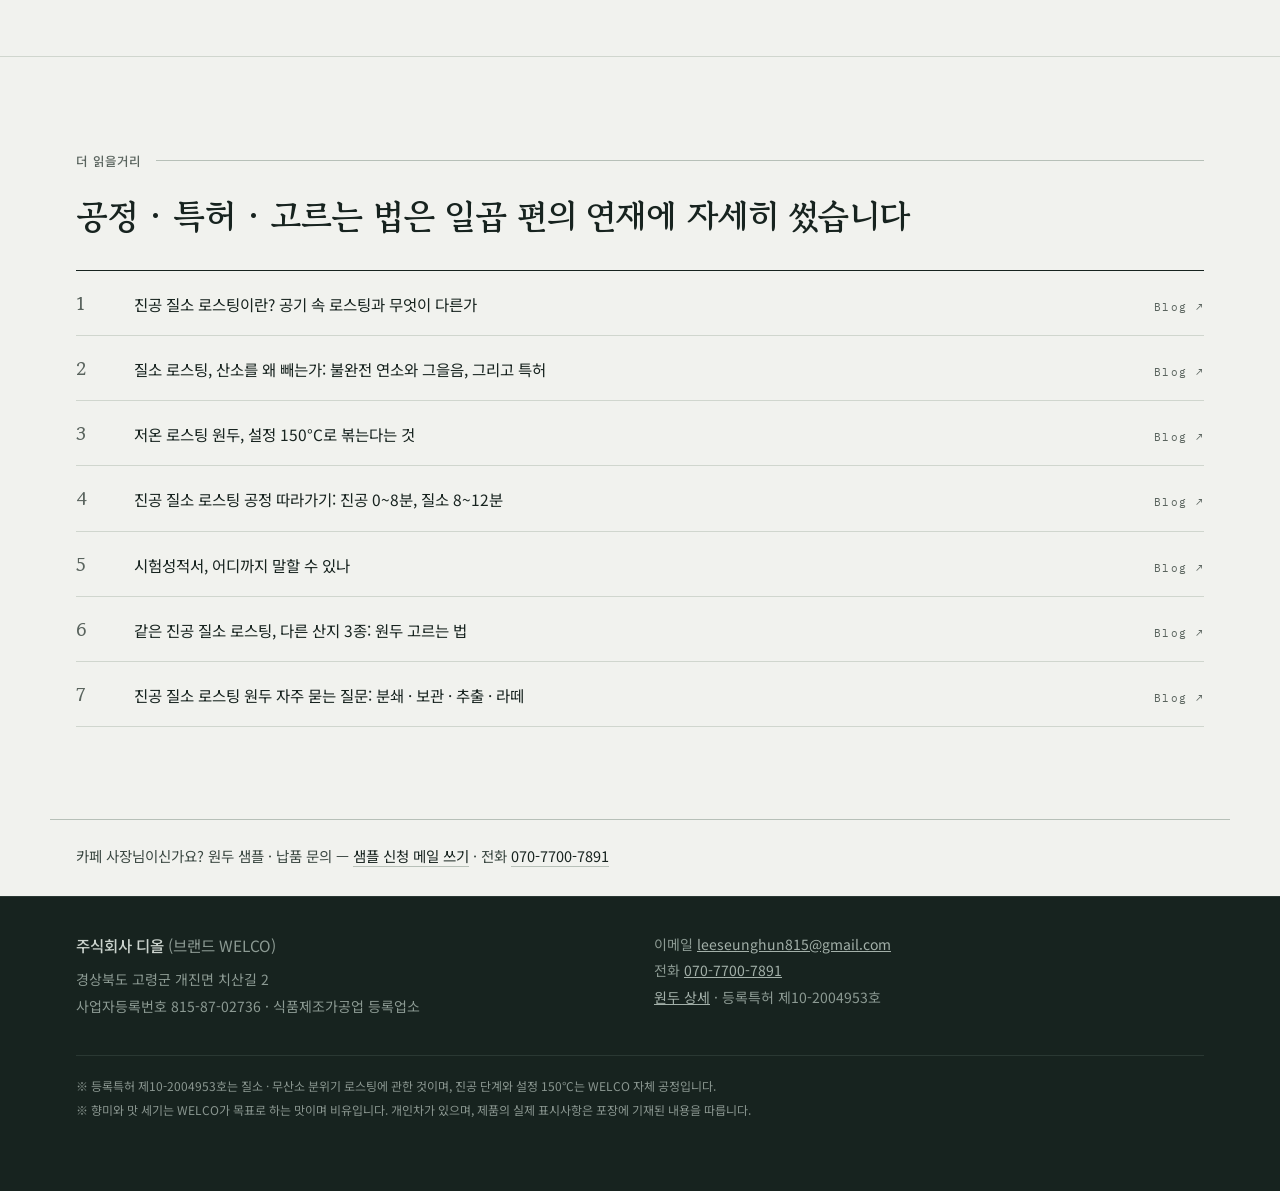
==== commit 8d3cc611: "보고서식 3회차: 액션 타이틀 일관성과 Exhibit 번호 정리 - index 핵심 수치 머리를 주제어에서 결론 문장으로 - shop 생산 제어 화면 사진을 Exhibit 5(결론" ====
--- a/index.html
+++ b/index.html
@@ -191,7 +191,7 @@
     table.ev td{border:0; padding:2px 0; font-size:14.5px;}
     .tl2 .seg > div{padding:8px 10px;}
     .tl2 b{font-size:13.5px;} .tl2 .seg span{font-size:12px;}
-    .scope{font-size:12px;}
+    .scope{font-size:12px;} .scope .lg{display:none;}
     .series a{grid-template-columns:30px minmax(0,1fr);}
     .series .ar{display:none;}
     .series .ti{font-size:15px;}
@@ -257,7 +257,8 @@
 <!-- ══ 핵심 수치 ══════════════════════════════════════════════ -->
 <section class="sect band" aria-labelledby="kpi-t">
   <div class="wrap">
-    <h2 class="label" id="kpi-t">숫자로 본 WELCO 원두</h2>
+    <span class="label">핵심 수치</span>
+    <h2 class="t act" id="kpi-t" style="font-size:24px; margin-bottom:22px;">낮게 설정한 150°C로 12분, 한 봉은 핸드드립 약 13잔입니다</h2>
     <div class="kpis">
       <div><span class="v">150<small>°C</small></span><span class="k">설정 온도<sup>1</sup></span><span class="s">통상 범위 150~280°C의 낮은 끝</span></div>
       <div><span class="v">12<small>분</small></span><span class="k">한 번 볶는 공정<sup>1</sup></span><span class="s">진공 8분 → 질소 4분</span></div>
@@ -287,7 +288,7 @@
           <div class="nit"><b>2단계 · 질소</b><span>질소를 채워 볶습니다</span></div>
         </div>
         <div class="ticks" aria-hidden="true"><span>0분</span><span><span>8분</span><span>12분</span></span></div>
-        <div class="scope" aria-hidden="true"><span>WELCO 자체 공정</span><span>등록특허 제10-2004953호</span></div>
+        <div class="scope" aria-hidden="true"><span>WELCO 자체 공정</span><span>등록특허<span class="lg"> 제10-2004953호</span></span></div>
         <div class="temp" aria-hidden="true"><span>설정 온도</span><i></i><b>150°C</b><span>자체 공정</span></div>
       </div>
       <figcaption class="ex-src"><b>출처</b> WELCO 로스팅 공정(생산 중 제어 화면 설정값). <b>주</b> 등록특허 제10-2004953호는 질소로 산소를 없앤 분위기에서 볶는 방법에 관한 것이며, 질소를 채우기 전의 진공 단계와 설정 150°C는 특허 범위가 아닌 WELCO 자체 공정입니다.</figcaption>
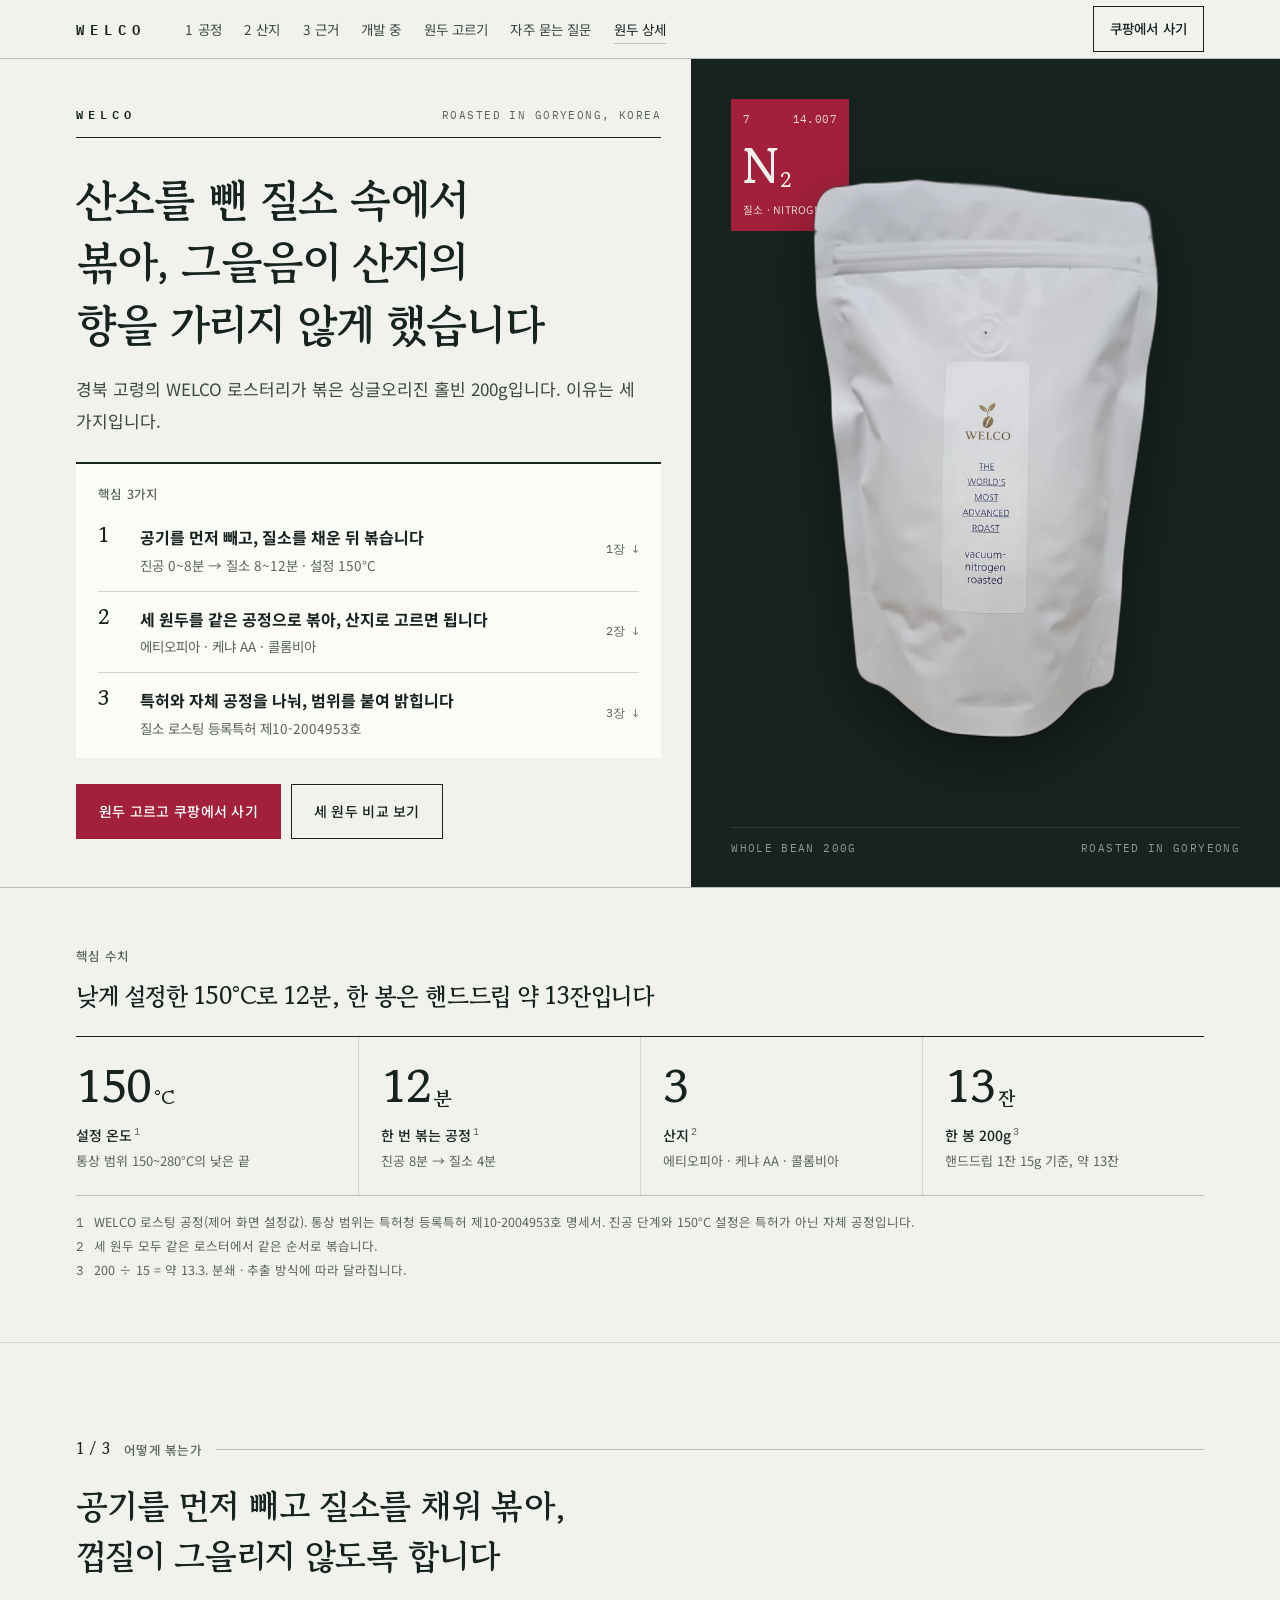
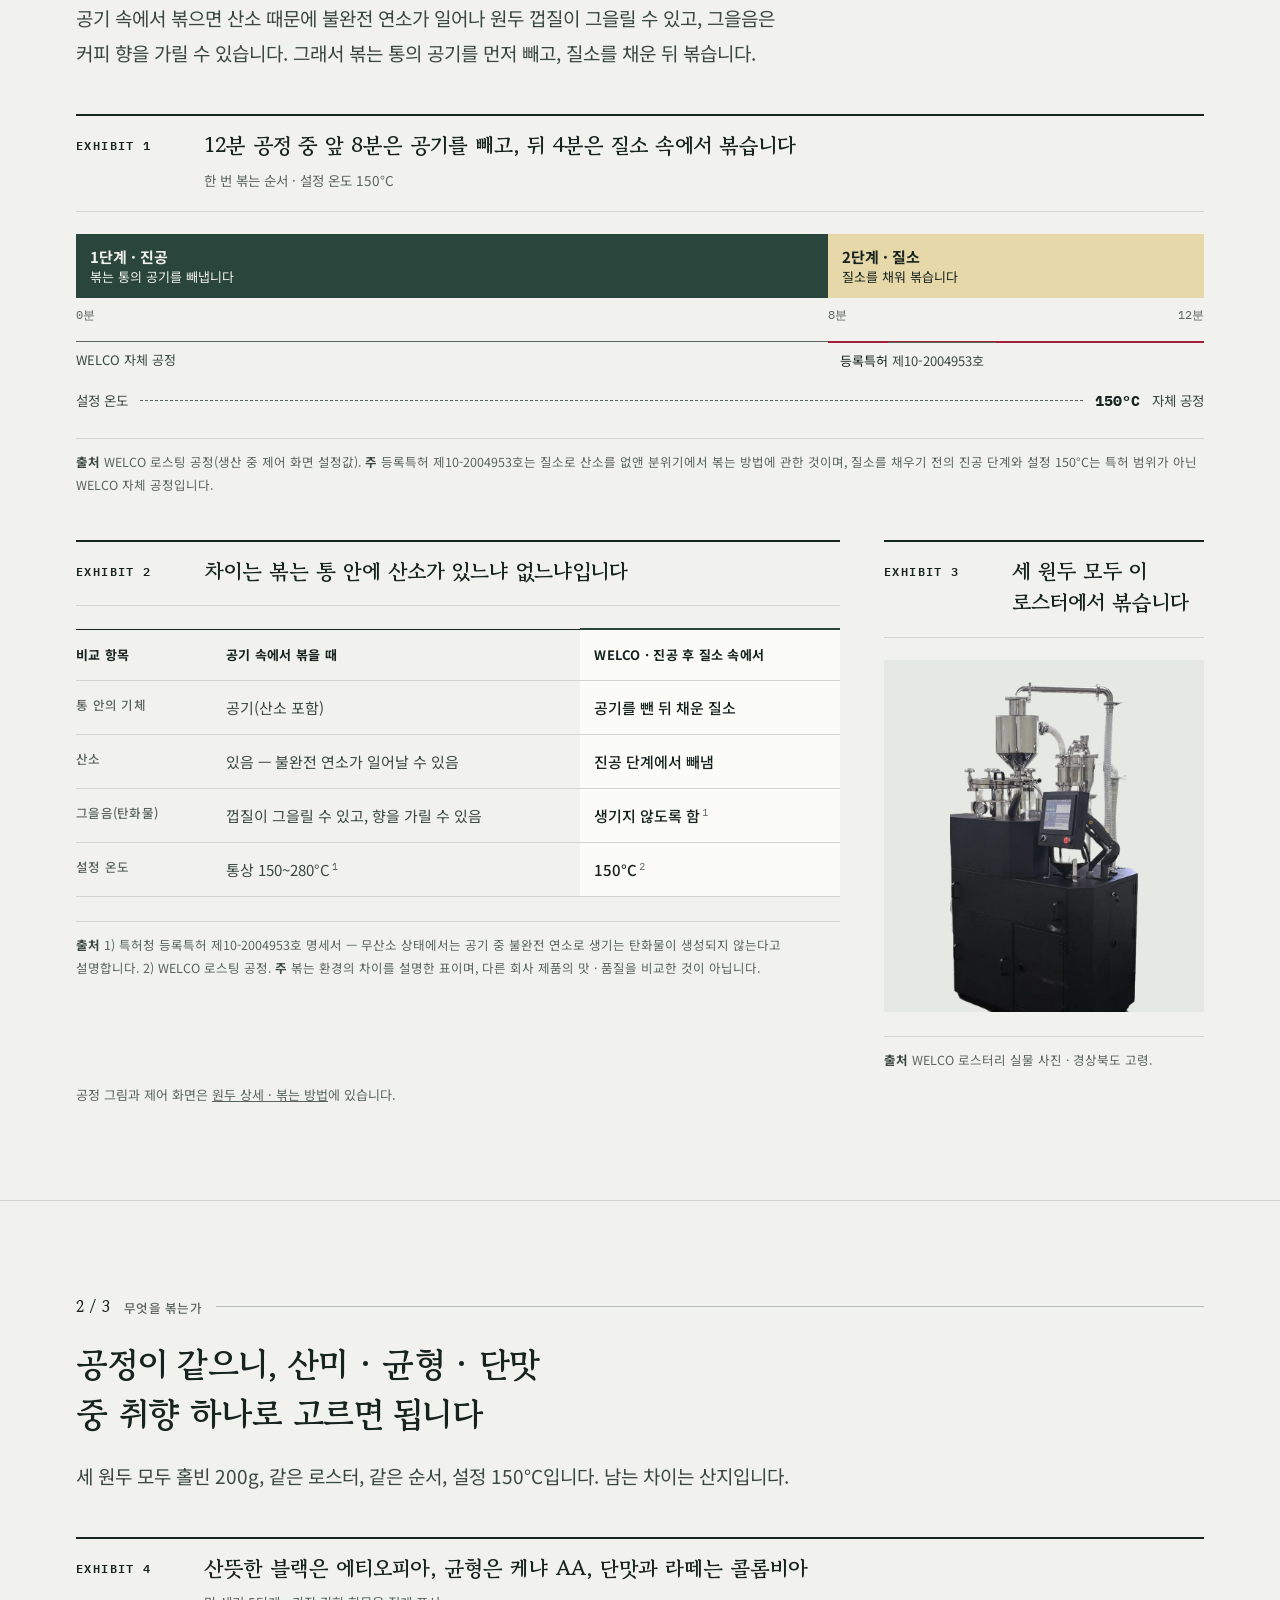
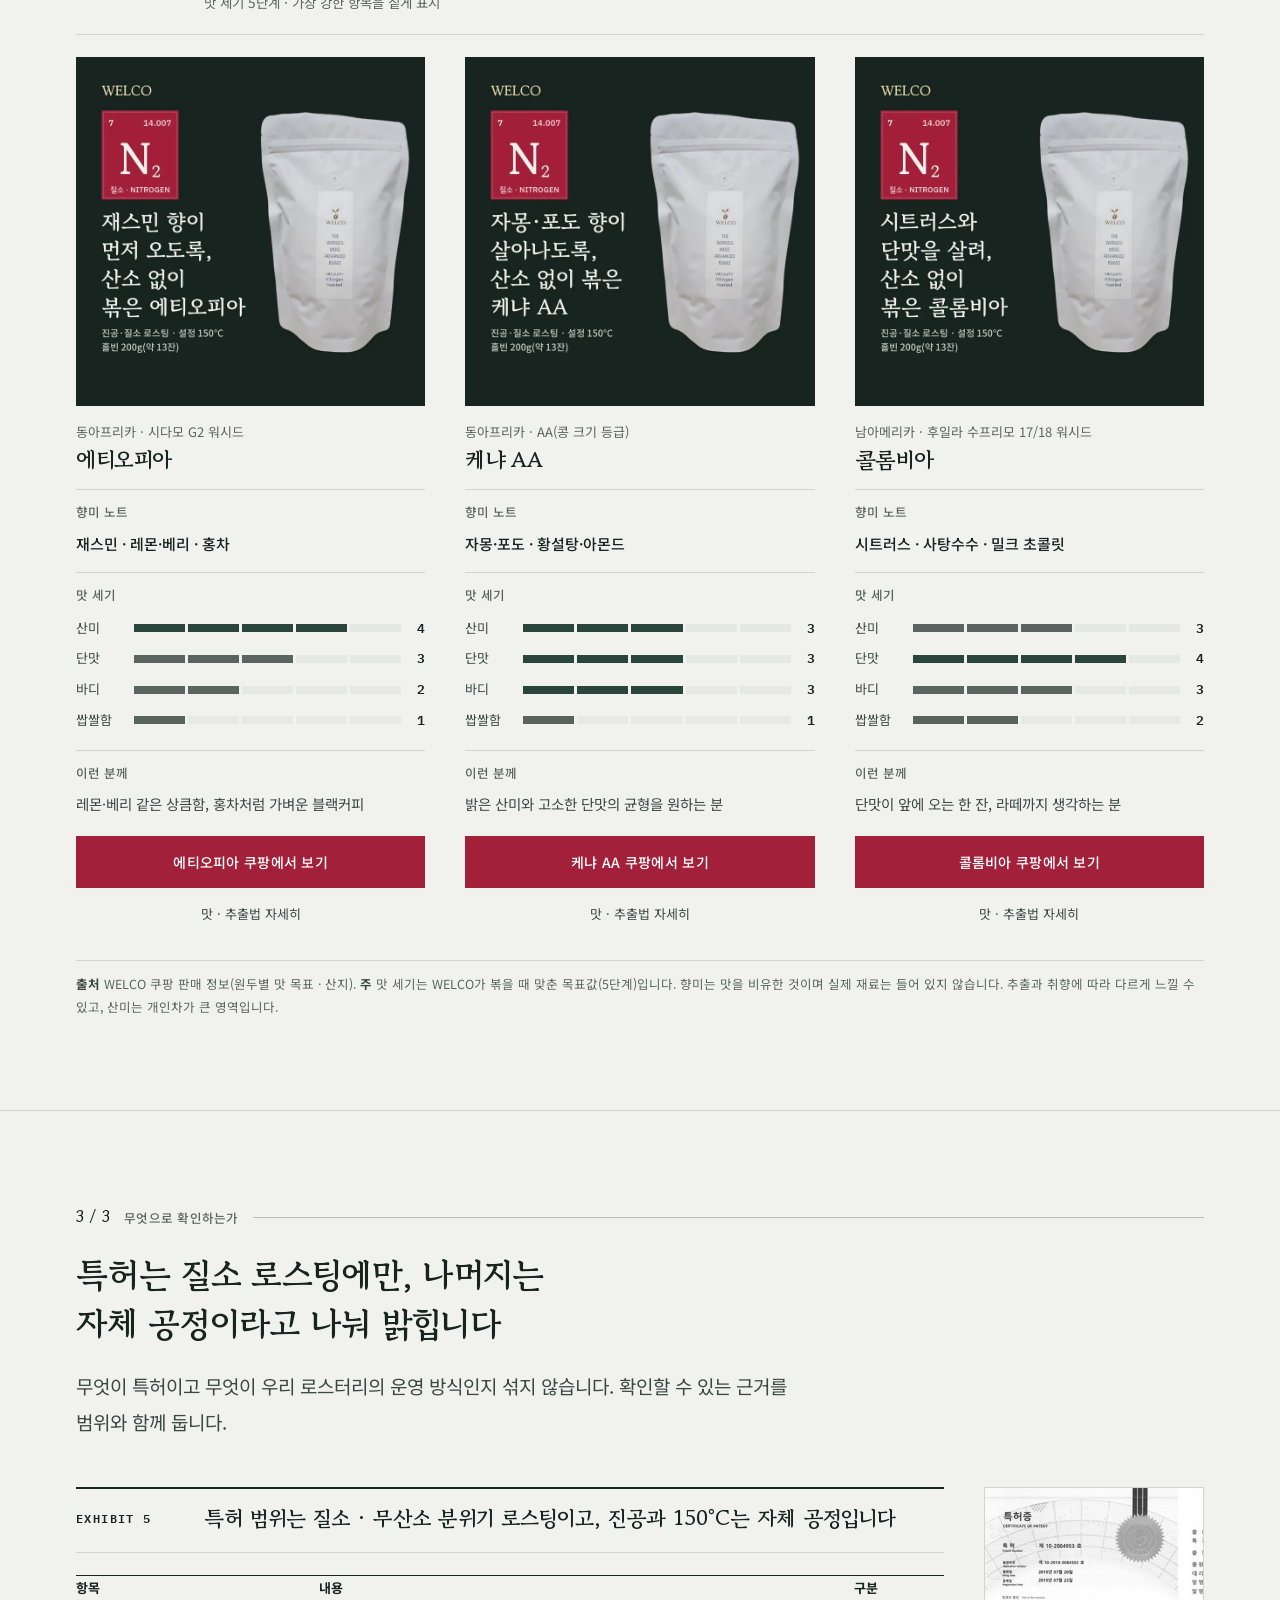
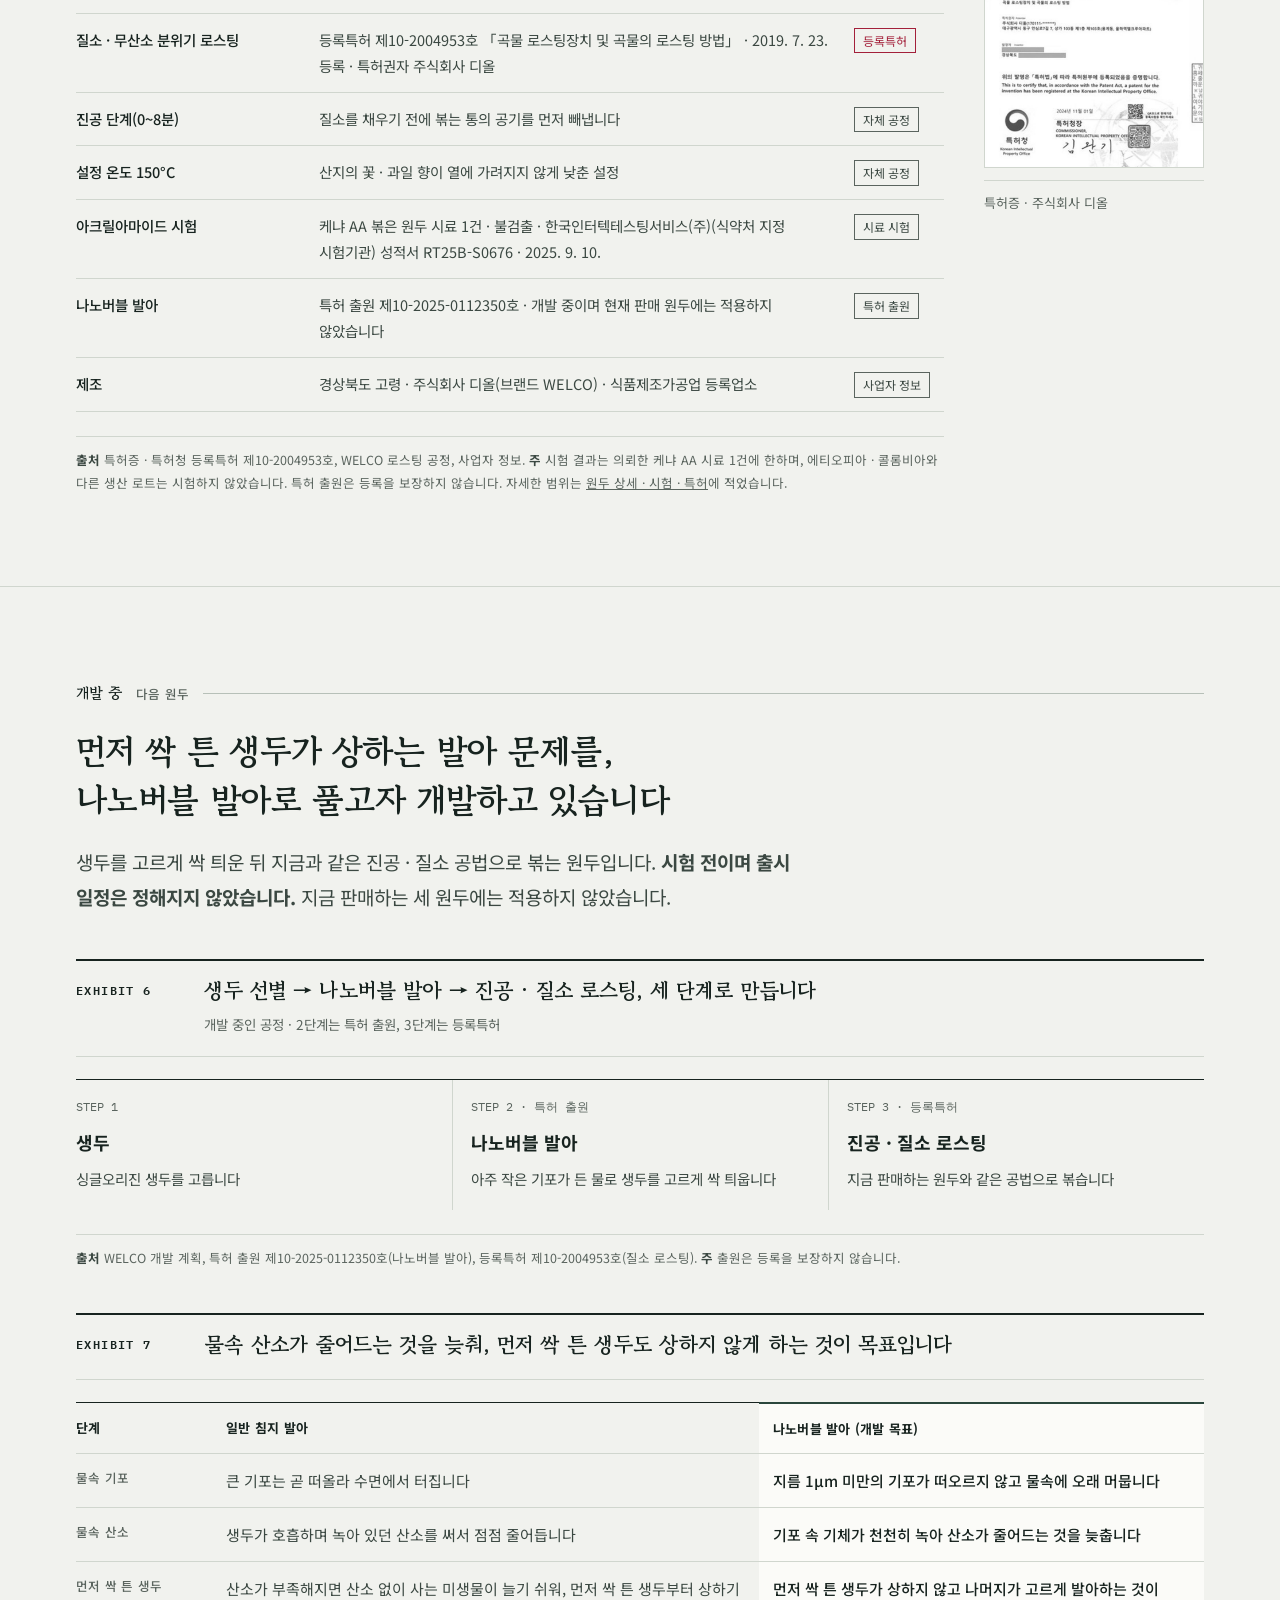
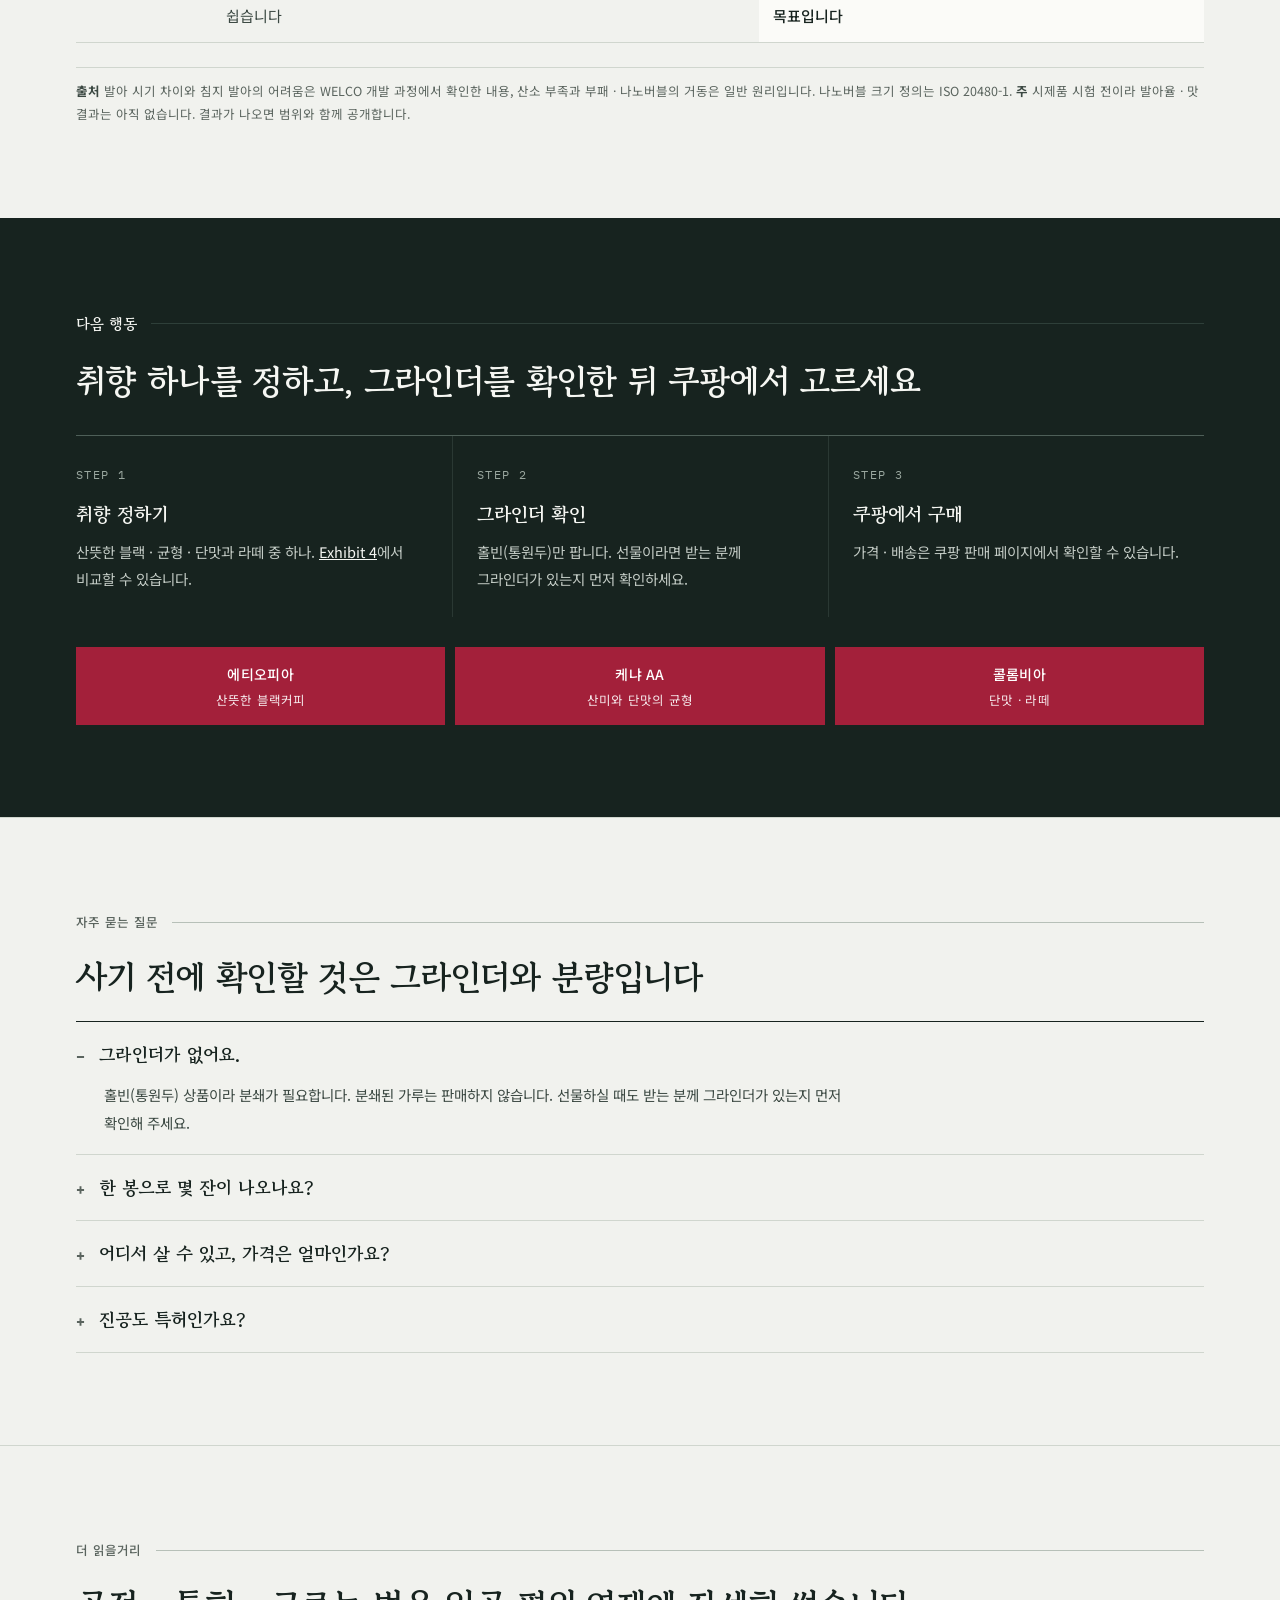
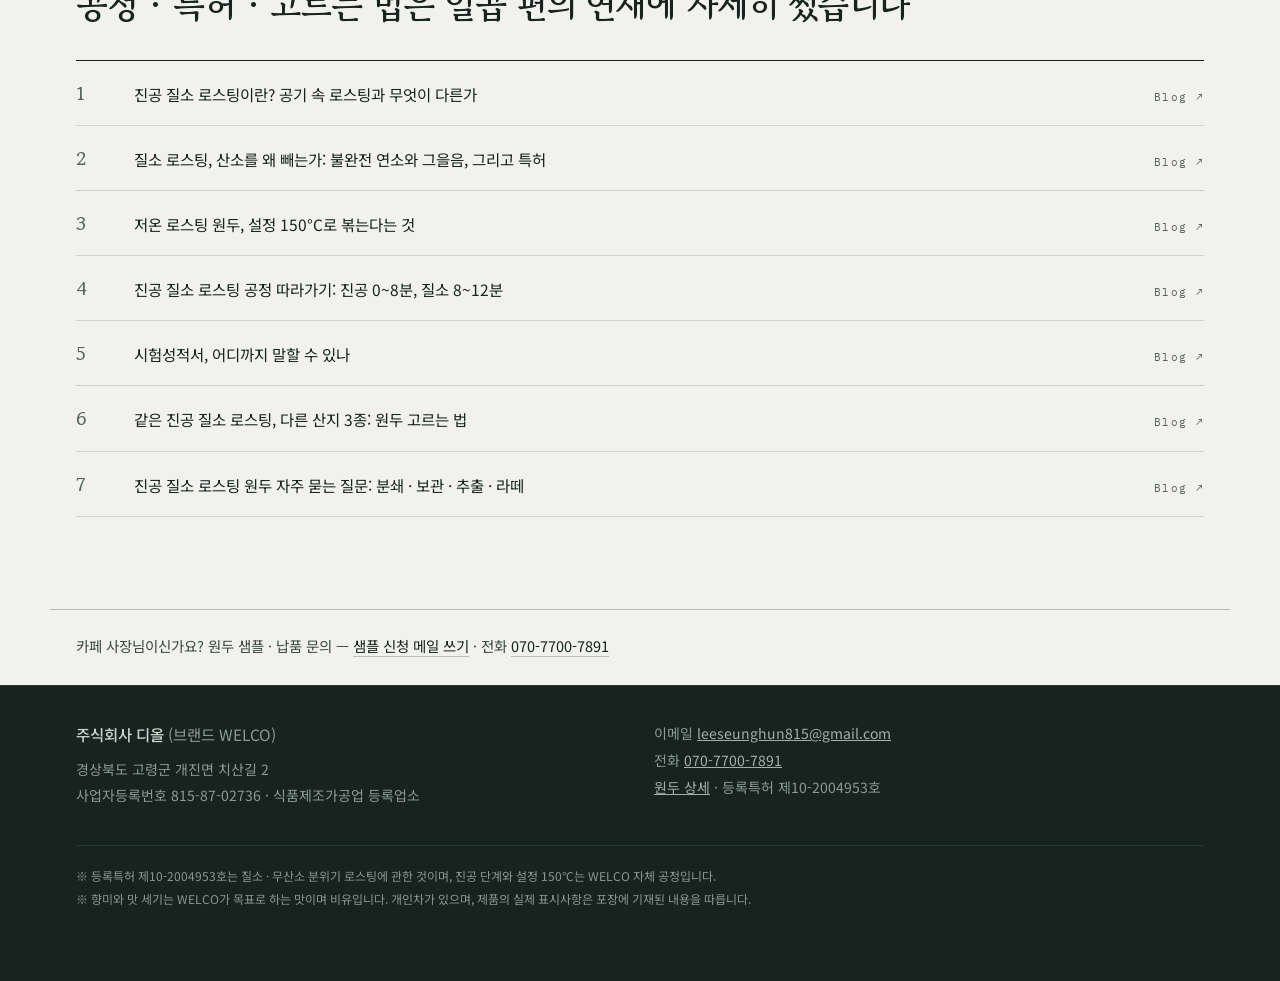
==== commit d4e2b3be: "첫 화면에 시험 결과·특허 출원 근거와 개발 중 나노버블 발아 장(Exhibit 6·7) 추가 Co-Authored-By: Claude Opus 5.5 <noreply@anthro" ====
--- a/index.html
+++ b/index.html
@@ -138,6 +138,16 @@
   .duo3{display:grid; grid-template-columns:minmax(0,1fr) 220px; gap:40px; align-items:start;}
   .duo3 figure img{border:1px solid var(--rule);}
 
+  /* Exhibit 6 — 개발 공정 */
+  .flow3{list-style:none; margin:0; padding:0; display:grid; grid-template-columns:repeat(3,minmax(0,1fr)); border-top:1px solid var(--ink);}
+  .flow3 li{padding:16px 18px 18px 0; min-width:0;}
+  .flow3 li + li{padding-left:18px; border-left:1px solid var(--rule);}
+  .flow3 .s{display:block; font-family:var(--mono); font-size:12px; color:var(--ink3); margin-bottom:6px;}
+  .flow3 b{font-size:18px;}
+  .flow3 p{margin:6px 0 0; font-size:14.5px; color:var(--ink2);}
+  #rnd .ex + .ex{margin-top:44px;}
+  @media(max-width:700px){ .flow3{grid-template-columns:1fr;} .flow3 li + li{padding-left:0; border-left:0; border-top:1px solid var(--rule);} }
+
   /* 다음 행동 */
   .next{list-style:none; margin:30px 0 0; padding:0; display:grid; grid-template-columns:repeat(3,minmax(0,1fr)); border-top:1px solid #4E5F58;}
   .next li{padding:22px 24px 24px 0; min-width:0;}
@@ -210,6 +220,7 @@
       <li><a href="#process">1 공정</a></li>
       <li><a href="#origins">2 산지</a></li>
       <li><a href="#evidence">3 근거</a></li>
+      <li><a href="#rnd">개발 중</a></li>
       <li><a href="#next">원두 고르기</a></li>
       <li><a href="#faq">자주 묻는 질문</a></li>
       <li><a class="x" href="shop.html">원두 상세</a></li>
@@ -397,17 +408,55 @@
               <tr><td>질소 · 무산소 분위기 로스팅</td><td>등록특허 제10-2004953호 「곡물 로스팅장치 및 곡물의 로스팅 방법」 · 2019. 7. 23. 등록 · 특허권자 주식회사 디올</td><td><span class="tag pt">등록특허</span></td></tr>
               <tr><td>진공 단계(0~8분)</td><td>질소를 채우기 전에 볶는 통의 공기를 먼저 빼냅니다</td><td><span class="tag">자체 공정</span></td></tr>
               <tr><td>설정 온도 150°C</td><td>산지의 꽃 · 과일 향이 열에 가려지지 않게 낮춘 설정</td><td><span class="tag">자체 공정</span></td></tr>
+              <tr><td>아크릴아마이드 시험</td><td>케냐 AA 볶은 원두 시료 1건 · 불검출 · 한국인터텍테스팅서비스(주)(식약처 지정 시험기관) 성적서 RT25B-S0676 · 2025. 9. 10.</td><td><span class="tag">시료 시험</span></td></tr>
+              <tr><td>나노버블 발아</td><td>특허 출원 제10-2025-0112350호 · 개발 중이며 현재 판매 원두에는 적용하지 않았습니다</td><td><span class="tag">특허 출원</span></td></tr>
               <tr><td>제조</td><td>경상북도 고령 · 주식회사 디올(브랜드 WELCO) · 식품제조가공업 등록업소</td><td><span class="tag">사업자 정보</span></td></tr>
             </tbody>
           </table>
         </div>
-        <figcaption class="ex-src"><b>출처</b> 특허증 · 특허청 등록특허 제10-2004953호, WELCO 로스팅 공정, 사업자 정보. <b>주</b> 원두 시료 시험 결과와 성적서 번호는 시험 범위와 함께 <a href="shop.html#proof">원두 상세 · 시험 · 특허</a>에 적었습니다.</figcaption>
+        <figcaption class="ex-src"><b>출처</b> 특허증 · 특허청 등록특허 제10-2004953호, WELCO 로스팅 공정, 사업자 정보. <b>주</b> 시험 결과는 의뢰한 케냐 AA 시료 1건에 한하며, 에티오피아 · 콜롬비아와 다른 생산 로트는 시험하지 않았습니다. 특허 출원은 등록을 보장하지 않습니다. 자세한 범위는 <a href="shop.html#proof">원두 상세 · 시험 · 특허</a>에 적었습니다.</figcaption>
       </figure>
       <figure class="shot" style="margin-top:44px;">
         <img src="assets/patent.jpg" alt="특허증 제10-2004953호" width="760" height="974" loading="lazy" decoding="async">
         <figcaption>특허증 · 주식회사 디올</figcaption>
       </figure>
     </div>
+  </div>
+</section>
+
+<!-- ══ 개발 중 · 나노버블 발아 ══════════════════════════════════ -->
+<section class="sect" id="rnd">
+  <div class="wrap">
+    <div class="chap"><span class="n">개발 중</span><span class="label">다음 원두</span><span class="line"></span></div>
+    <h2 class="t act">먼저 싹 튼 생두가 상하는 발아 문제를, 나노버블 발아로 풀고자 개발하고 있습니다</h2>
+    <p class="lede">생두를 고르게 싹 틔운 뒤 지금과 같은 진공 · 질소 공법으로 볶는 원두입니다. <b>시험 전이며 출시 일정은 정해지지 않았습니다.</b> 지금 판매하는 세 원두에는 적용하지 않았습니다.</p>
+
+    <figure class="ex">
+      <div class="ex-h"><span class="ex-no">Exhibit 6</span><p class="ex-t">생두 선별 → 나노버블 발아 → 진공 · 질소 로스팅, 세 단계로 만듭니다</p><p class="ex-sub">개발 중인 공정 · 2단계는 특허 출원, 3단계는 등록특허</p></div>
+      <div class="ex-b">
+        <ol class="flow3">
+          <li><span class="s">STEP 1</span><b>생두</b><p>싱글오리진 생두를 고릅니다</p></li>
+          <li><span class="s">STEP 2 · 특허 출원</span><b>나노버블 발아</b><p>아주 작은 기포가 든 물로 생두를 고르게 싹 틔웁니다</p></li>
+          <li><span class="s">STEP 3 · 등록특허</span><b>진공 · 질소 로스팅</b><p>지금 판매하는 원두와 같은 공법으로 볶습니다</p></li>
+        </ol>
+      </div>
+      <figcaption class="ex-src"><b>출처</b> WELCO 개발 계획, 특허 출원 제10-2025-0112350호(나노버블 발아), 등록특허 제10-2004953호(질소 로스팅). <b>주</b> 출원은 등록을 보장하지 않습니다.</figcaption>
+    </figure>
+
+    <figure class="ex">
+      <div class="ex-h"><span class="ex-no">Exhibit 7</span><p class="ex-t">물속 산소가 줄어드는 것을 늦춰, 먼저 싹 튼 생두도 상하지 않게 하는 것이 목표입니다</p></div>
+      <div class="ex-b">
+        <table class="cmp">
+          <thead><tr><th scope="col">단계</th><th scope="col">일반 침지 발아</th><th scope="col" class="we">나노버블 발아 (개발 목표)</th></tr></thead>
+          <tbody>
+            <tr><th scope="row">물속 기포</th><td>큰 기포는 곧 떠올라 수면에서 터집니다</td><td class="we">지름 1µm 미만의 기포가 떠오르지 않고 물속에 오래 머뭅니다</td></tr>
+            <tr><th scope="row">물속 산소</th><td>생두가 호흡하며 녹아 있던 산소를 써서 점점 줄어듭니다</td><td class="we">기포 속 기체가 천천히 녹아 산소가 줄어드는 것을 늦춥니다</td></tr>
+            <tr><th scope="row">먼저 싹 튼 생두</th><td>산소가 부족해지면 산소 없이 사는 미생물이 늘기 쉬워, 먼저 싹 튼 생두부터 상하기 쉽습니다</td><td class="we">먼저 싹 튼 생두가 상하지 않고 나머지가 고르게 발아하는 것이 목표입니다</td></tr>
+          </tbody>
+        </table>
+      </div>
+      <figcaption class="ex-src"><b>출처</b> 발아 시기 차이와 침지 발아의 어려움은 WELCO 개발 과정에서 확인한 내용, 산소 부족과 부패 · 나노버블의 거동은 일반 원리입니다. 나노버블 크기 정의는 ISO 20480-1. <b>주</b> 시제품 시험 전이라 발아율 · 맛 결과는 아직 없습니다. 결과가 나오면 범위와 함께 공개합니다.</figcaption>
+    </figure>
   </div>
 </section>
 
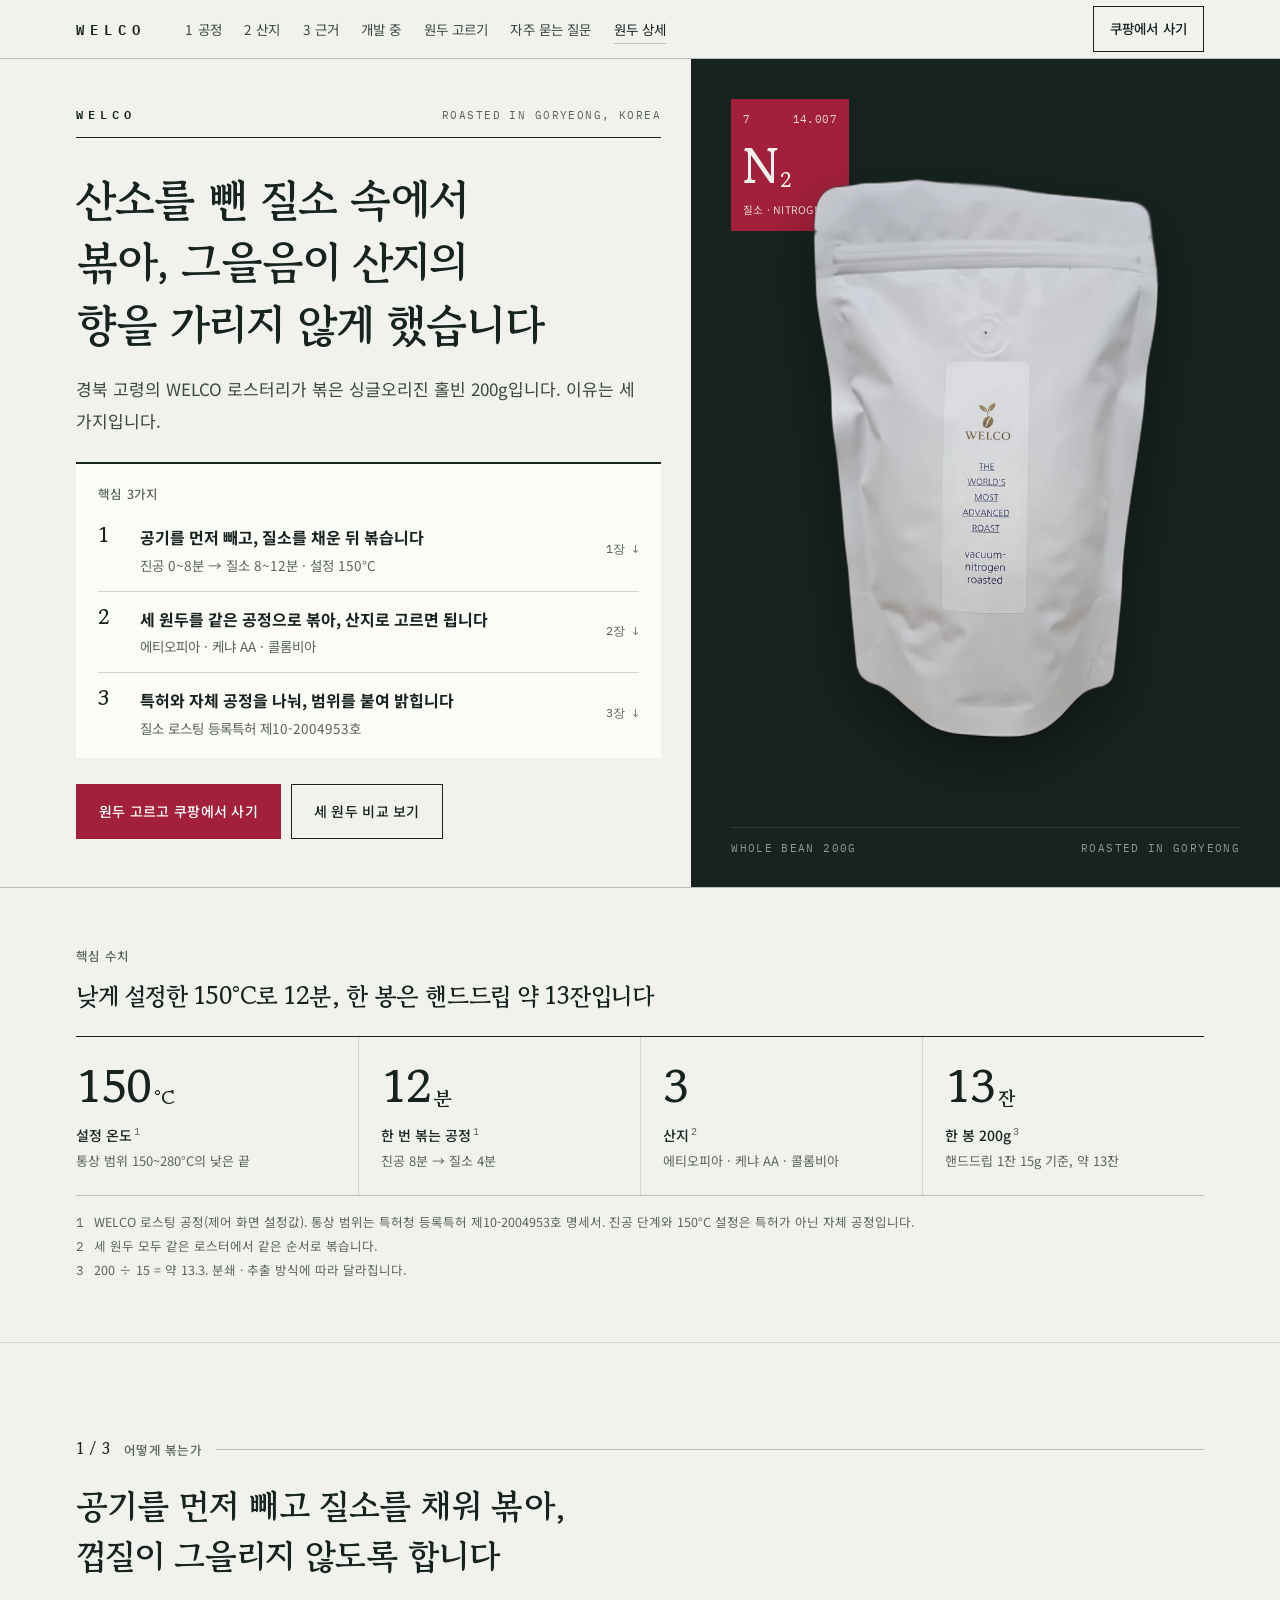
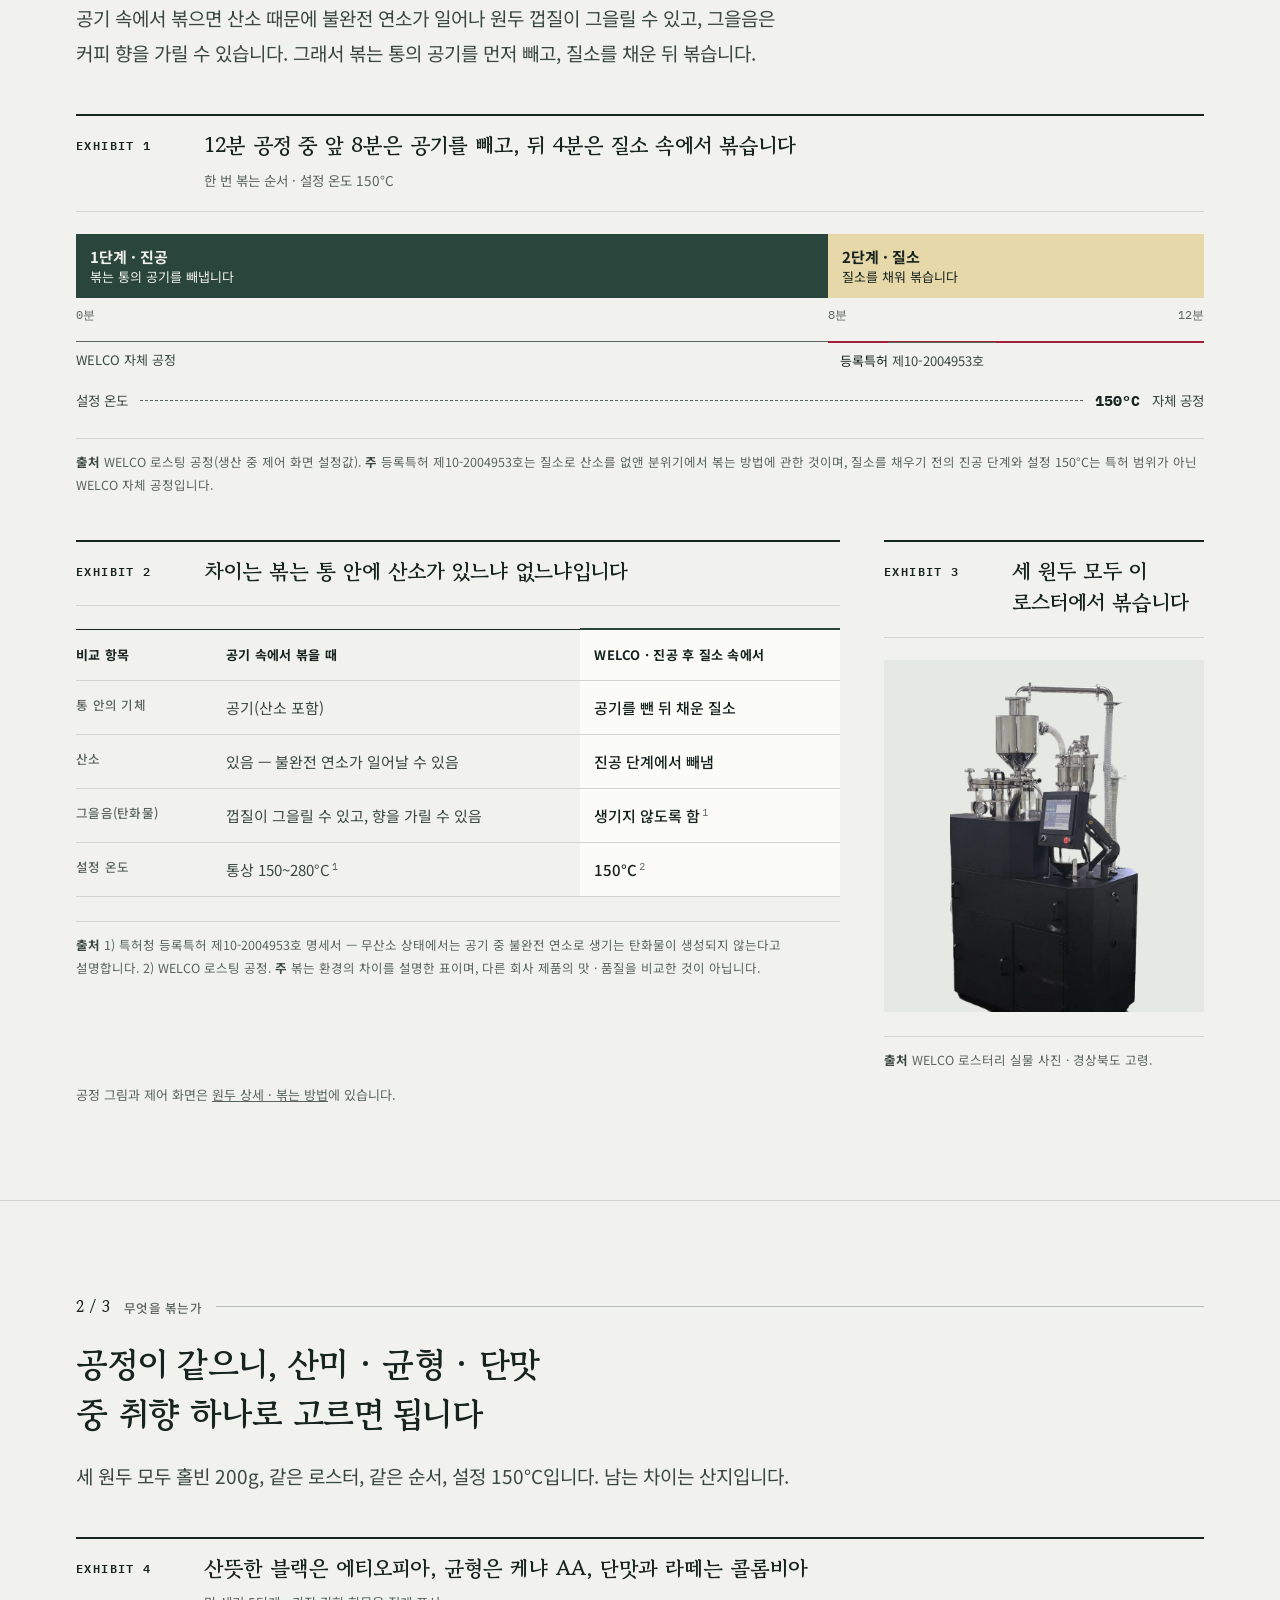
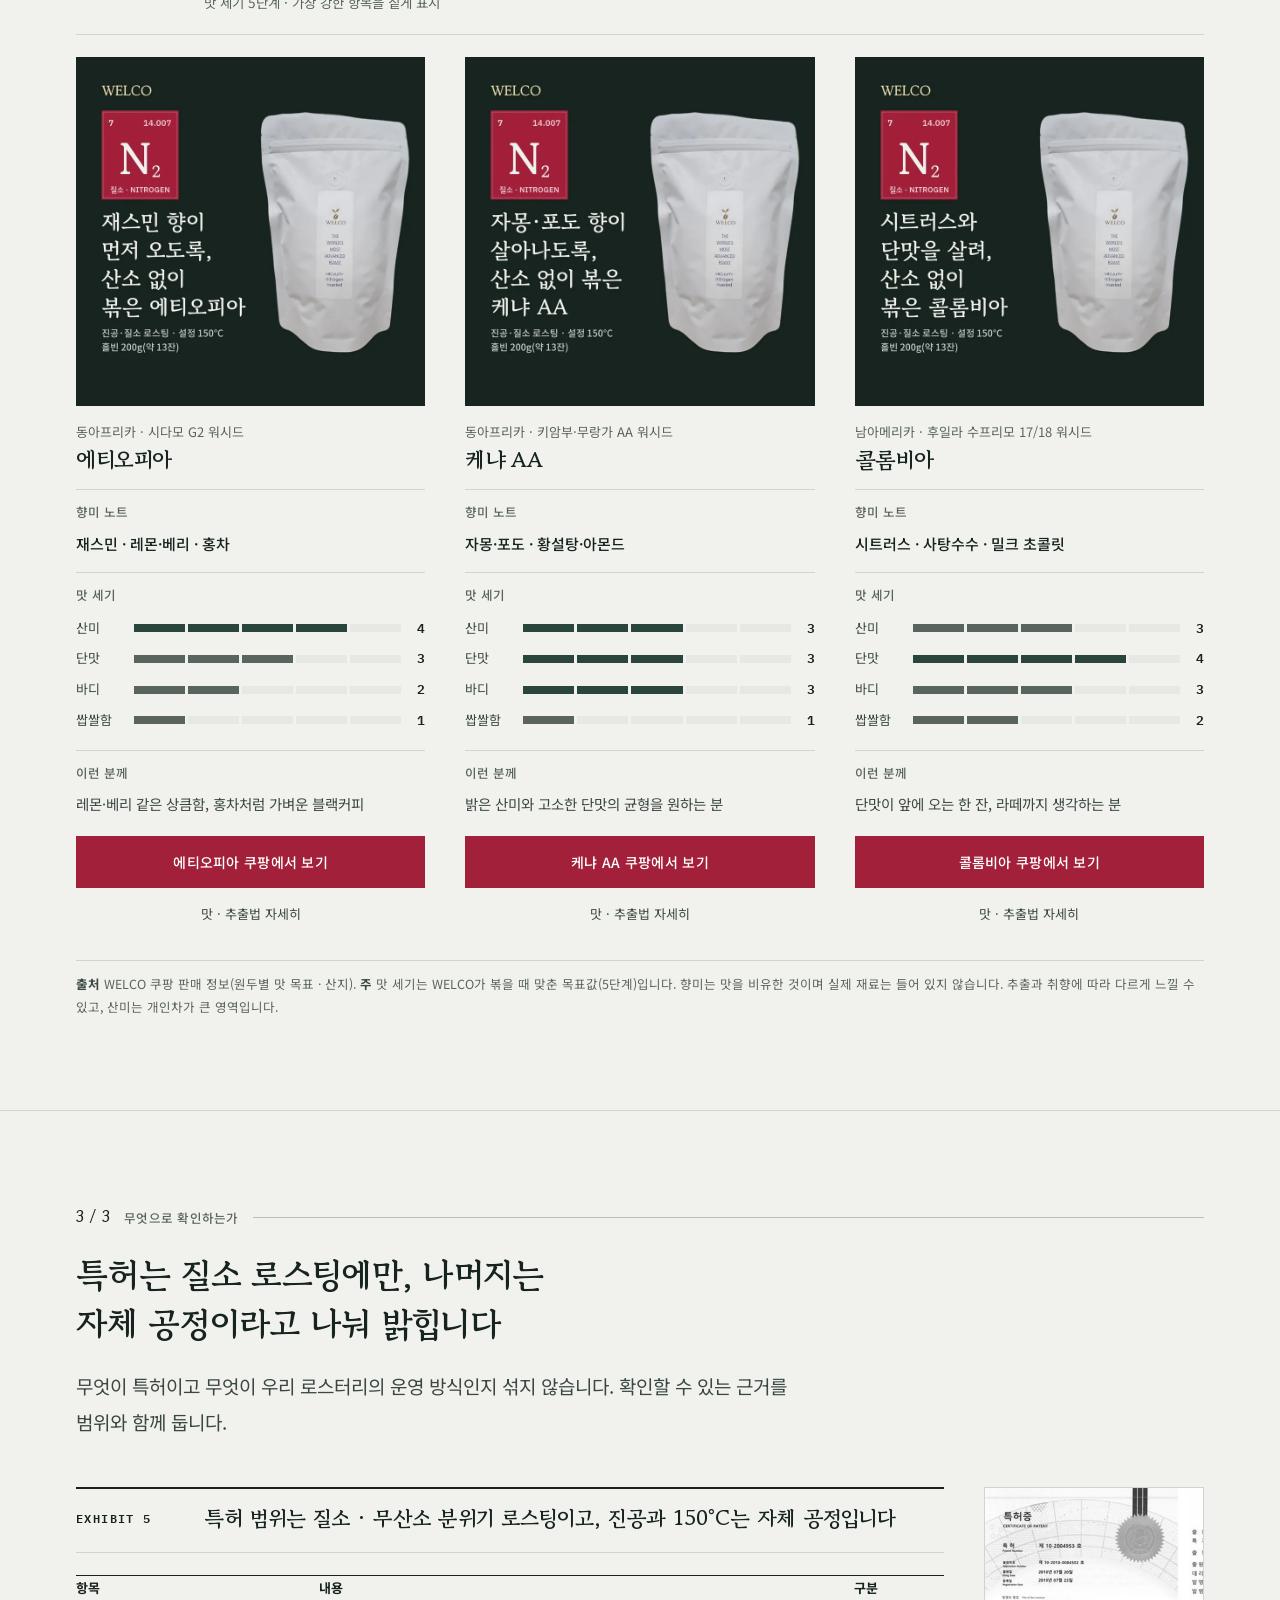
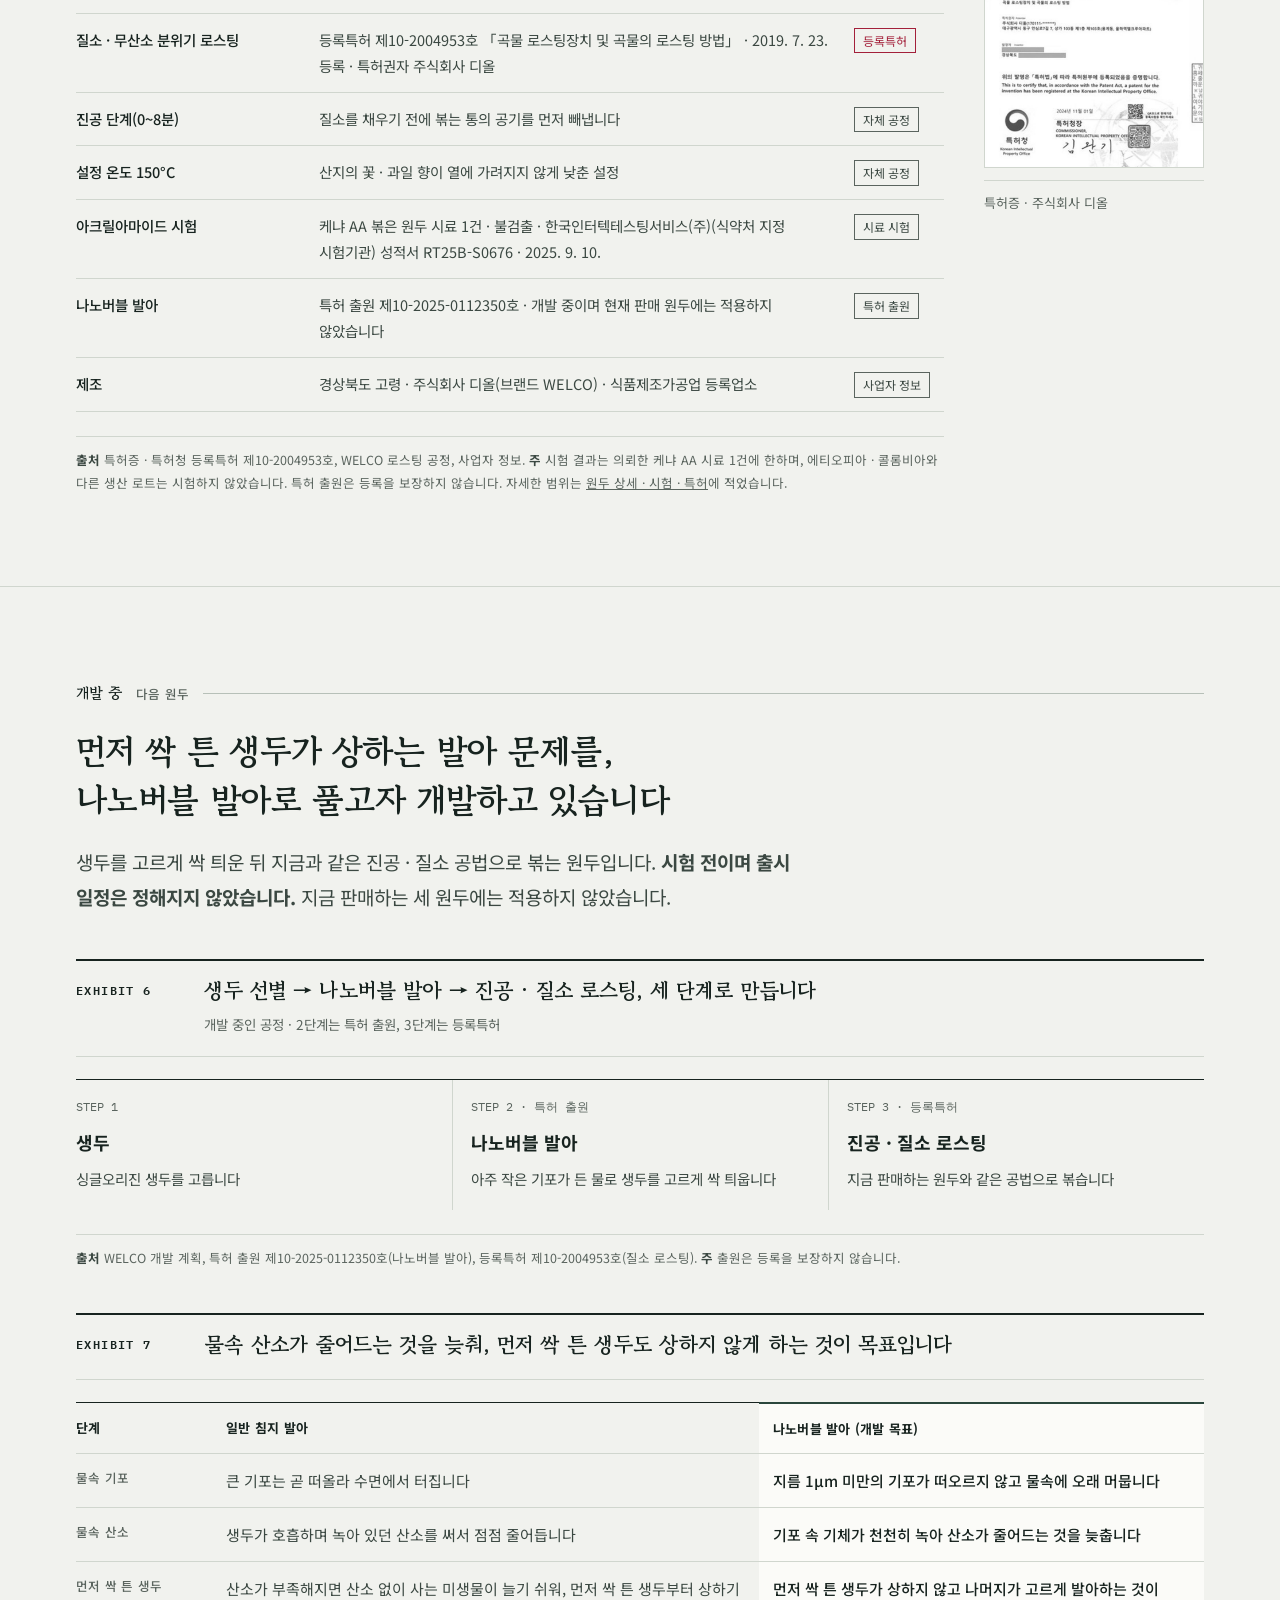
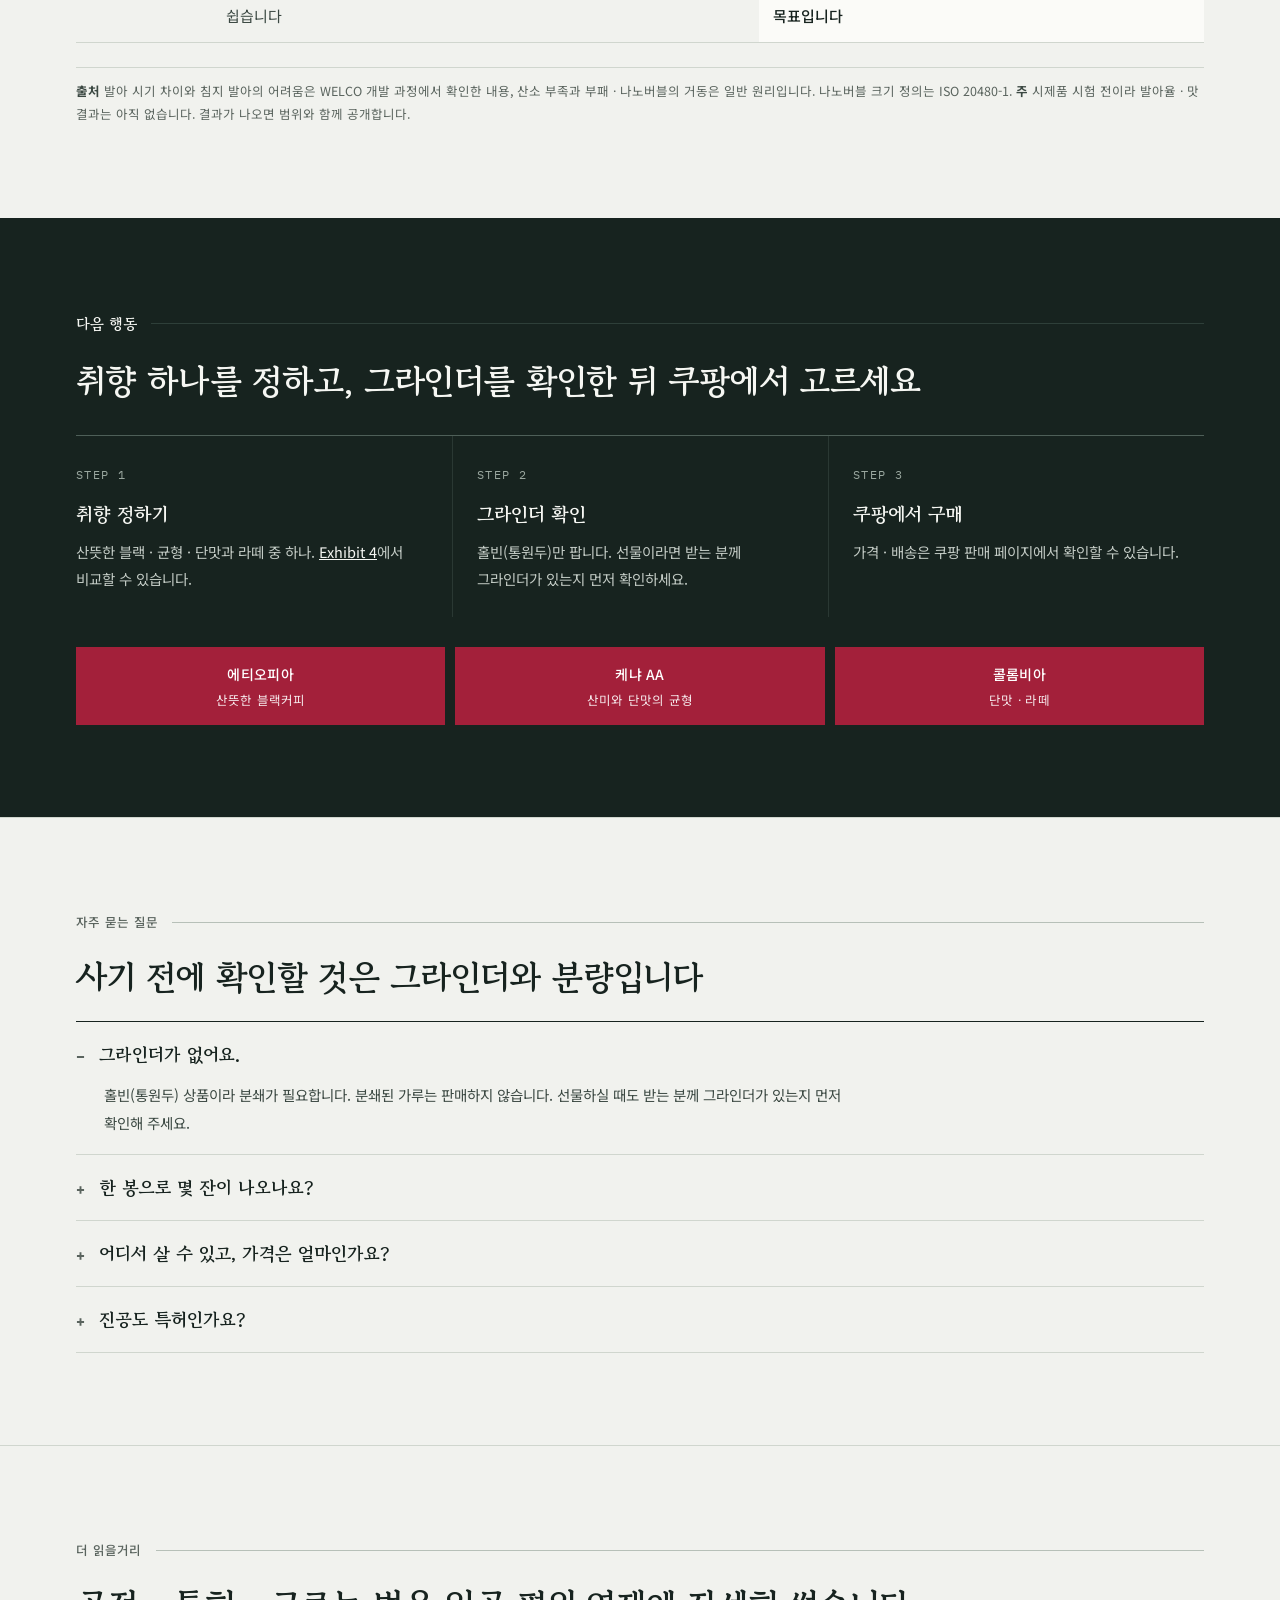
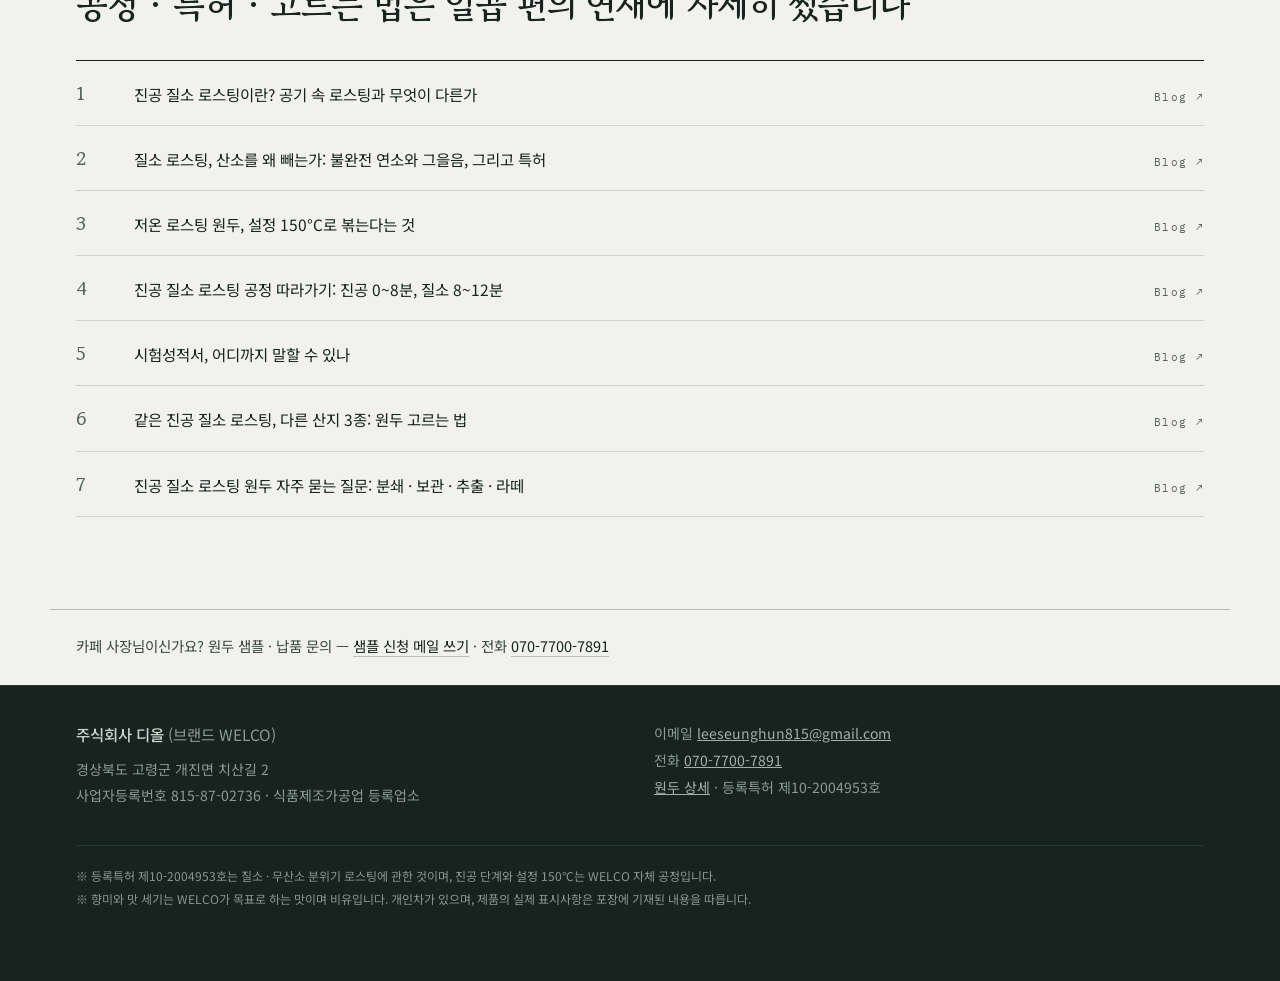
==== commit 0a6b1906: "케냐 AA 생두 사양(키암부·무랑가, 1,400m, SL28·SL34, 스크린 18/19, 워시드)과 생두 수입사 표기 반영 Co-Authored-By: Claude Opus 5." ====
--- a/index.html
+++ b/index.html
@@ -358,7 +358,7 @@
           </div>
           <div class="c card3">
             <div class="ph"><img src="assets/img/kenya-01.webp" alt="WELCO 케냐 AA — 자몽·포도 향이 살아나도록, 산소 없이 볶은 케냐 AA" width="800" height="800" loading="lazy" decoding="async"></div>
-            <p class="reg" style="margin-top:14px;">동아프리카 · AA(콩 크기 등급)</p><h3>케냐 AA</h3>
+            <p class="reg" style="margin-top:14px;">동아프리카 · 키암부·무랑가 AA 워시드</p><h3>케냐 AA</h3>
             <span class="rh">향미 노트</span><p class="notes">자몽·포도 · 황설탕·아몬드</p>
             <span class="rh">맛 세기</span>
             <ul class="dots" aria-label="케냐 AA 맛 세기 5단계 중">
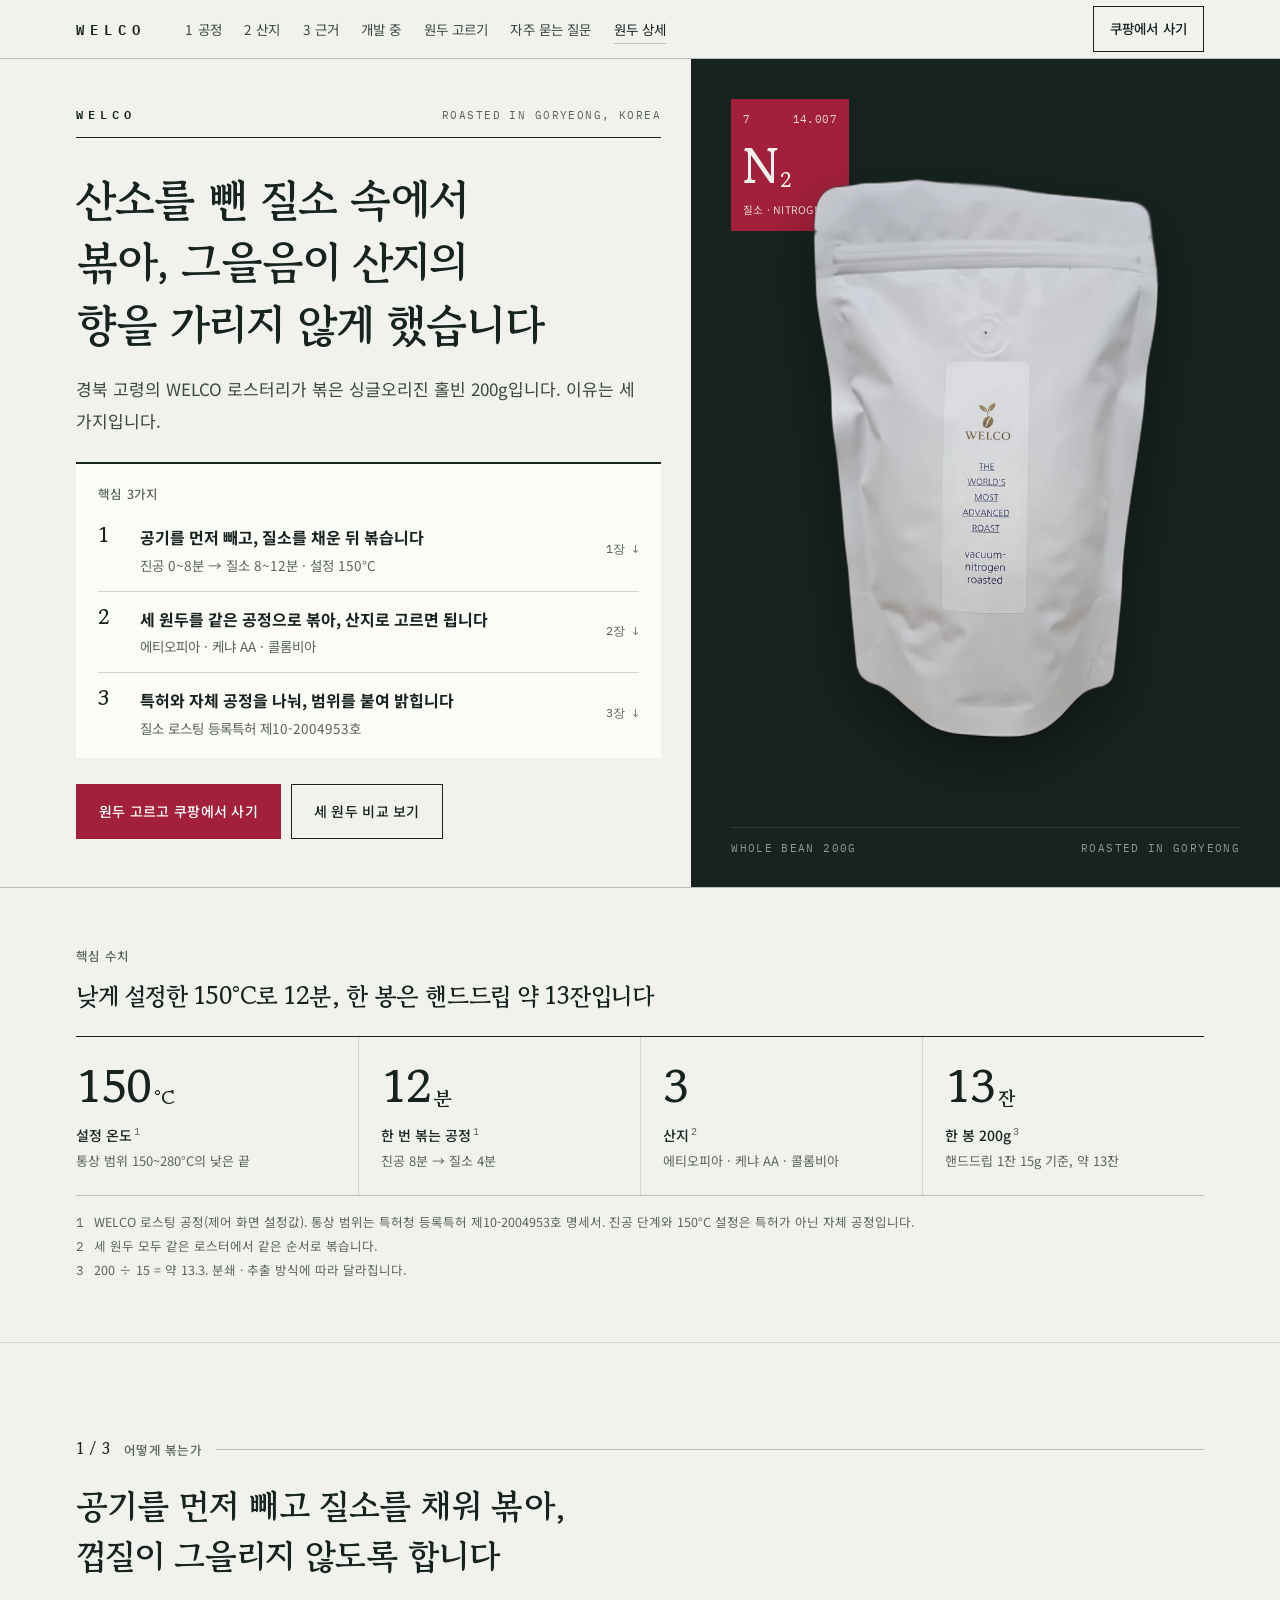
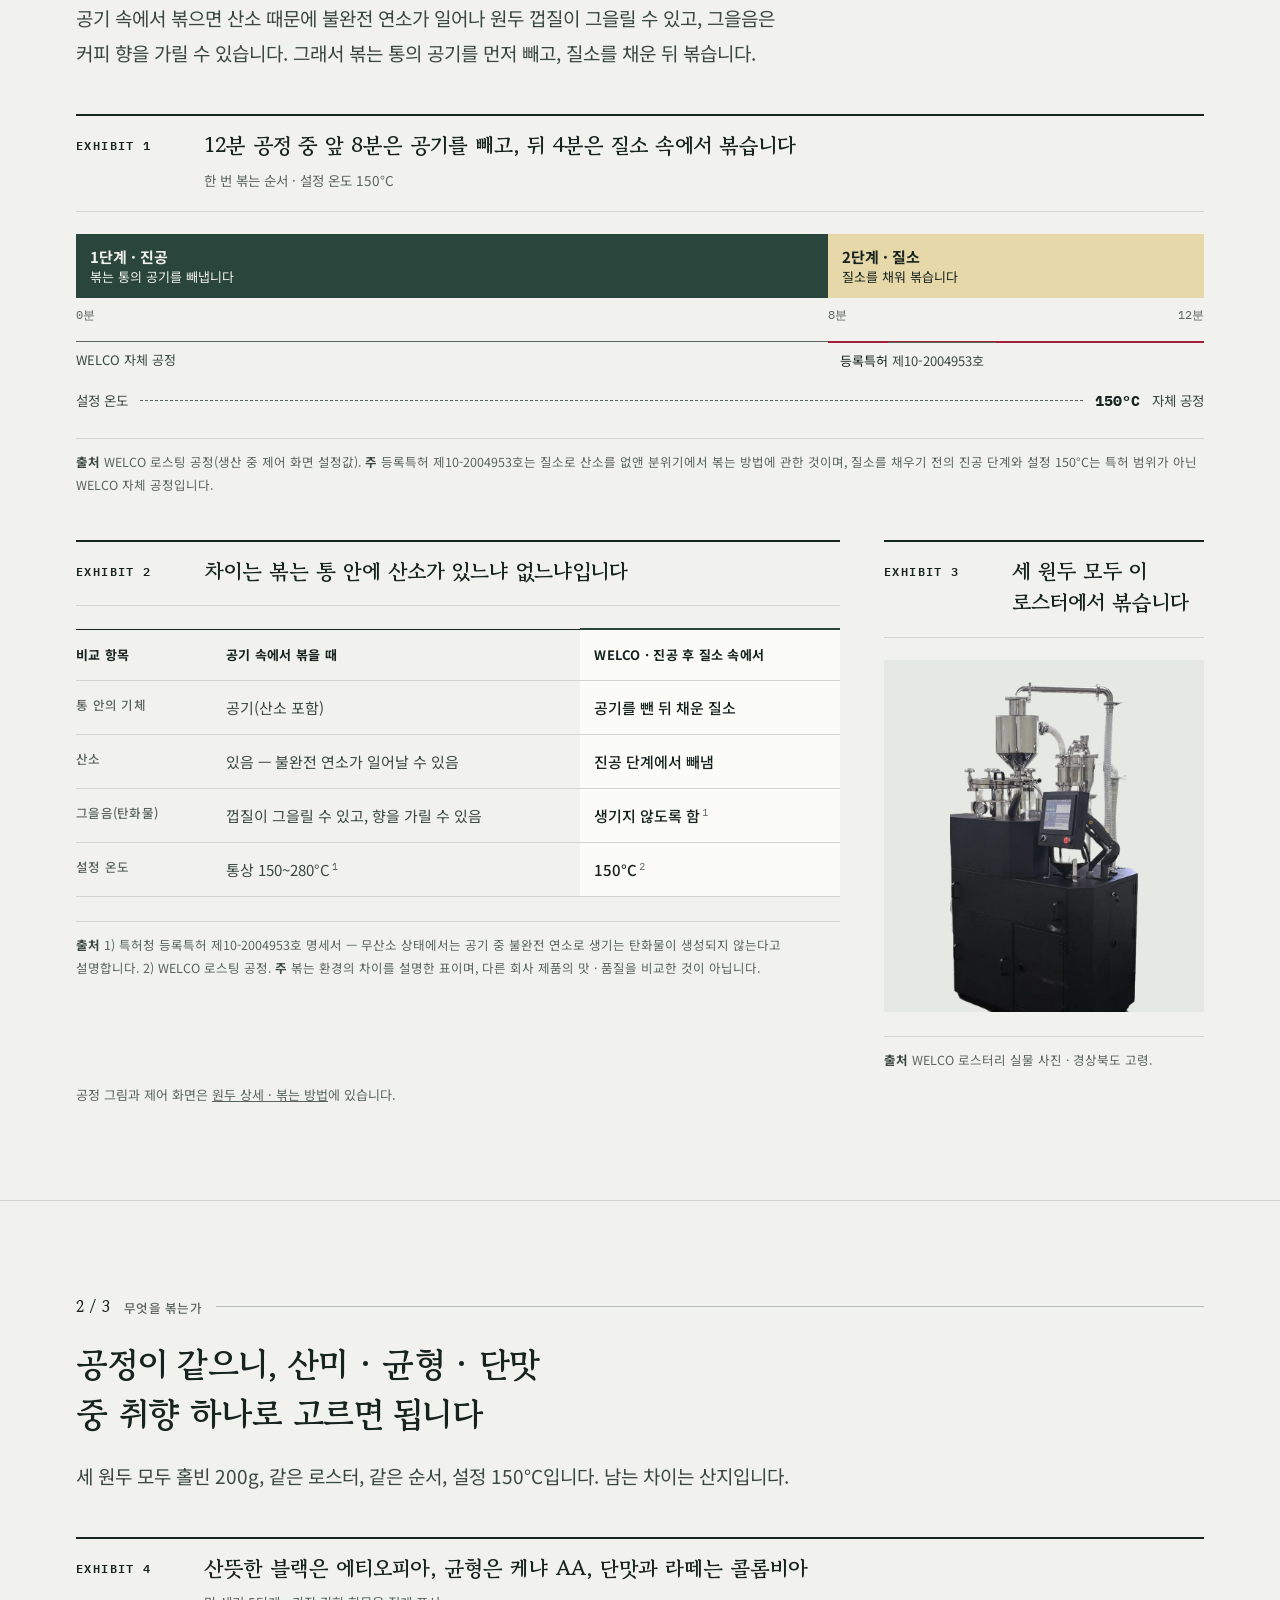
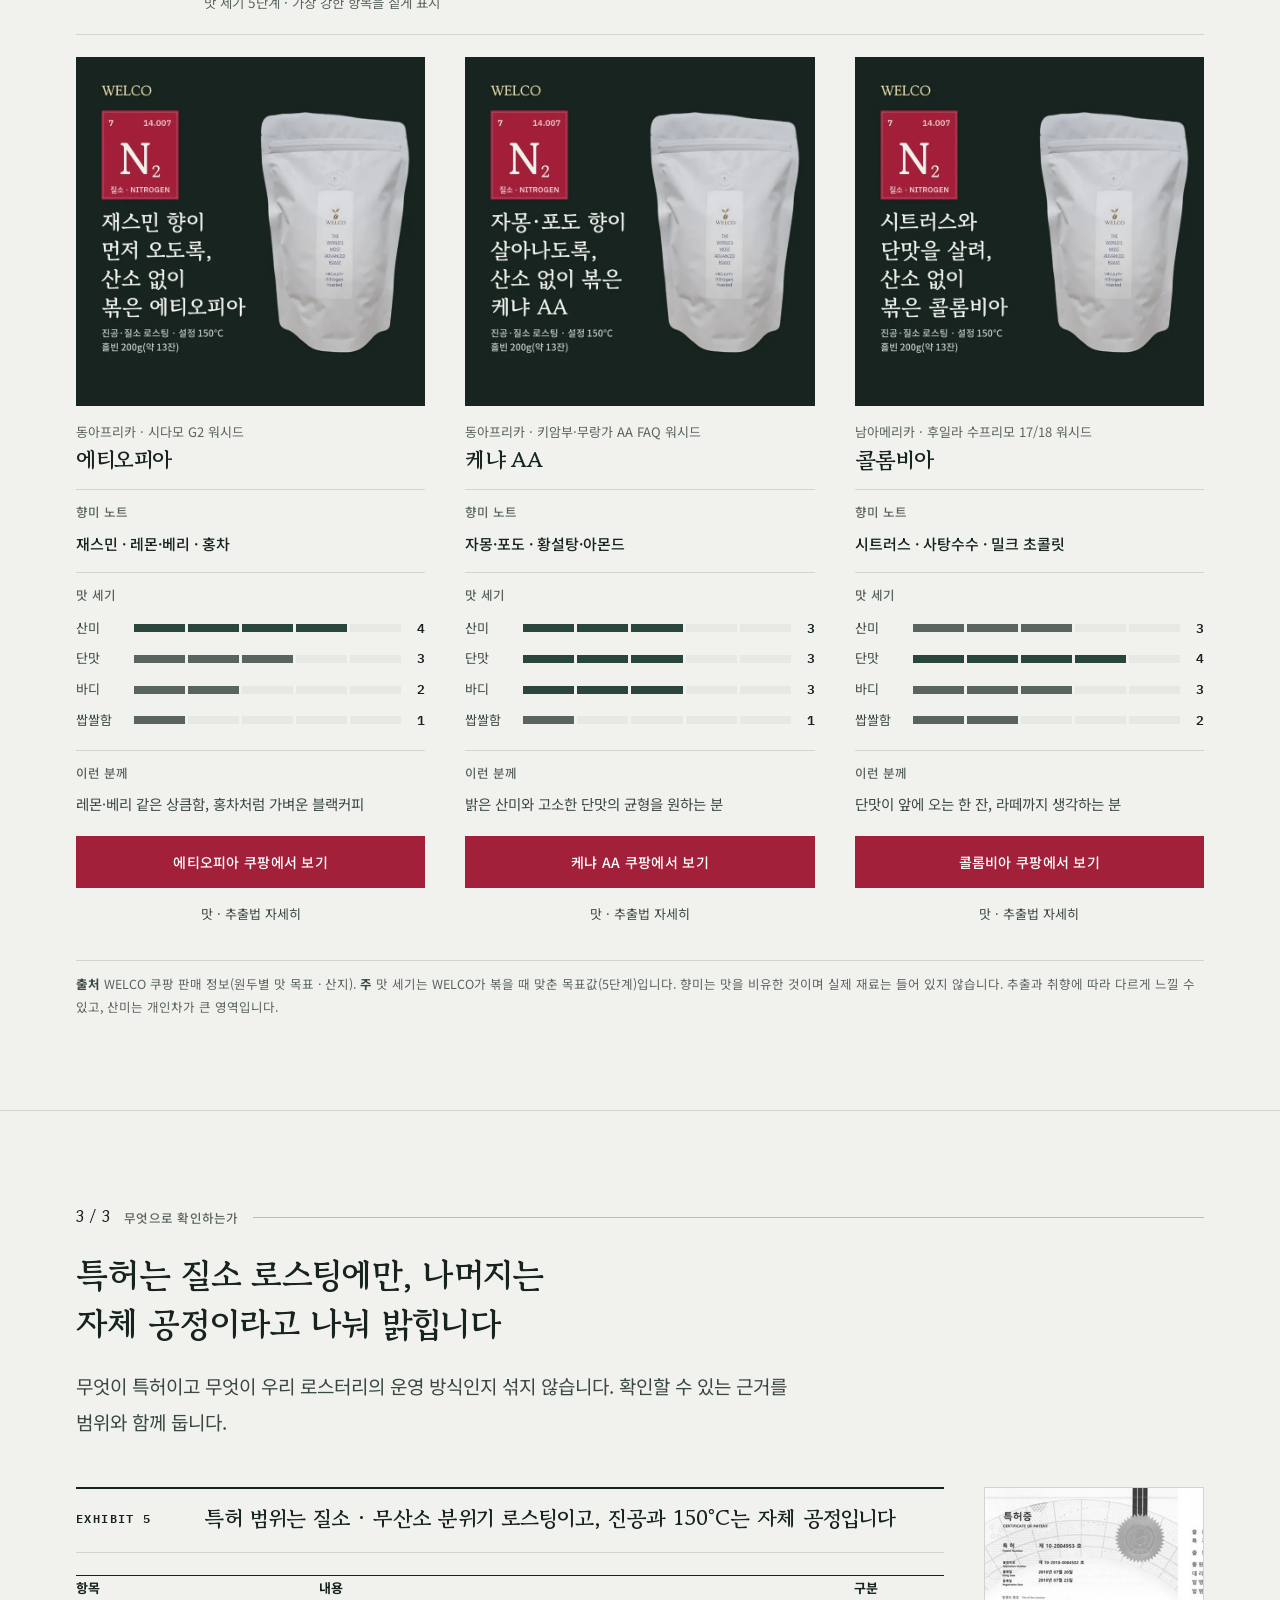
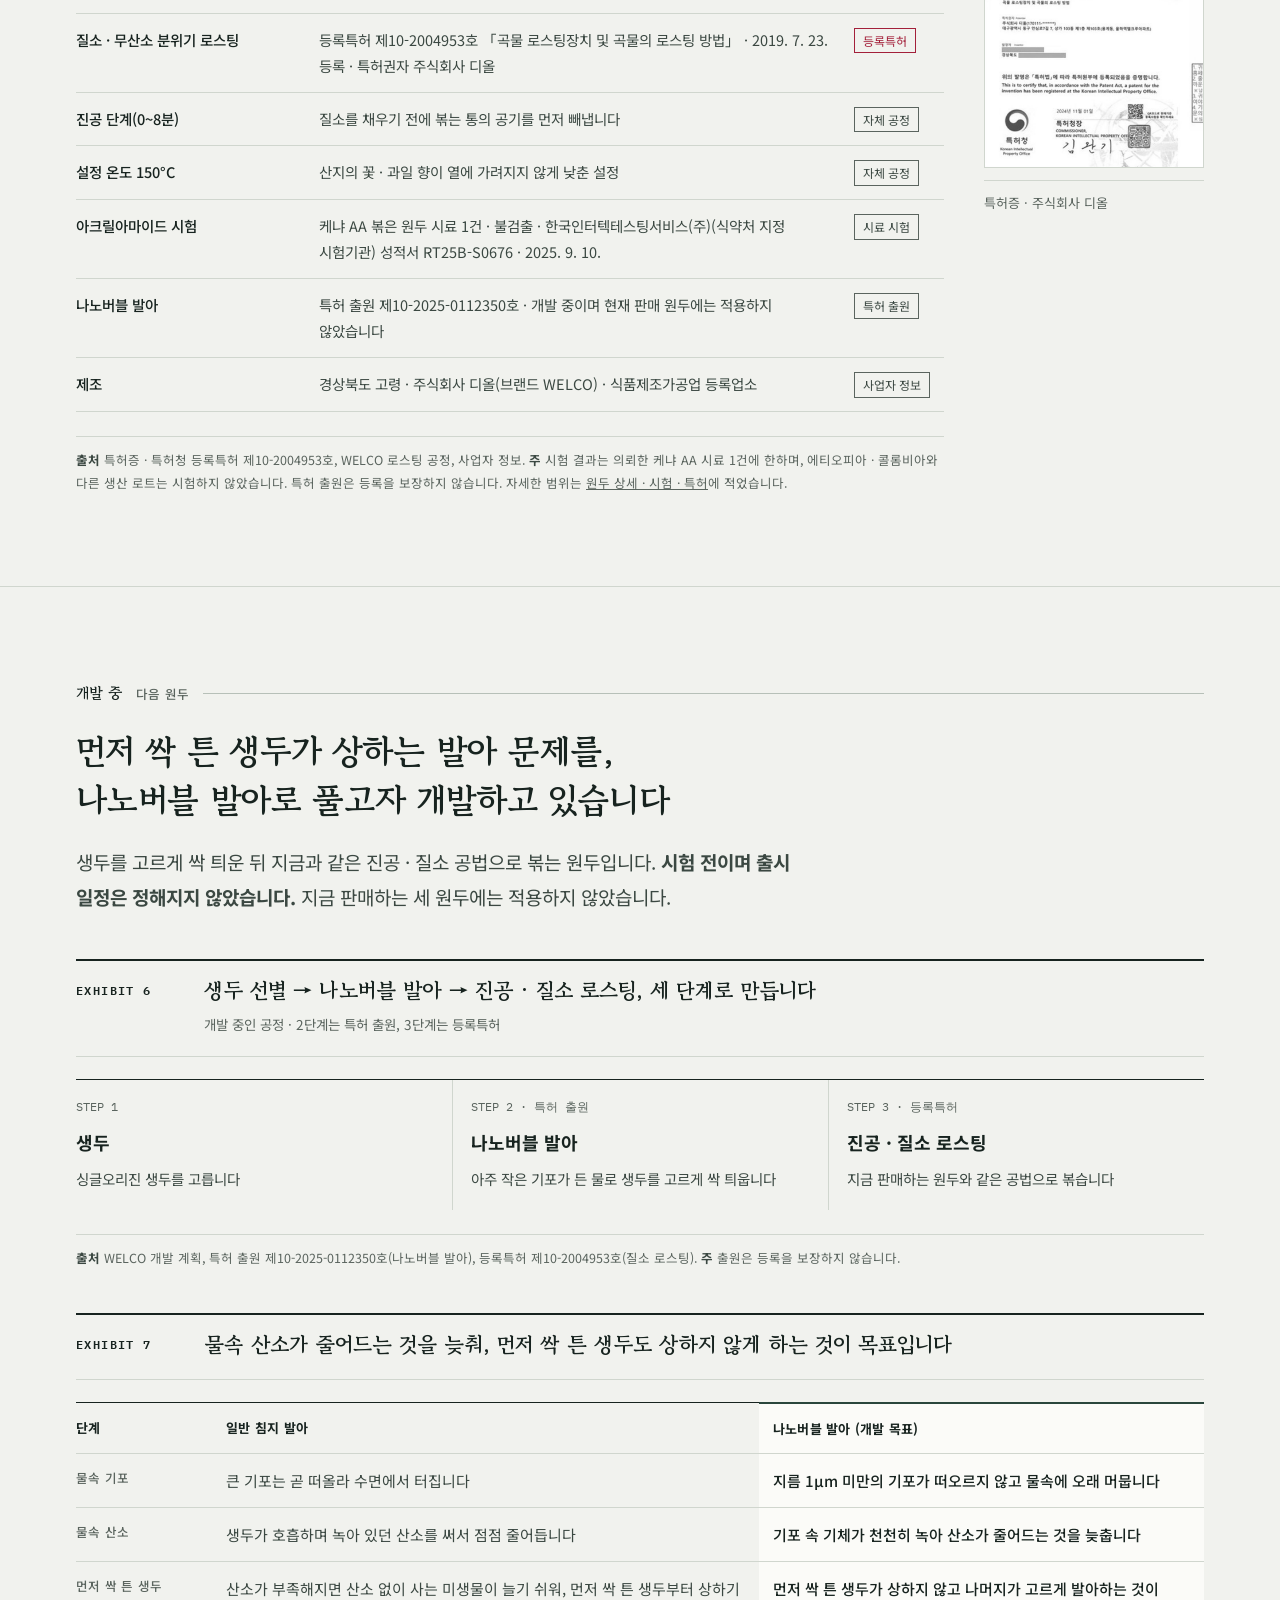
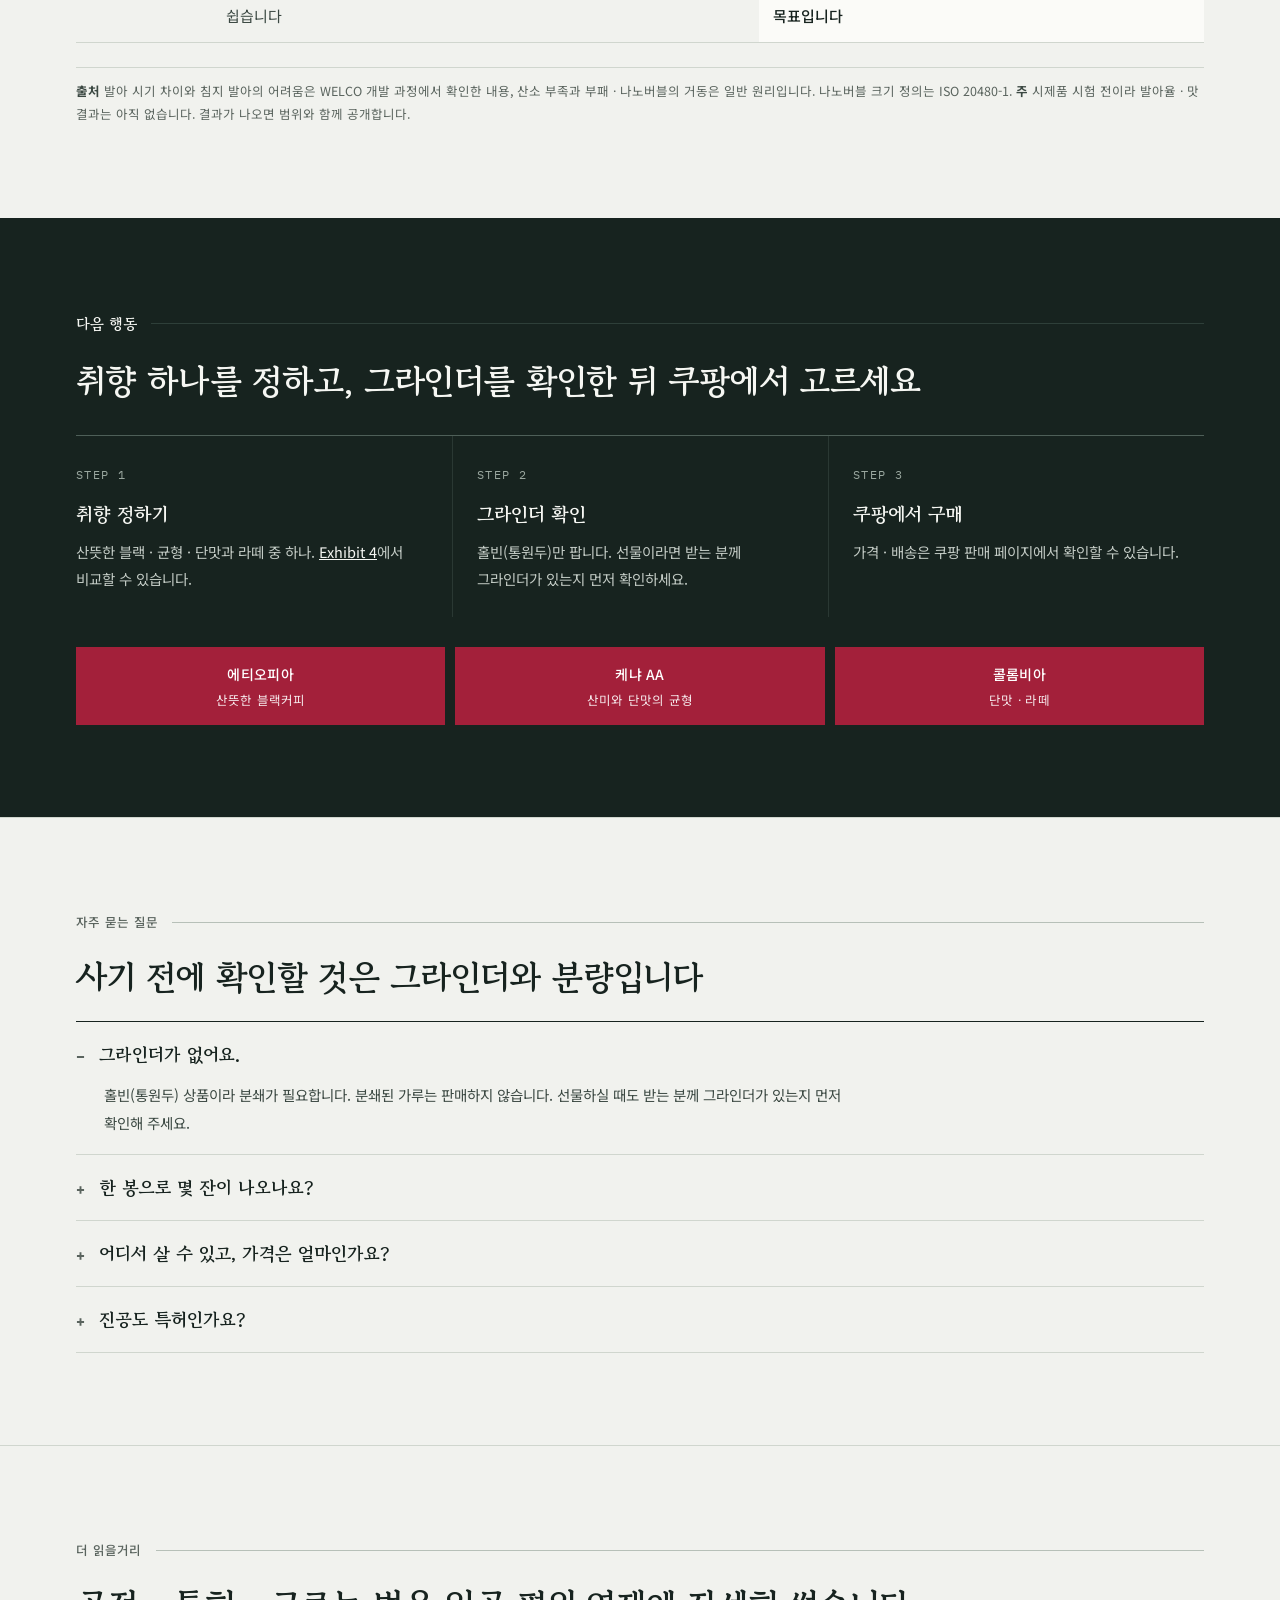
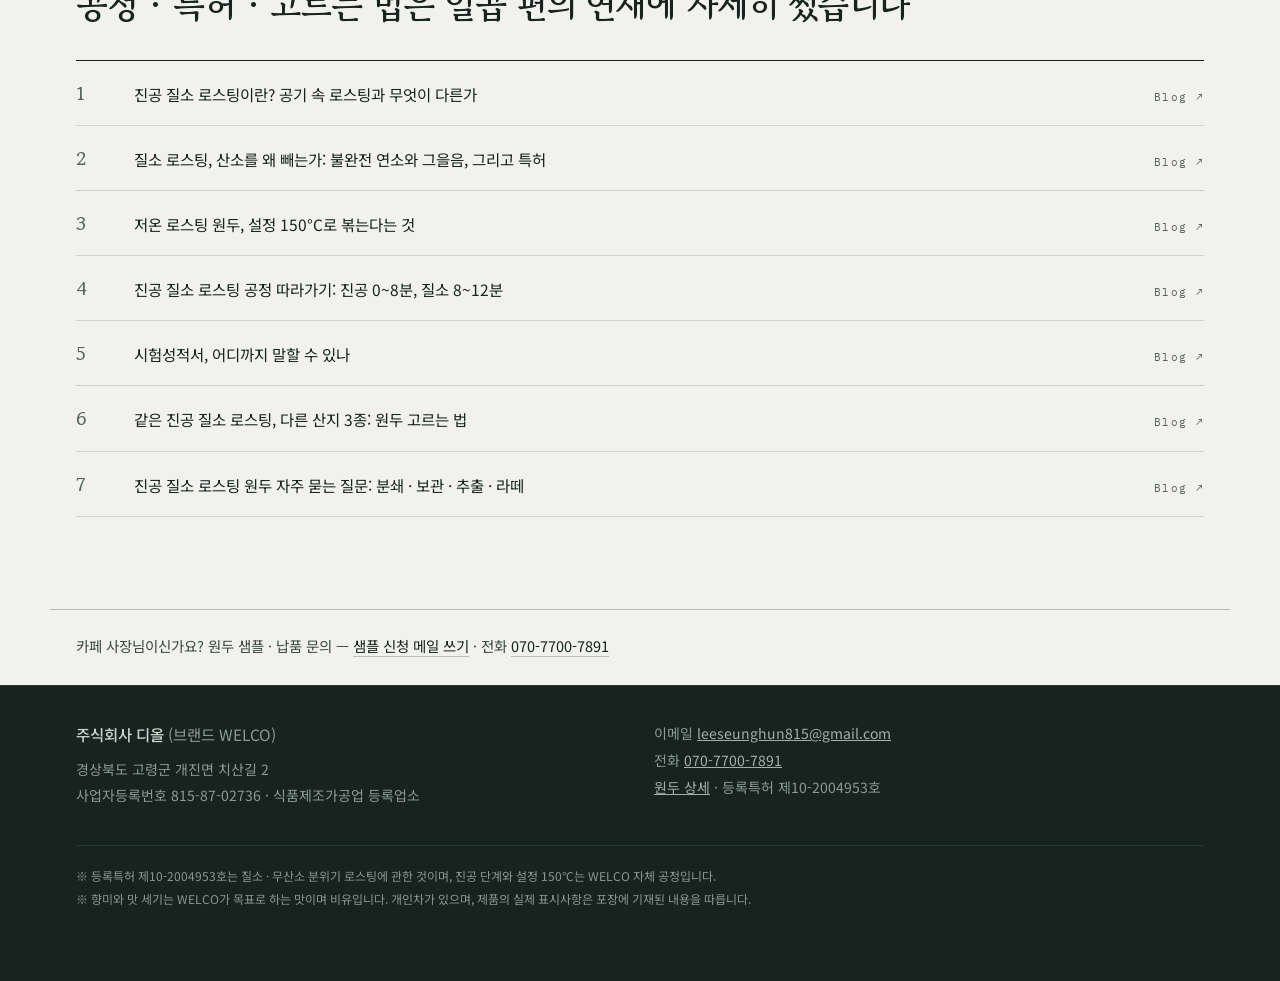
==== commit 551314ad: "케냐 AA 등급을 AA FAQ로 명시(사장님 확인) Co-Authored-By: Claude Opus 5.5 <noreply@anthropic.com>" ====
--- a/index.html
+++ b/index.html
@@ -358,7 +358,7 @@
           </div>
           <div class="c card3">
             <div class="ph"><img src="assets/img/kenya-01.webp" alt="WELCO 케냐 AA — 자몽·포도 향이 살아나도록, 산소 없이 볶은 케냐 AA" width="800" height="800" loading="lazy" decoding="async"></div>
-            <p class="reg" style="margin-top:14px;">동아프리카 · 키암부·무랑가 AA 워시드</p><h3>케냐 AA</h3>
+            <p class="reg" style="margin-top:14px;">동아프리카 · 키암부·무랑가 AA FAQ 워시드</p><h3>케냐 AA</h3>
             <span class="rh">향미 노트</span><p class="notes">자몽·포도 · 황설탕·아몬드</p>
             <span class="rh">맛 세기</span>
             <ul class="dots" aria-label="케냐 AA 맛 세기 5단계 중">
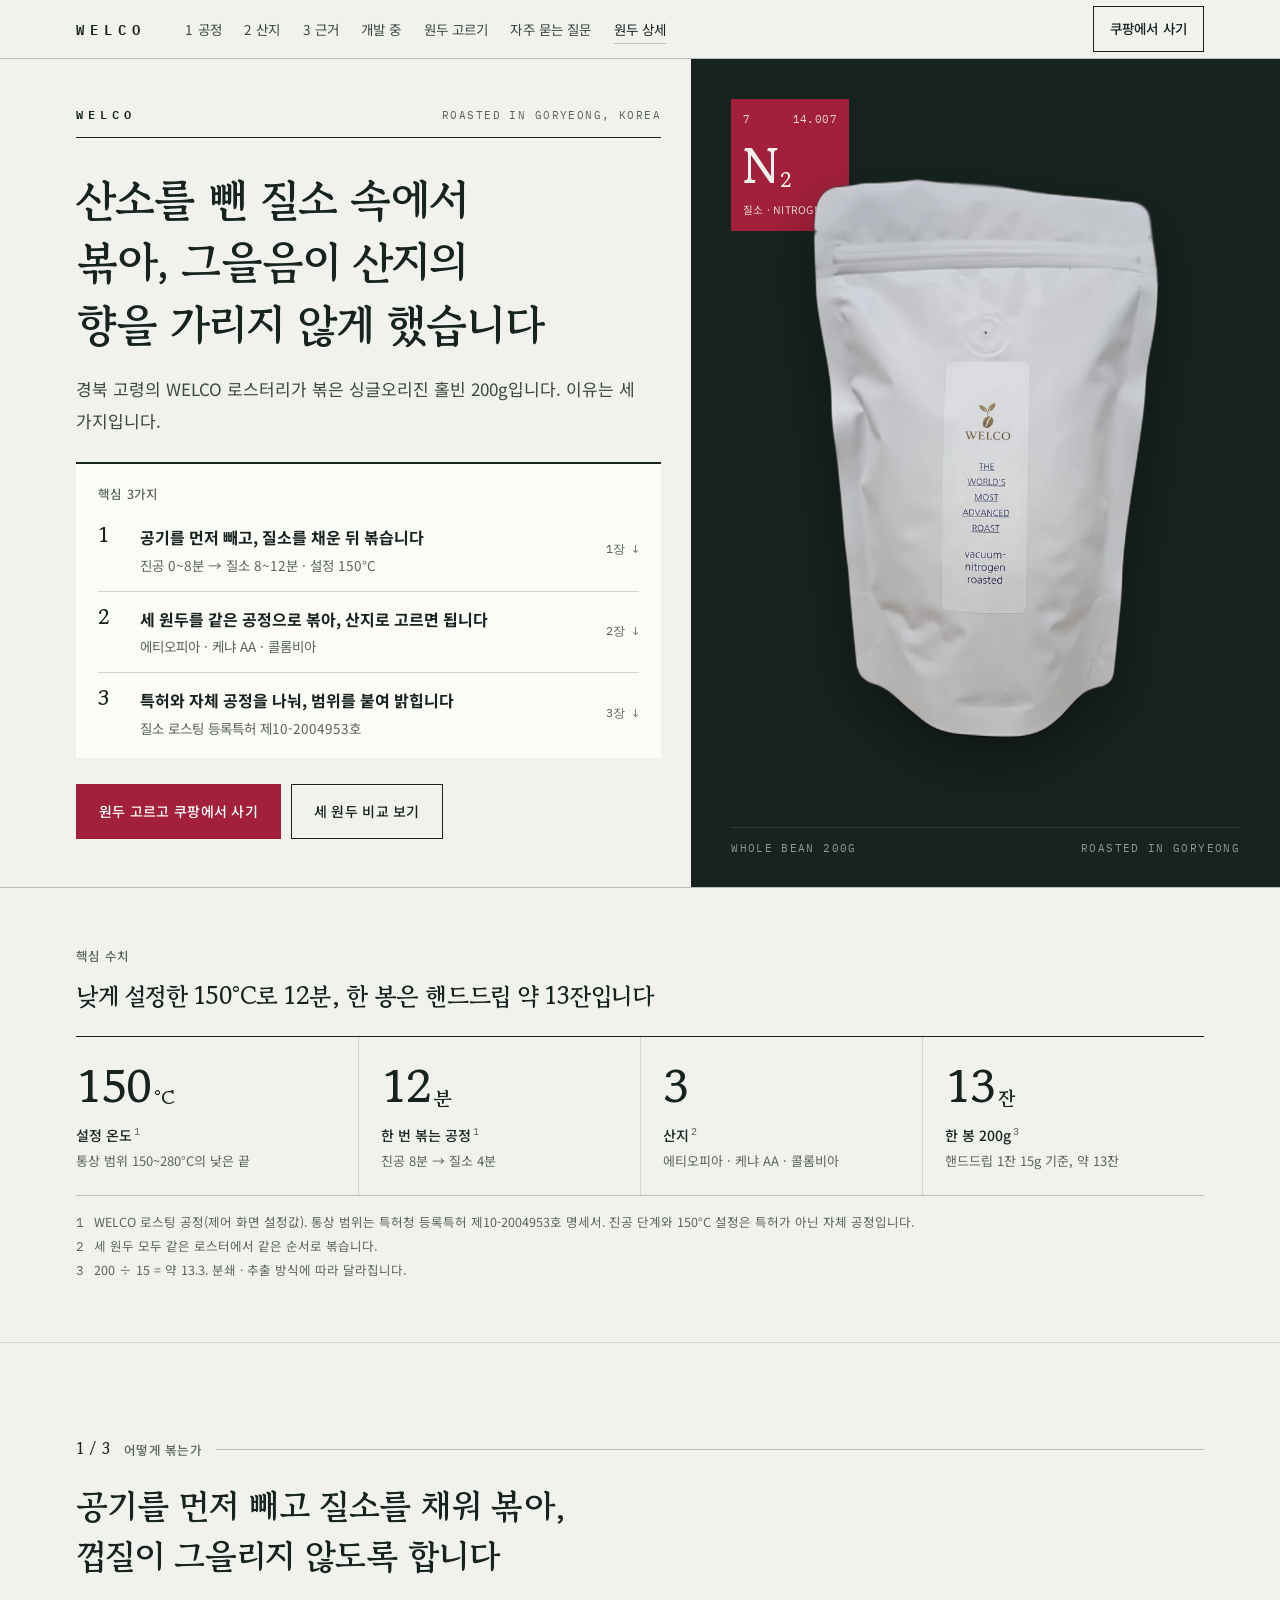
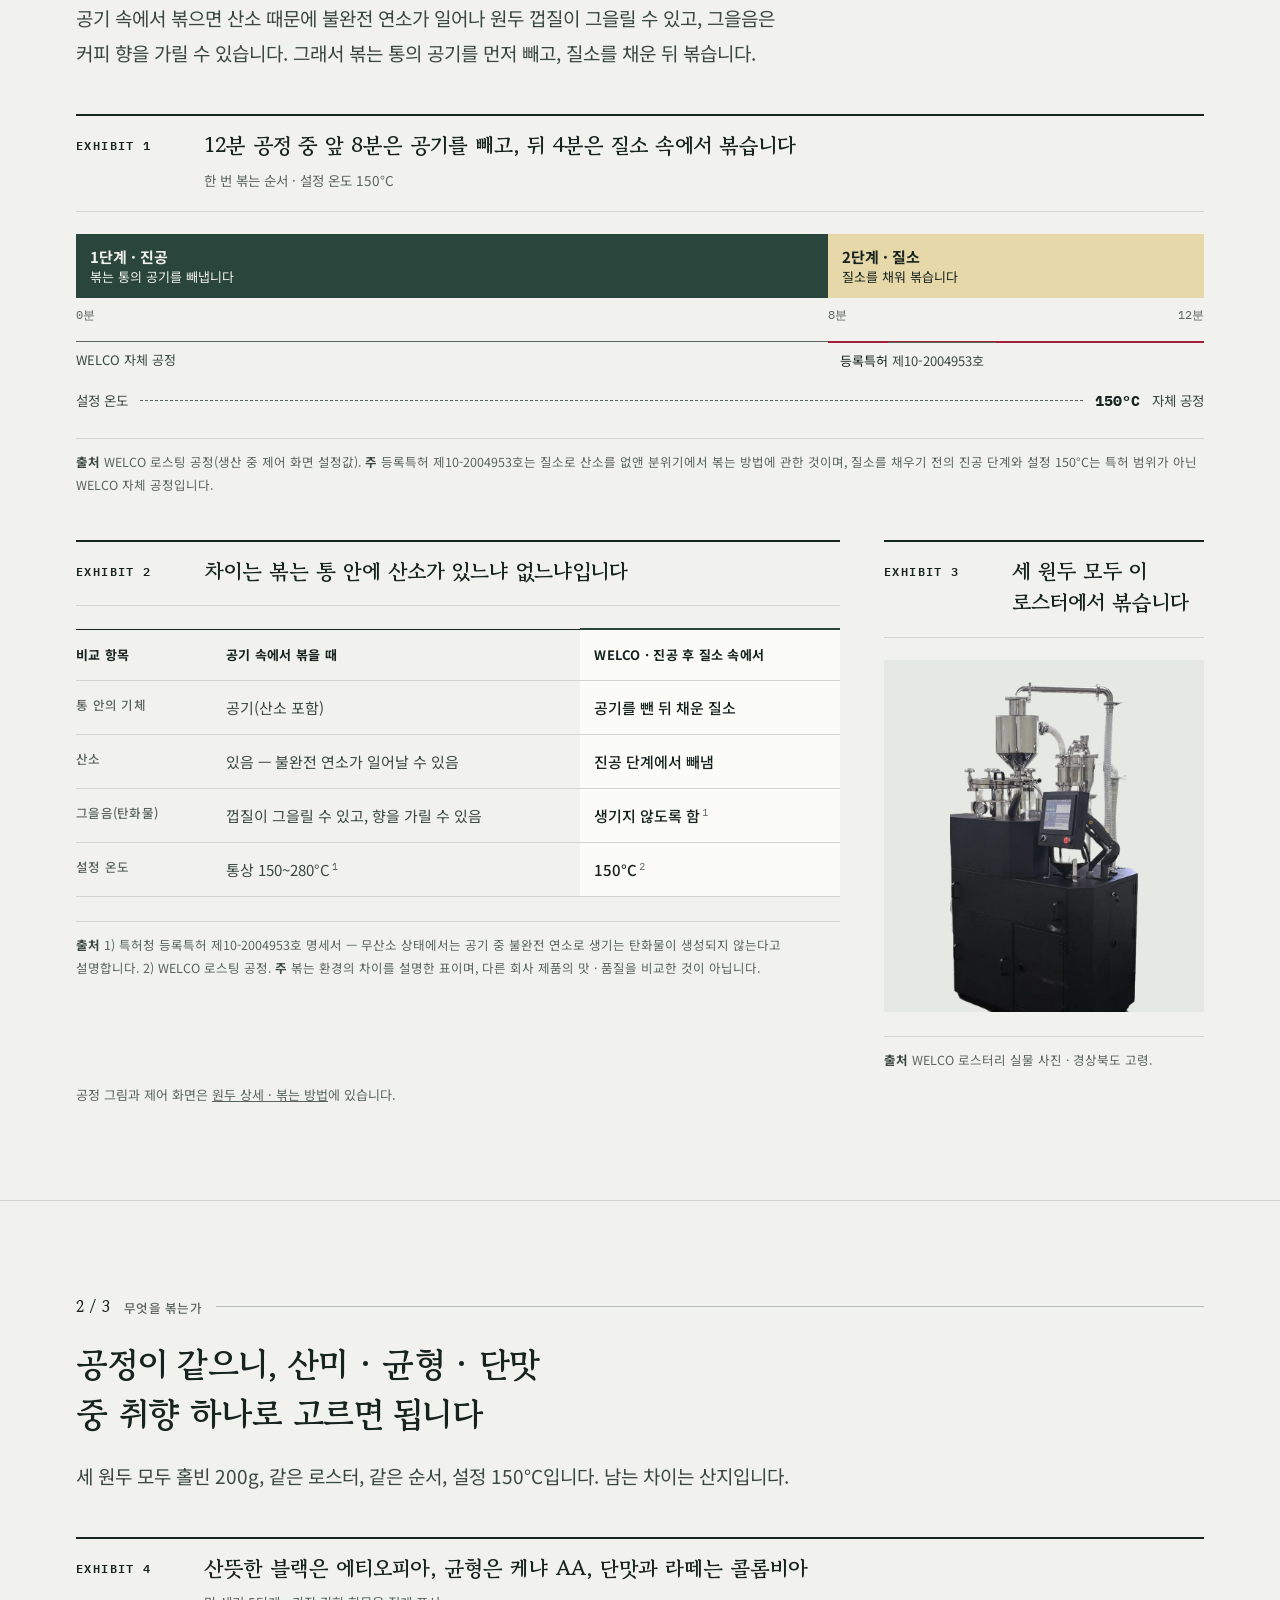
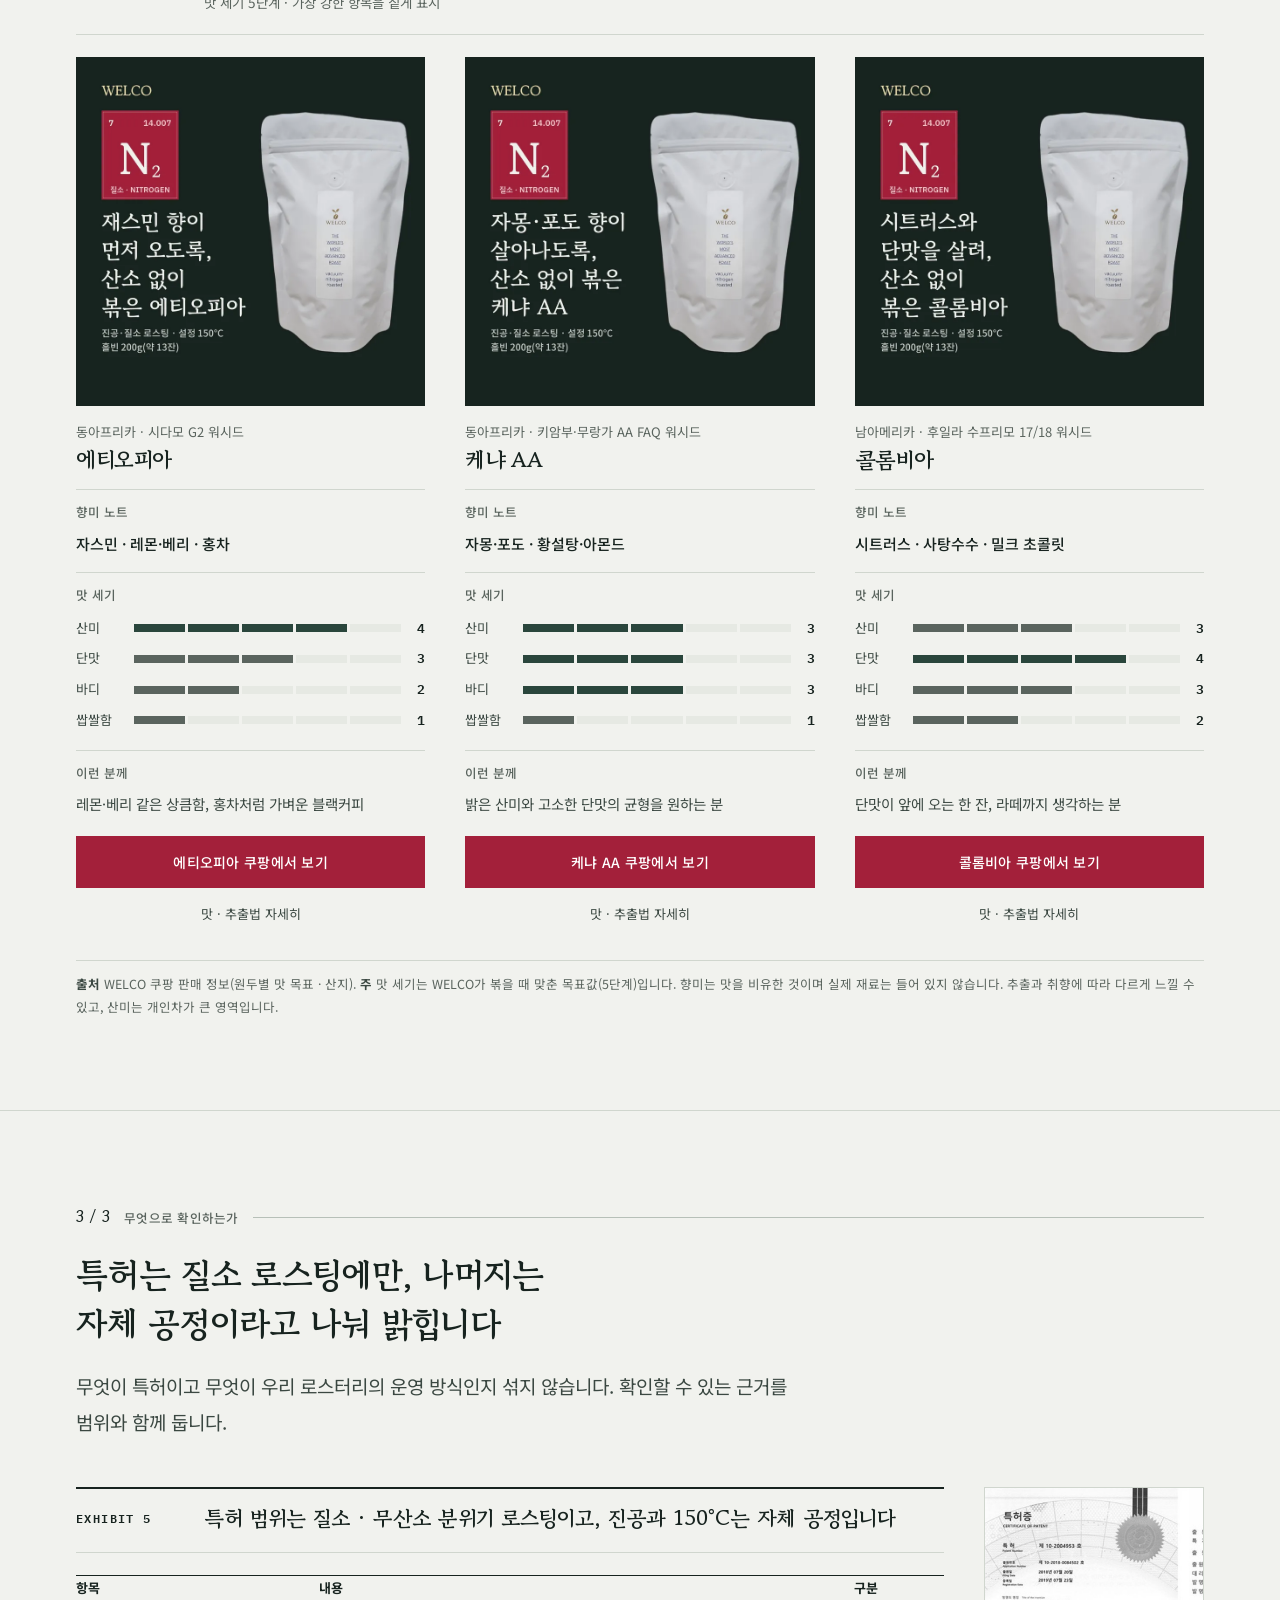
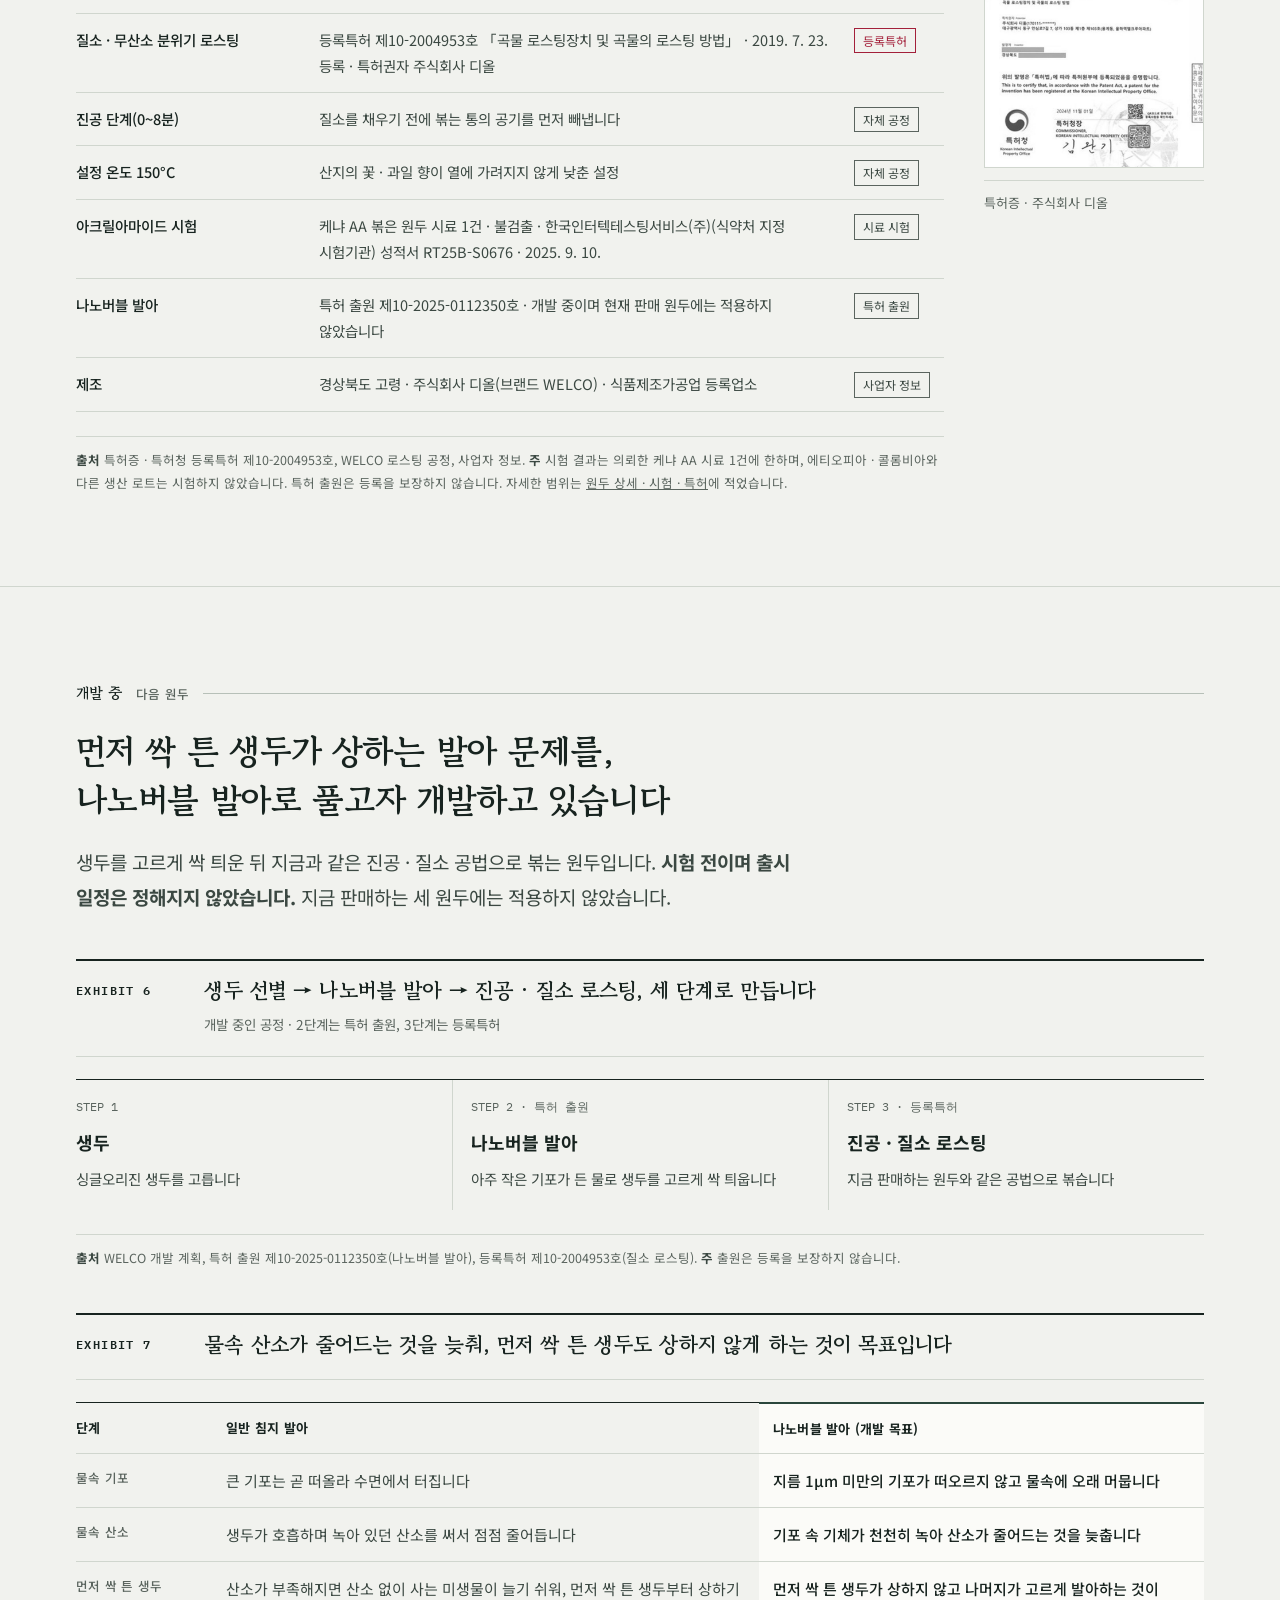
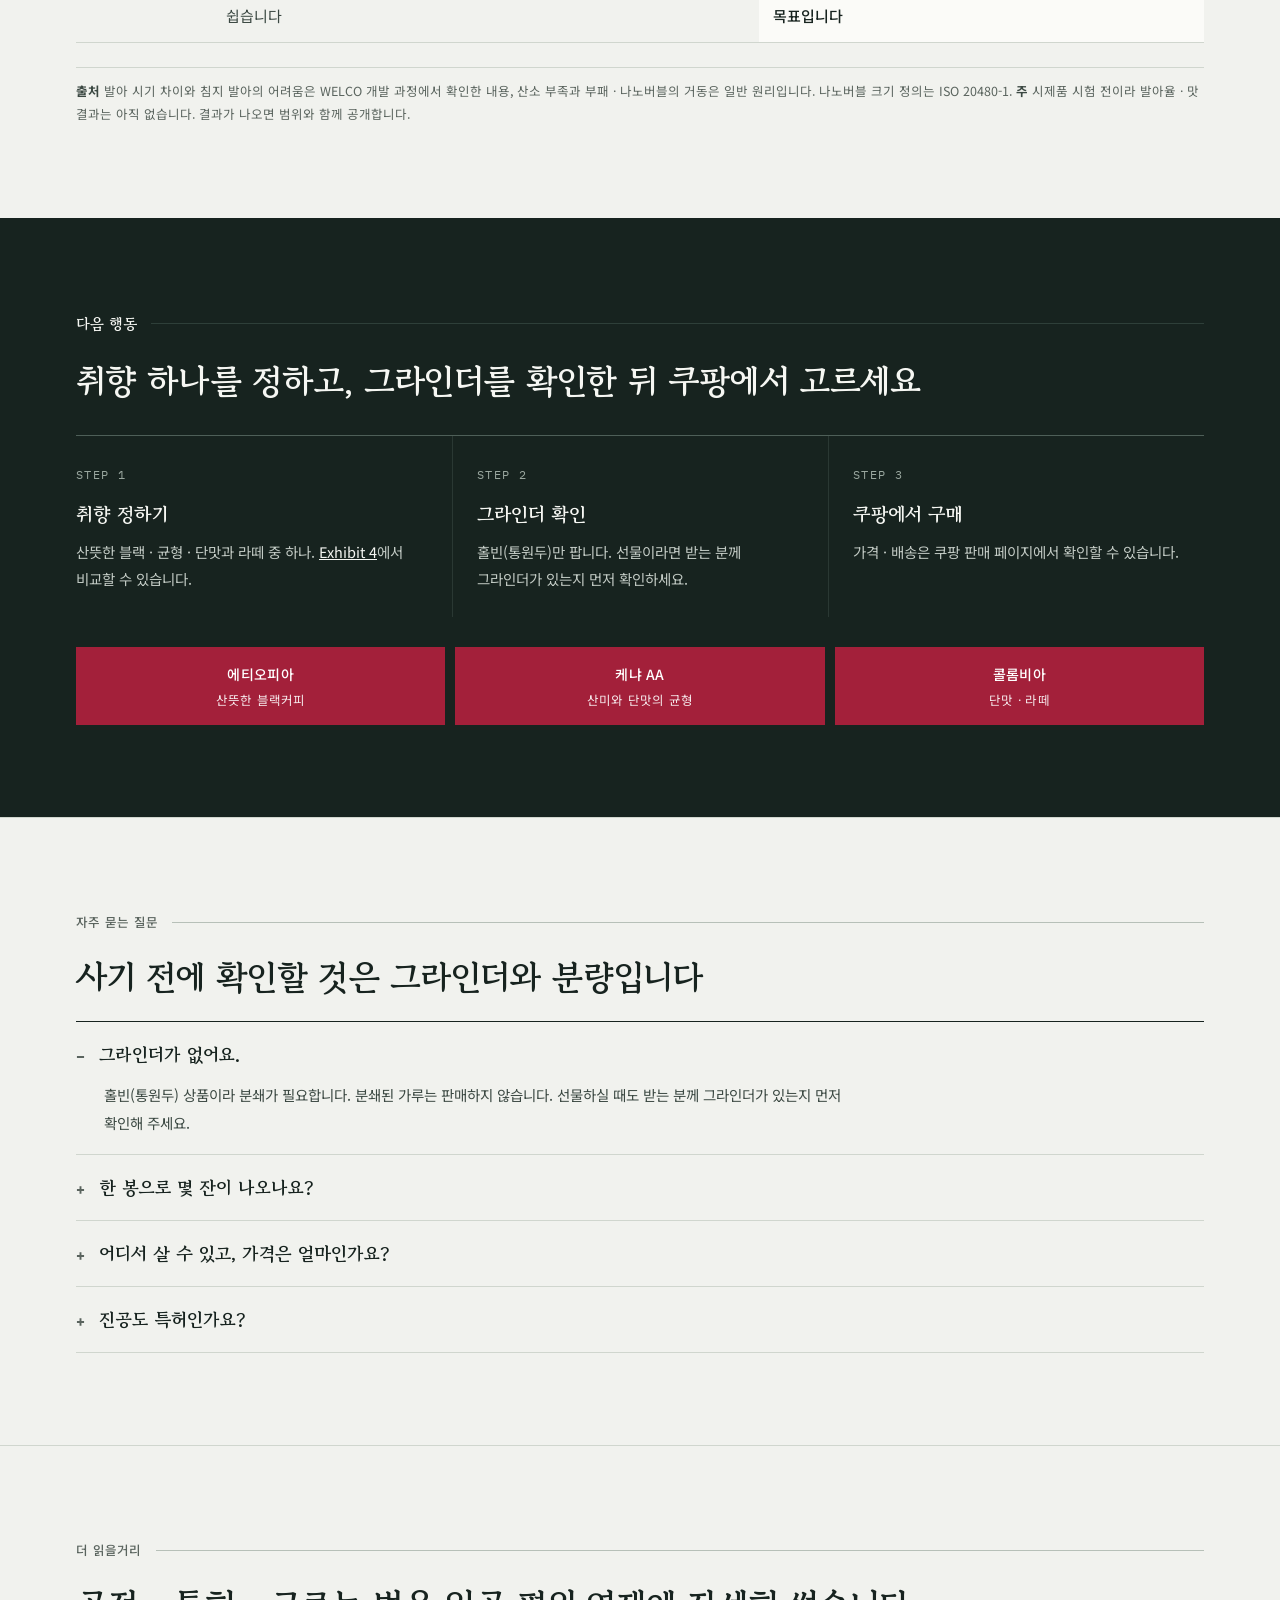
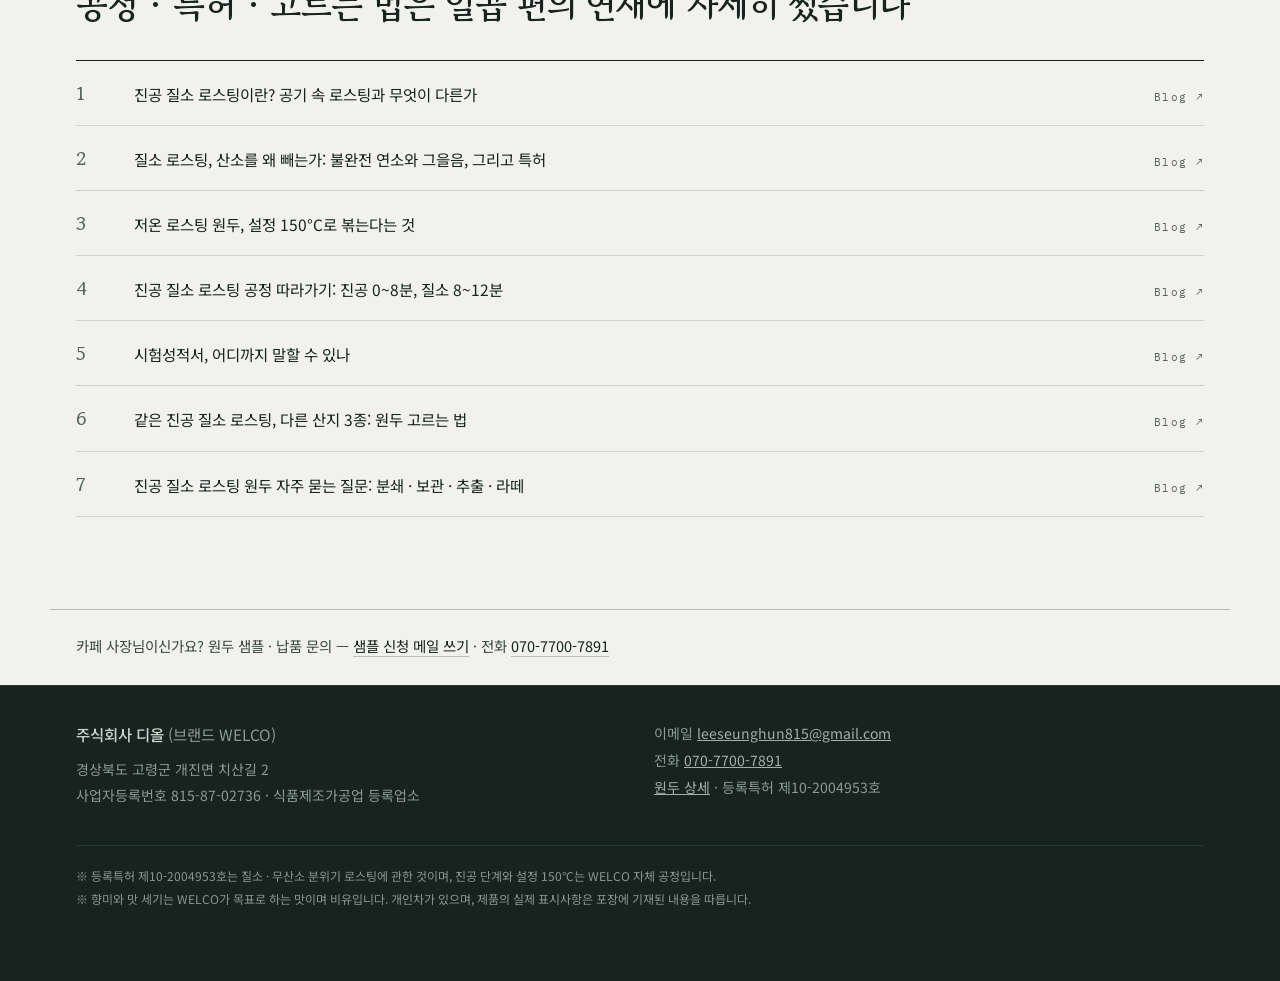
==== commit 70ba52fc: "향미 표기 재스민을 자스민으로 통일(사장님 지시) Co-Authored-By: Claude Opus 5.5 <noreply@anthropic.com>" ====
--- a/index.html
+++ b/index.html
@@ -343,9 +343,9 @@
       <div class="ex-b">
         <div class="mx">
           <div class="c card3">
-            <div class="ph"><img src="assets/img/ethiopia-01.webp" alt="WELCO 에티오피아 — 재스민 향이 먼저 오도록, 산소 없이 볶은 에티오피아" width="800" height="800" loading="lazy" decoding="async"></div>
+            <div class="ph"><img src="assets/img/ethiopia-01.webp" alt="WELCO 에티오피아 — 자스민 향이 먼저 오도록, 산소 없이 볶은 에티오피아" width="800" height="800" loading="lazy" decoding="async"></div>
             <p class="reg" style="margin-top:14px;">동아프리카 · 시다모 G2 워시드</p><h3>에티오피아</h3>
-            <span class="rh">향미 노트</span><p class="notes">재스민 · 레몬·베리 · 홍차</p>
+            <span class="rh">향미 노트</span><p class="notes">자스민 · 레몬·베리 · 홍차</p>
             <span class="rh">맛 세기</span>
             <ul class="dots" aria-label="에티오피아 맛 세기 5단계 중">
               <li class="top"><span>산미</span><span class="bar"><i class="on"></i><i class="on"></i><i class="on"></i><i class="on"></i><i></i></span><b>4</b></li>
--- a/assets/spec.css
+++ b/assets/spec.css
@@ -7,7 +7,7 @@
 
    타입   제목 Gowun Batang 700 · 본문 Noto Sans KR 400/500/700
           라벨·수치 IBM Plex Mono 500 (라틴·숫자 전용 — 한글을 모노에 넣지 않는다)
-   색     잉크 #17231F · 잎 #2A463C · 체리 #A3203A · 재스민 #E6D8A8 · 바탕 #F1F2EE
+   색     잉크 #17231F · 잎 #2A463C · 체리 #A3203A · 자스민 #E6D8A8 · 바탕 #F1F2EE
           돌 #5A645E · 안개 #D0D6CE · 카드 #FBFBF8
    금지   그라디언트 · 둥근 모서리 · 이모지. 구분은 1px 괘선과 여백으로.
    서명   주기율표 칸(N₂ · 산지 칸) — .el
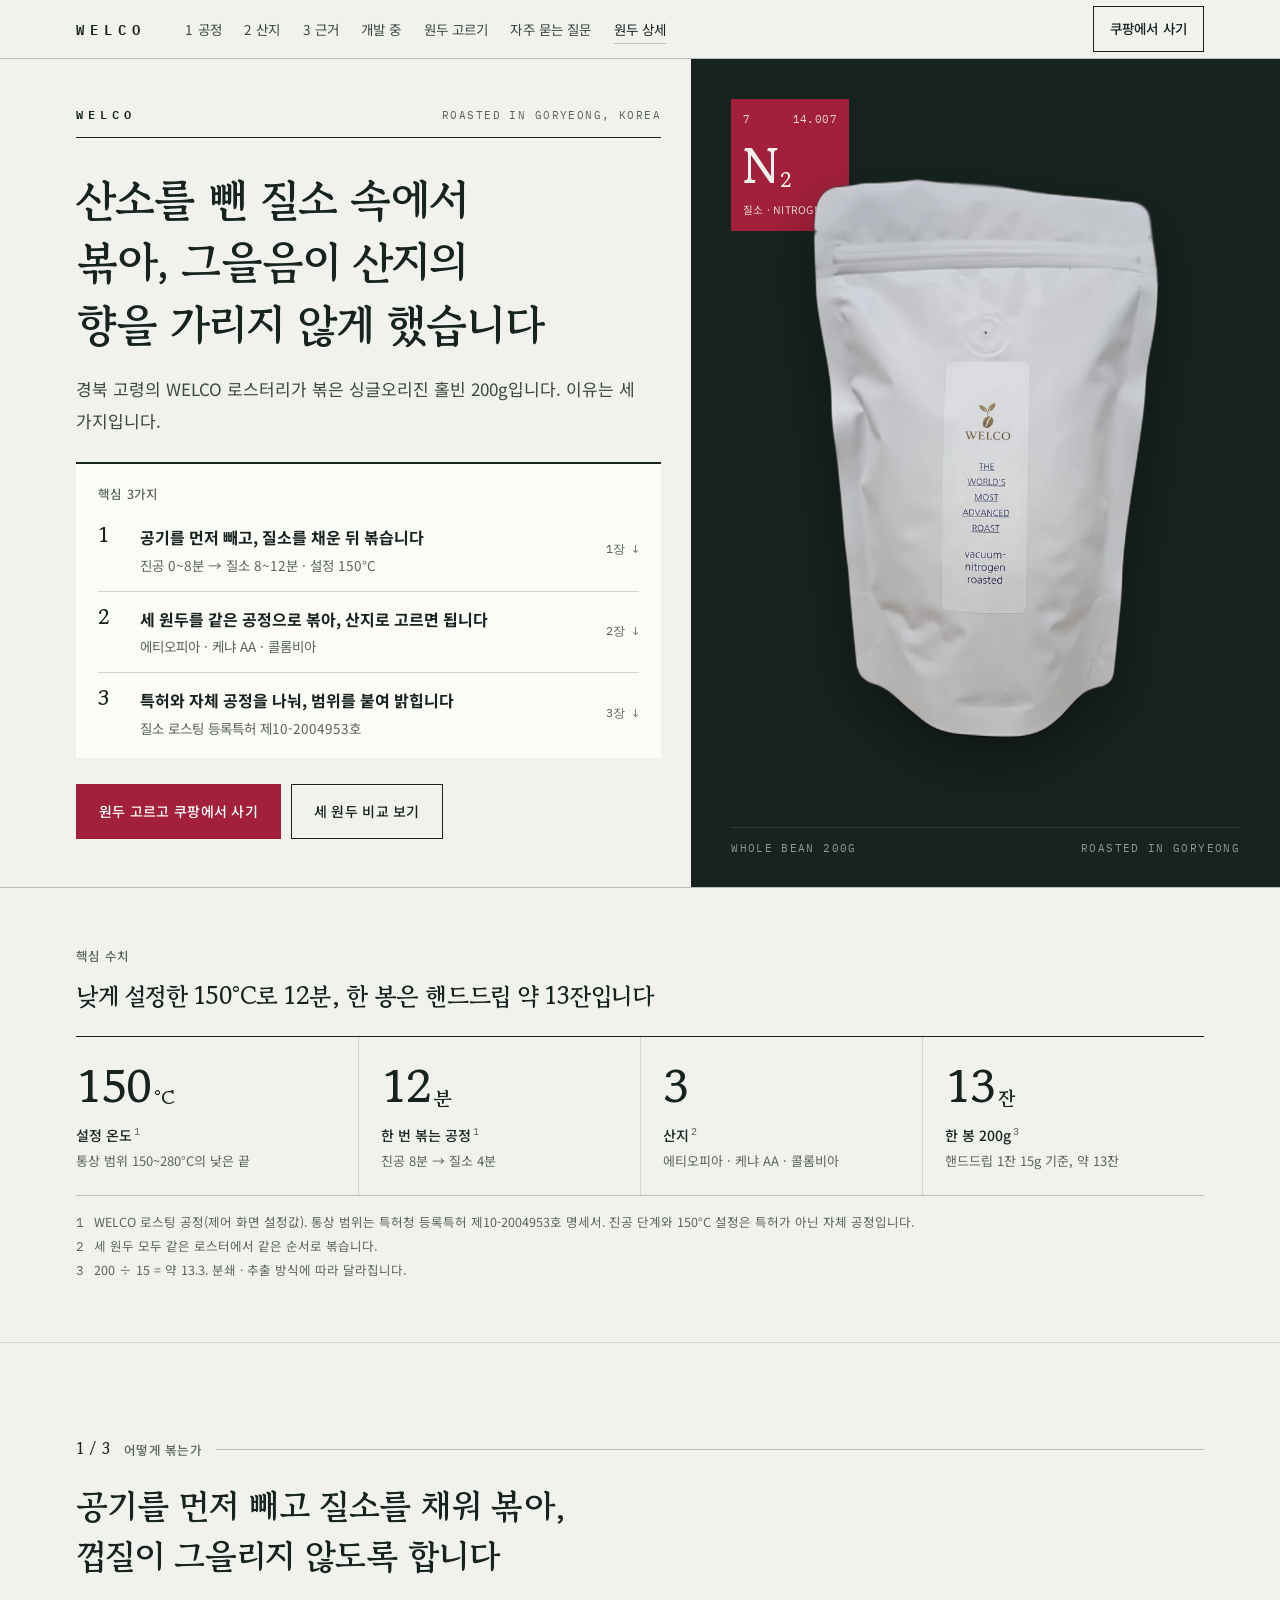
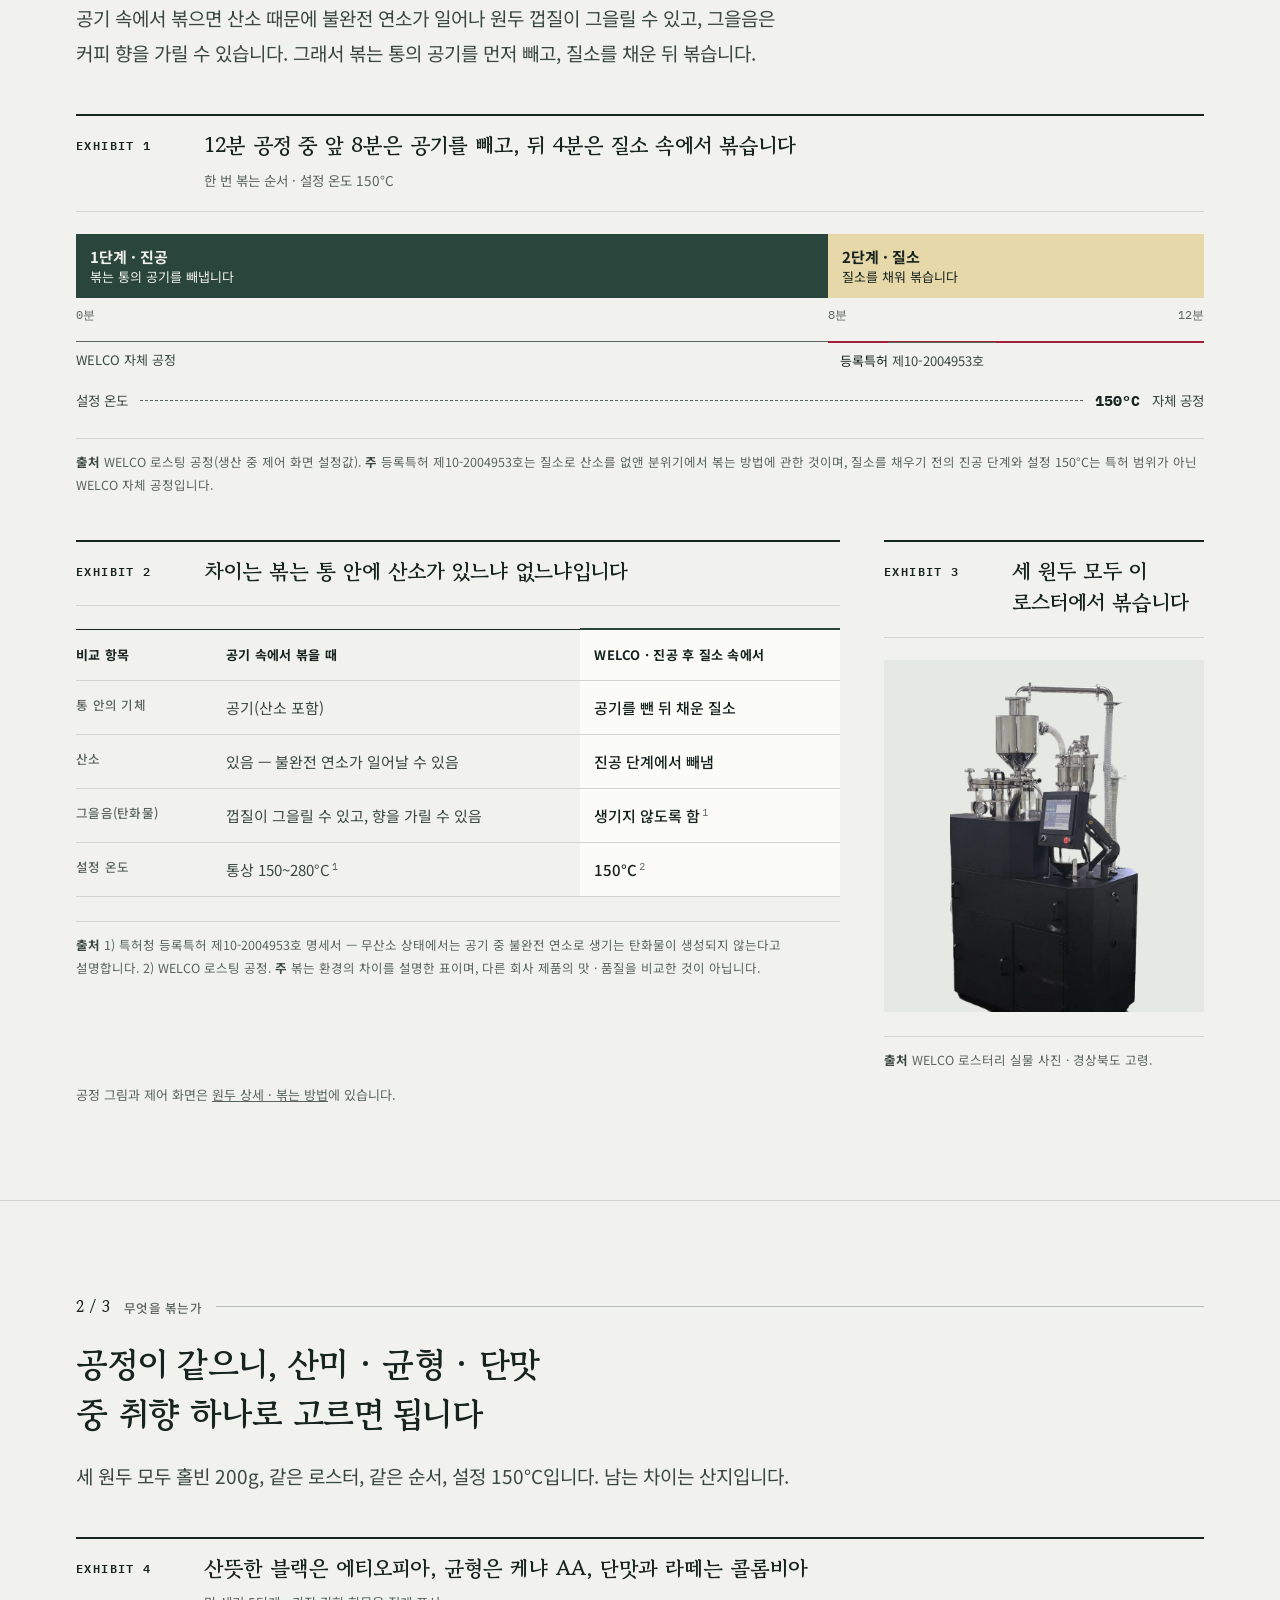
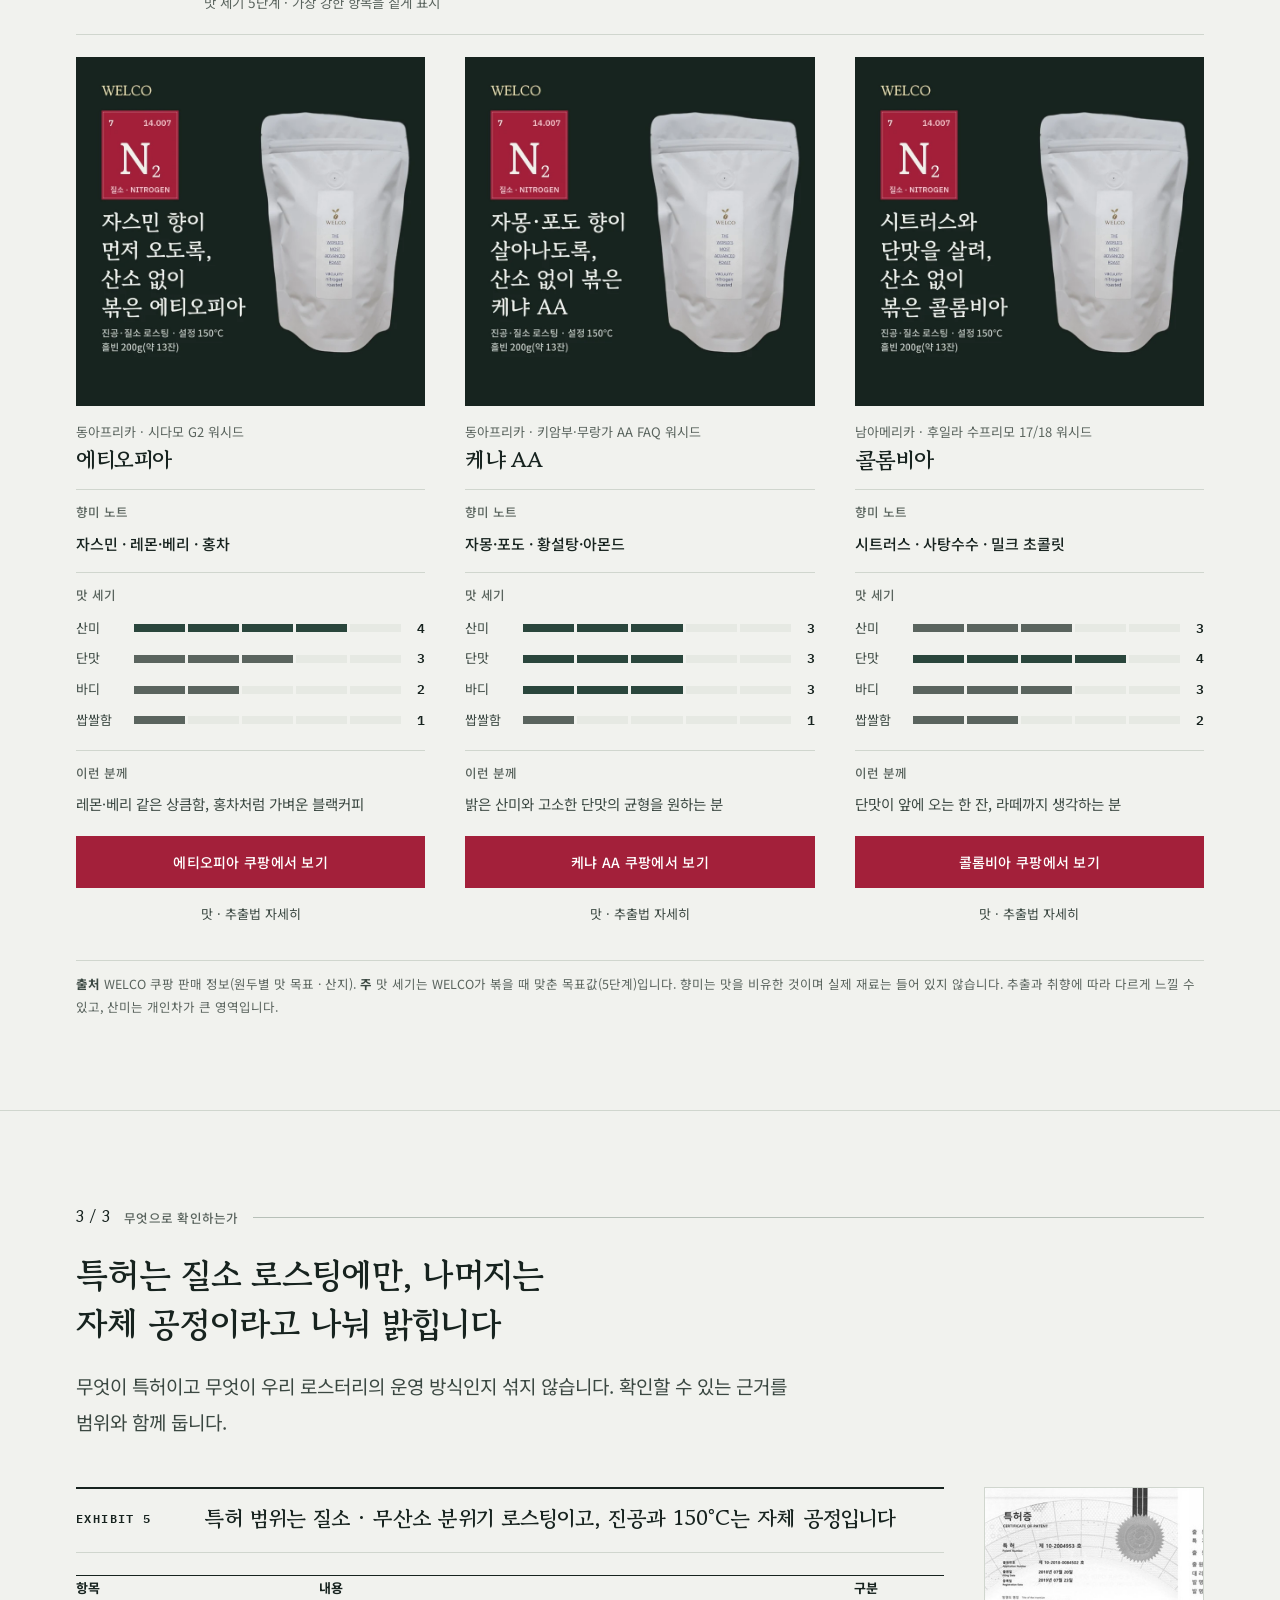
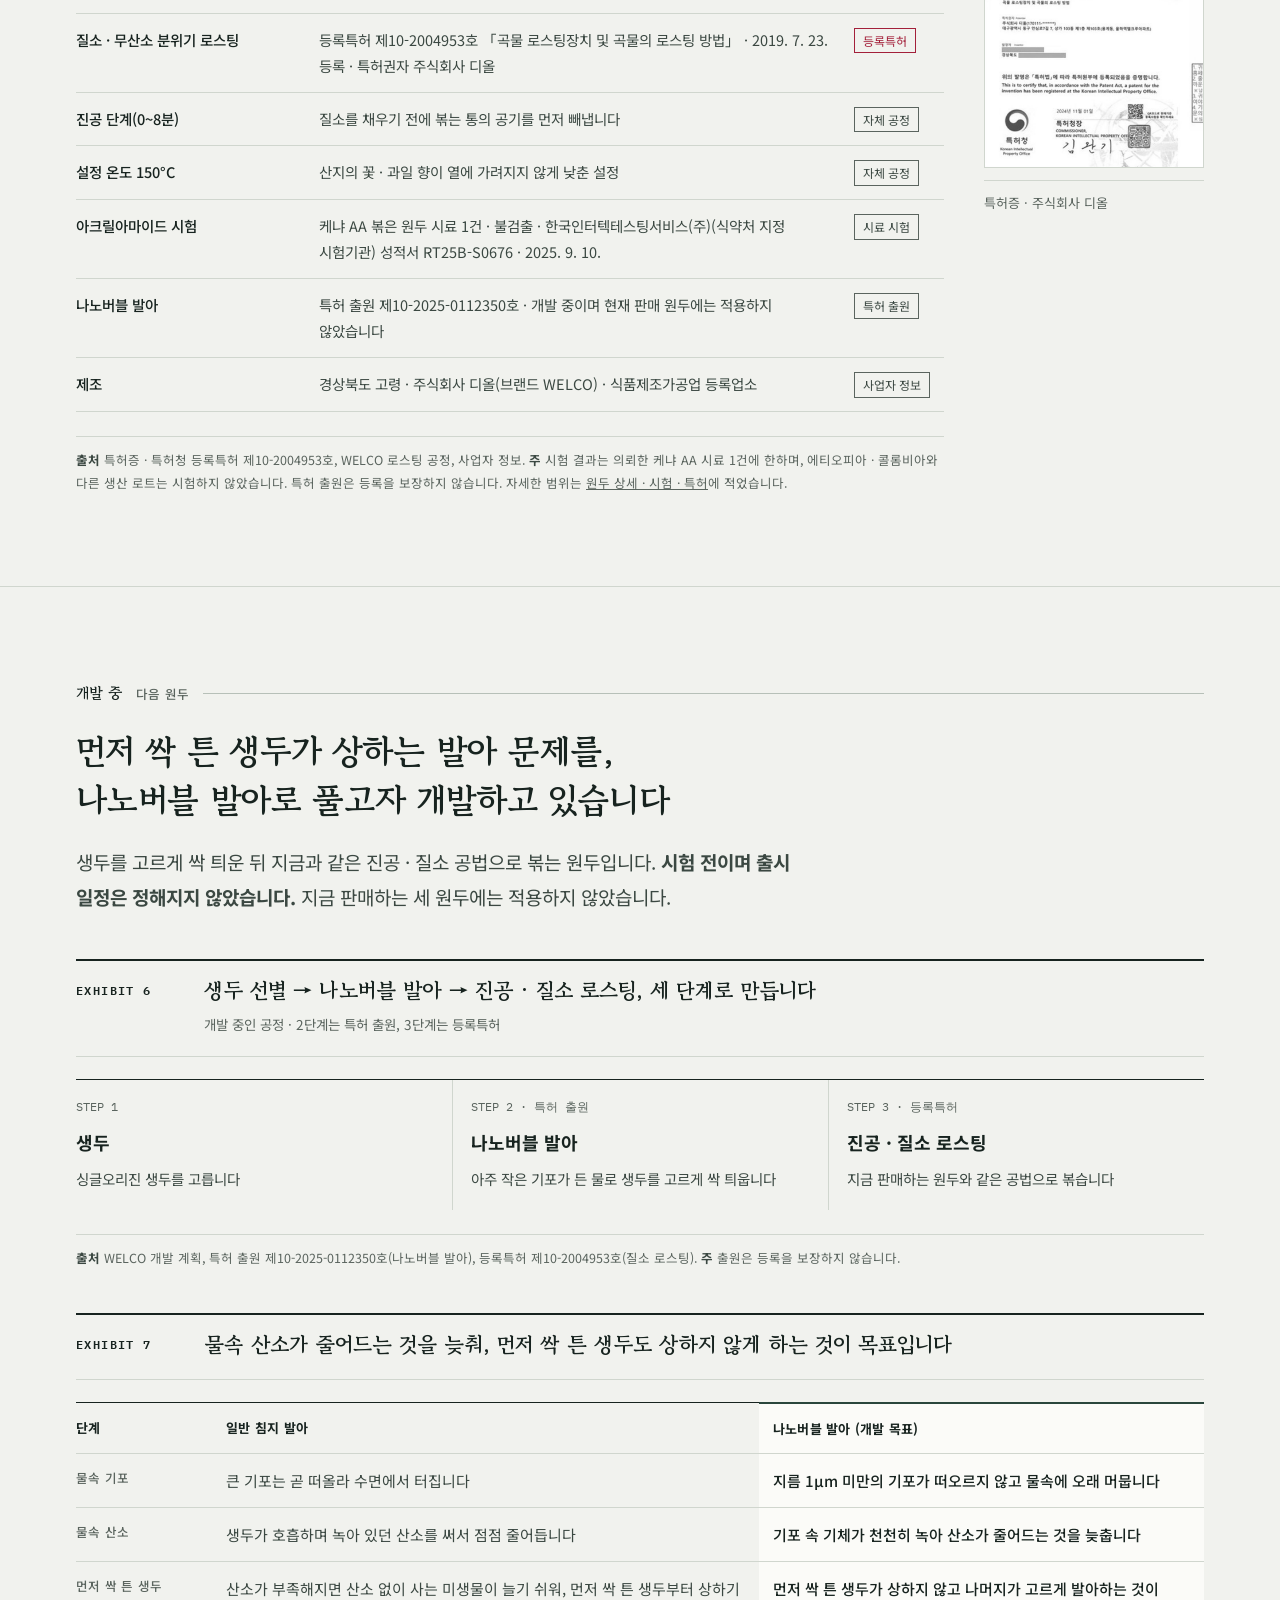
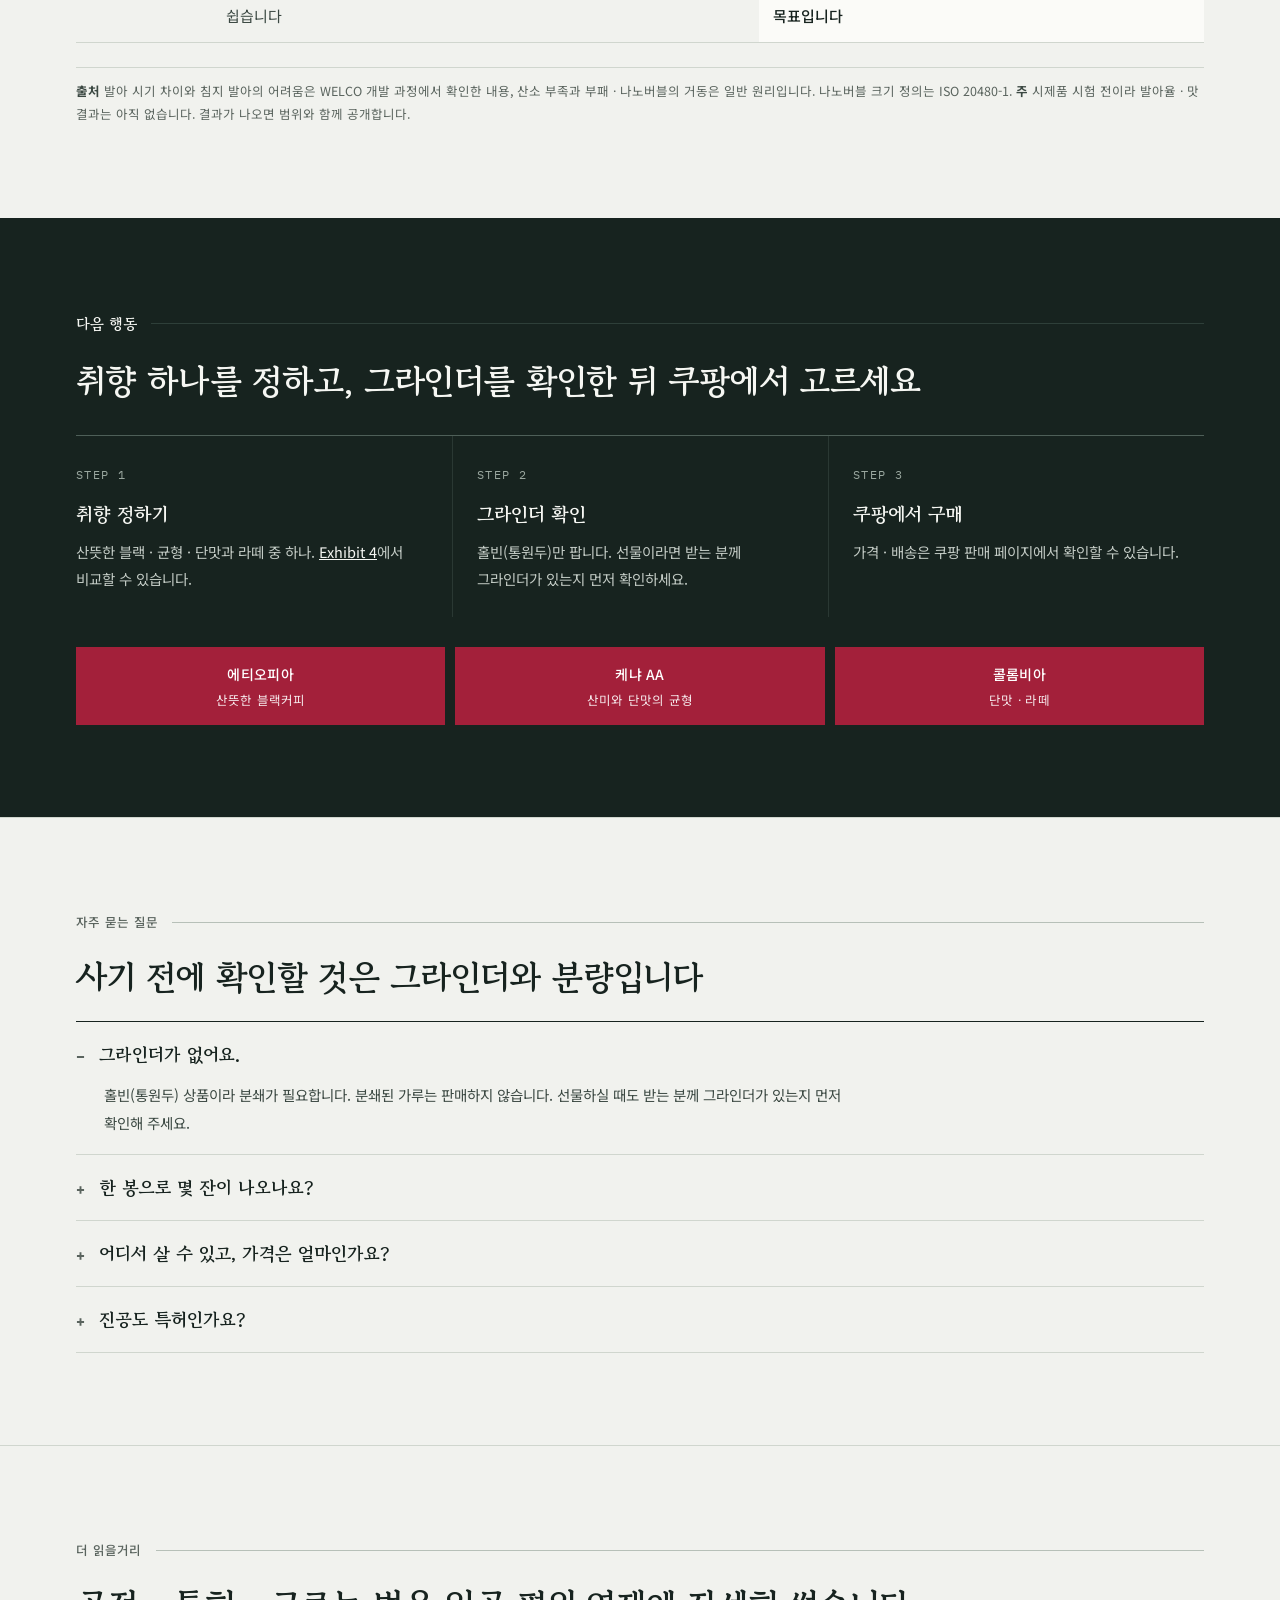
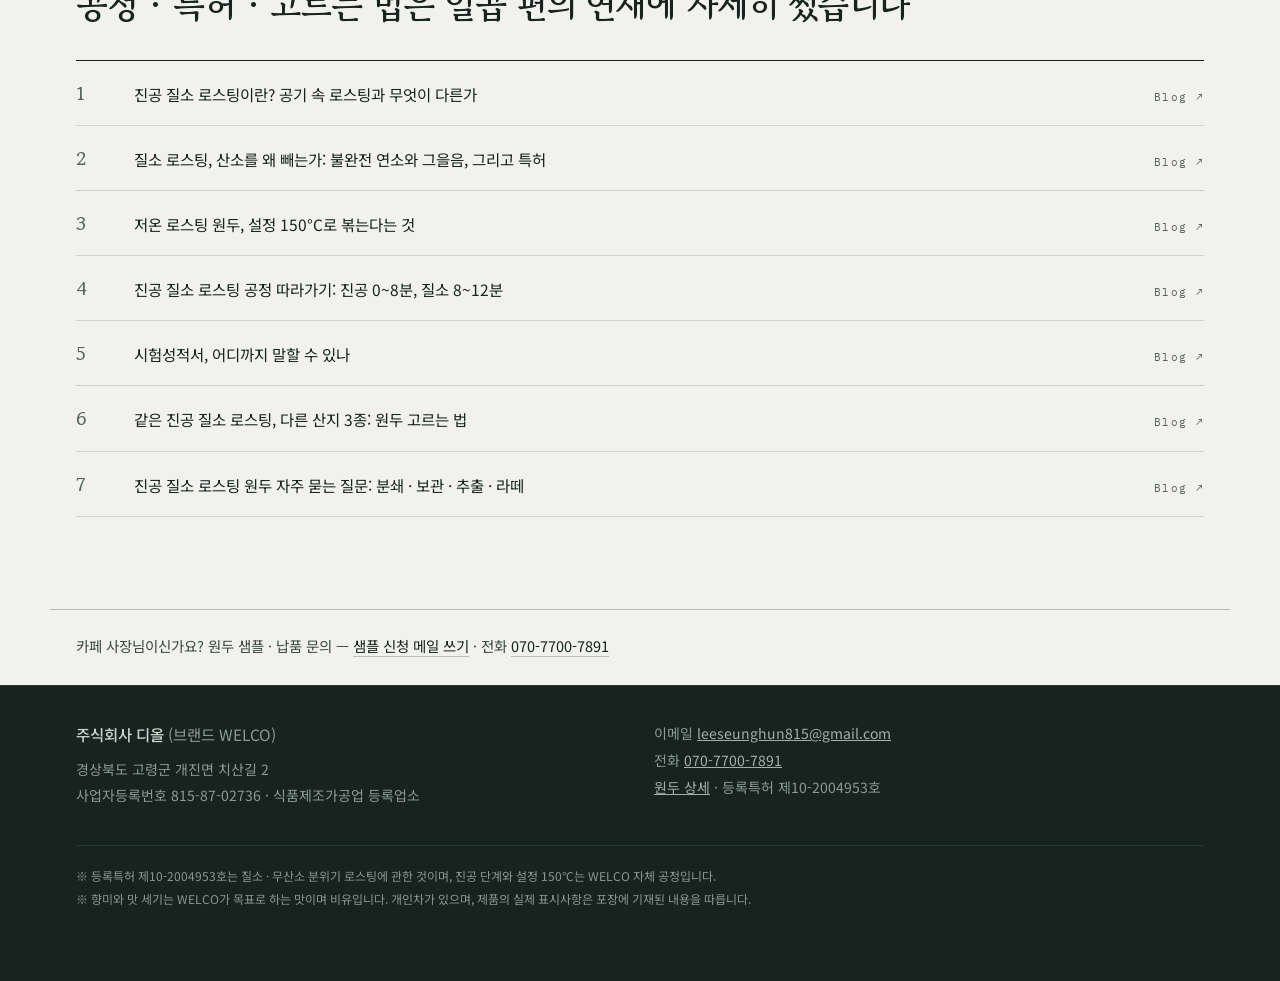
==== commit 71b08cf4: "원두 이미지 속 '재스민' 글자를 '자스민'으로(쿠팡 v20 이미지로 교체)·공유 미리보기 이미지 갱신 Co-Authored-By: Claude Opus 5.5 <noreply@a" ====
--- a/index.html
+++ b/index.html
@@ -21,7 +21,7 @@
 <meta name="description" content="WELCO는 볶는 통의 공기를 빼고(진공) 질소를 채운 뒤 설정 150°C로 볶아, 그을음이 산지의 향을 가리지 않도록 합니다. 에티오피아 · 케냐 AA · 콜롬비아 홀빈 200g. 구매는 쿠팡에서.">
 <meta property="og:title" content="WELCO — 산소를 뺀 질소 속에서 볶은 싱글오리진 원두">
 <meta property="og:description" content="경북 고령 로스터리의 진공·질소 로스팅. 에티오피아 · 케냐 AA · 콜롬비아 홀빈 200g.">
-<meta property="og:image" content="https://welco-coffee.github.io/assets/img/og-lineup.jpg">
+<meta property="og:image" content="https://welco-coffee.github.io/assets/img/og-lineup.jpg?v=1116">
 <meta property="og:url" content="https://welco-coffee.github.io/">
 <meta property="og:type" content="website">
 <meta property="og:locale" content="ko_KR">
@@ -343,7 +343,7 @@
       <div class="ex-b">
         <div class="mx">
           <div class="c card3">
-            <div class="ph"><img src="assets/img/ethiopia-01.webp" alt="WELCO 에티오피아 — 자스민 향이 먼저 오도록, 산소 없이 볶은 에티오피아" width="800" height="800" loading="lazy" decoding="async"></div>
+            <div class="ph"><img src="assets/img/ethiopia-01.webp?v=1116" alt="WELCO 에티오피아 — 자스민 향이 먼저 오도록, 산소 없이 볶은 에티오피아" width="800" height="800" loading="lazy" decoding="async"></div>
             <p class="reg" style="margin-top:14px;">동아프리카 · 시다모 G2 워시드</p><h3>에티오피아</h3>
             <span class="rh">향미 노트</span><p class="notes">자스민 · 레몬·베리 · 홍차</p>
             <span class="rh">맛 세기</span>
@@ -357,7 +357,7 @@
             <div class="buy"><a class="btn btn-buy" href="https://www.coupang.com/vp/products/9765493123" target="_blank" rel="noopener">에티오피아 쿠팡에서 보기</a><a class="sub" href="shop.html#ethiopia">맛 · 추출법 자세히</a></div>
           </div>
           <div class="c card3">
-            <div class="ph"><img src="assets/img/kenya-01.webp" alt="WELCO 케냐 AA — 자몽·포도 향이 살아나도록, 산소 없이 볶은 케냐 AA" width="800" height="800" loading="lazy" decoding="async"></div>
+            <div class="ph"><img src="assets/img/kenya-01.webp?v=1116" alt="WELCO 케냐 AA — 자몽·포도 향이 살아나도록, 산소 없이 볶은 케냐 AA" width="800" height="800" loading="lazy" decoding="async"></div>
             <p class="reg" style="margin-top:14px;">동아프리카 · 키암부·무랑가 AA FAQ 워시드</p><h3>케냐 AA</h3>
             <span class="rh">향미 노트</span><p class="notes">자몽·포도 · 황설탕·아몬드</p>
             <span class="rh">맛 세기</span>
@@ -371,7 +371,7 @@
             <div class="buy"><a class="btn btn-buy" href="https://www.coupang.com/vp/products/9252103197" target="_blank" rel="noopener">케냐 AA 쿠팡에서 보기</a><a class="sub" href="shop.html#kenya">맛 · 추출법 자세히</a></div>
           </div>
           <div class="c card3">
-            <div class="ph"><img src="assets/img/colombia-01.webp" alt="WELCO 콜롬비아 — 시트러스와 단맛을 살려, 산소 없이 볶은 콜롬비아" width="800" height="800" loading="lazy" decoding="async"></div>
+            <div class="ph"><img src="assets/img/colombia-01.webp?v=1116" alt="WELCO 콜롬비아 — 시트러스와 단맛을 살려, 산소 없이 볶은 콜롬비아" width="800" height="800" loading="lazy" decoding="async"></div>
             <p class="reg" style="margin-top:14px;">남아메리카 · 후일라 수프리모 17/18 워시드</p><h3>콜롬비아</h3>
             <span class="rh">향미 노트</span><p class="notes">시트러스 · 사탕수수 · 밀크 초콜릿</p>
             <span class="rh">맛 세기</span>
